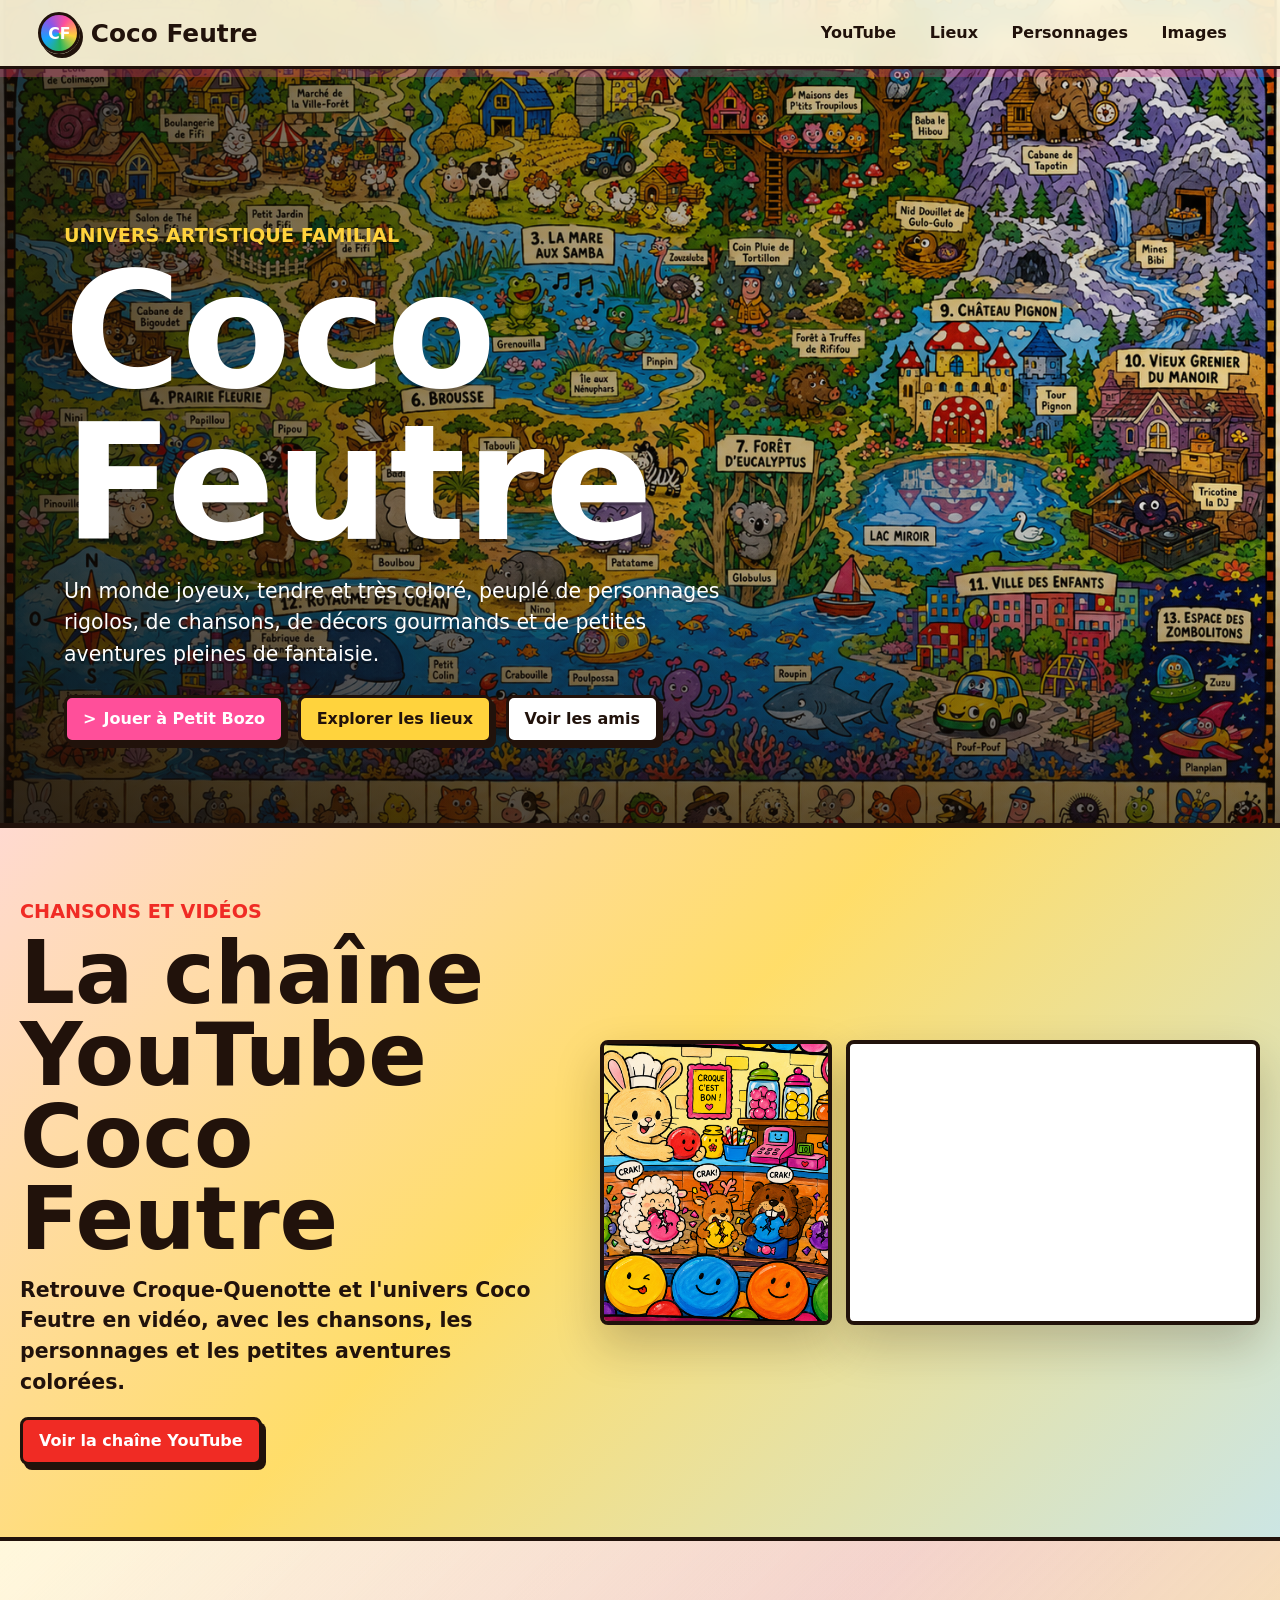
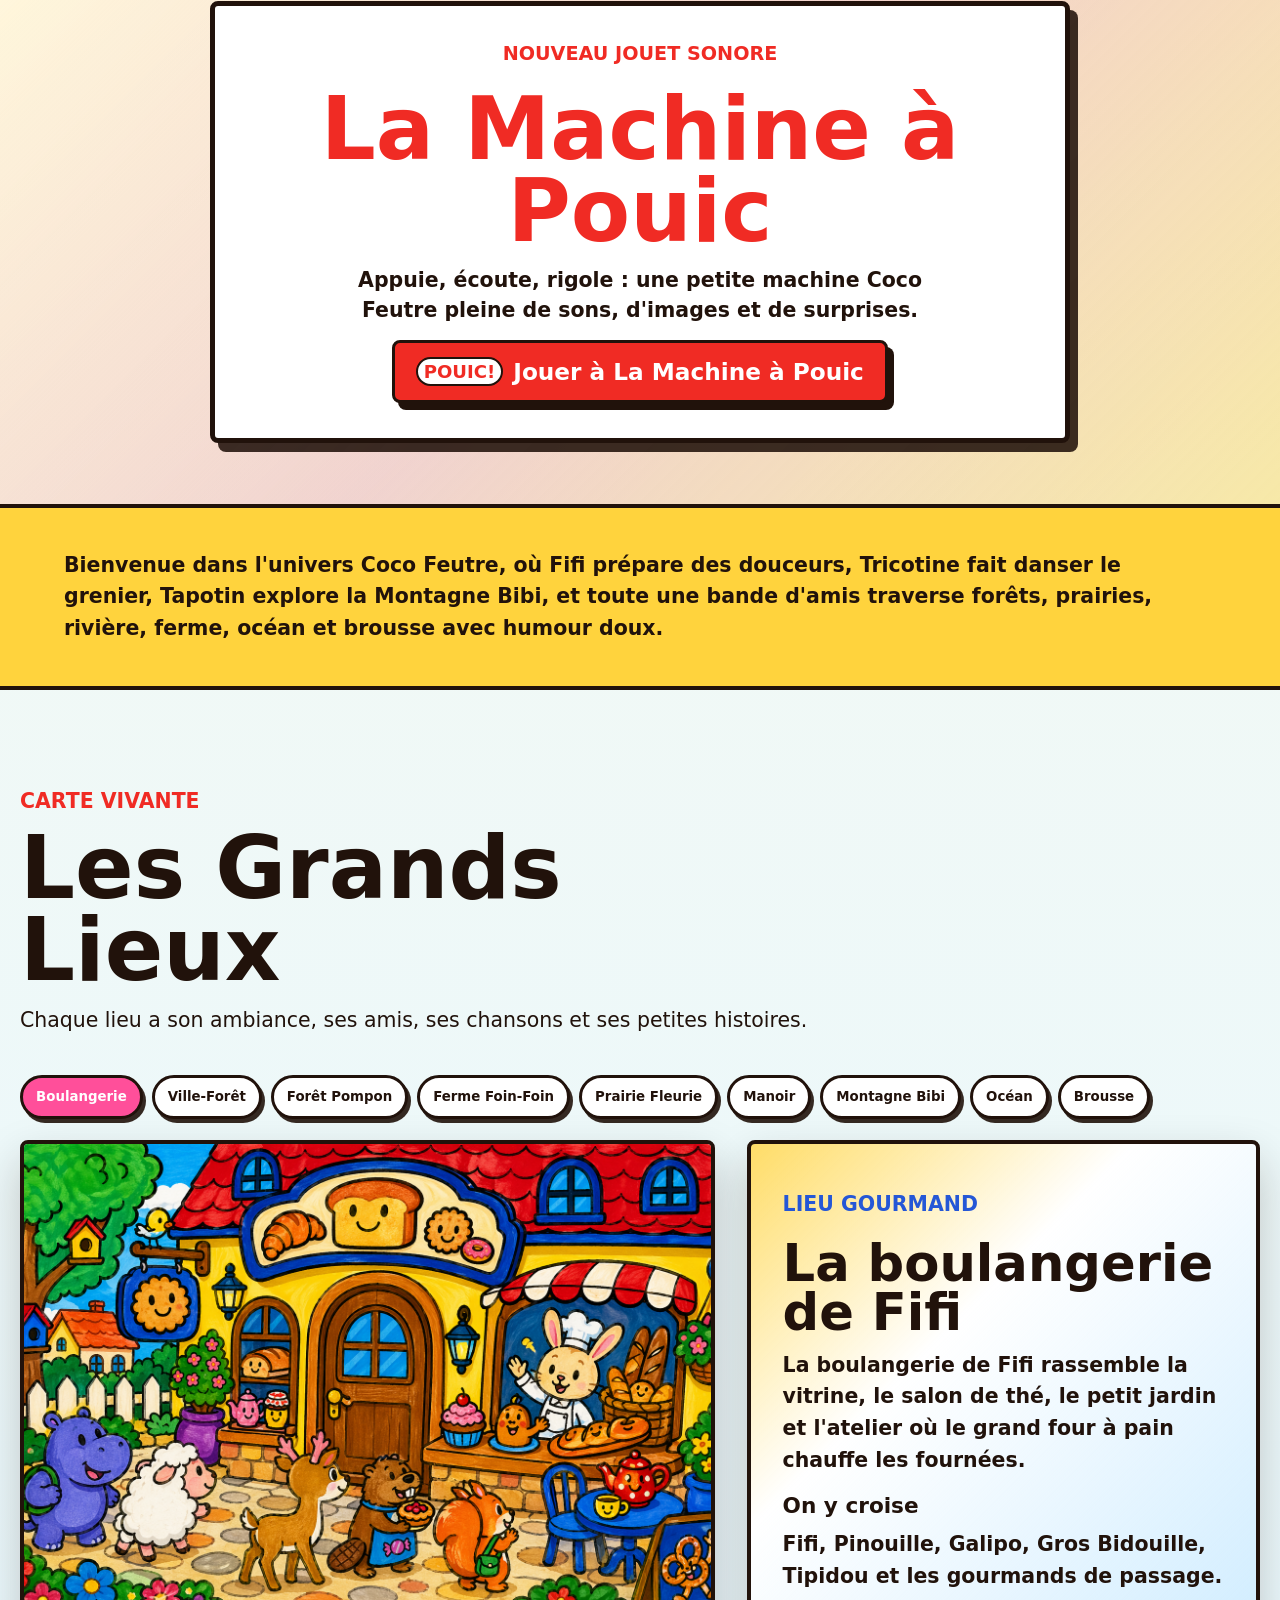
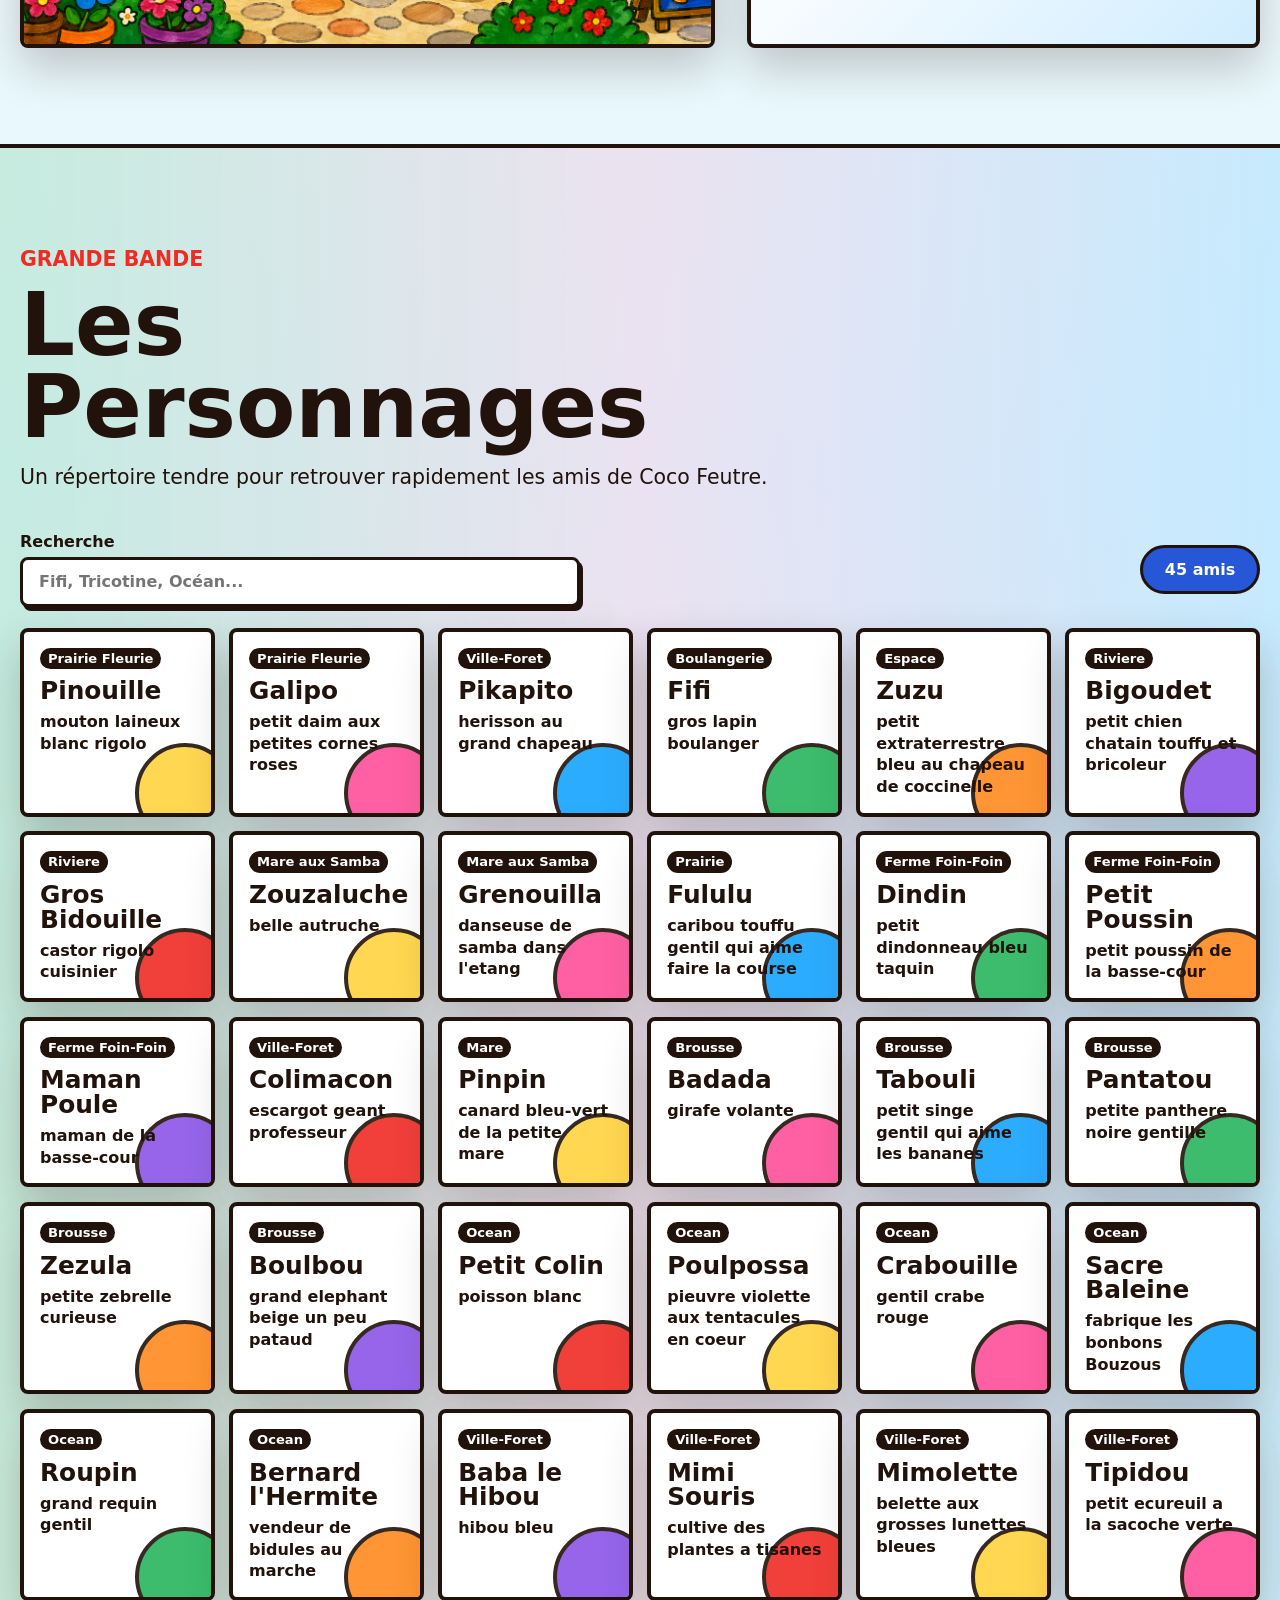
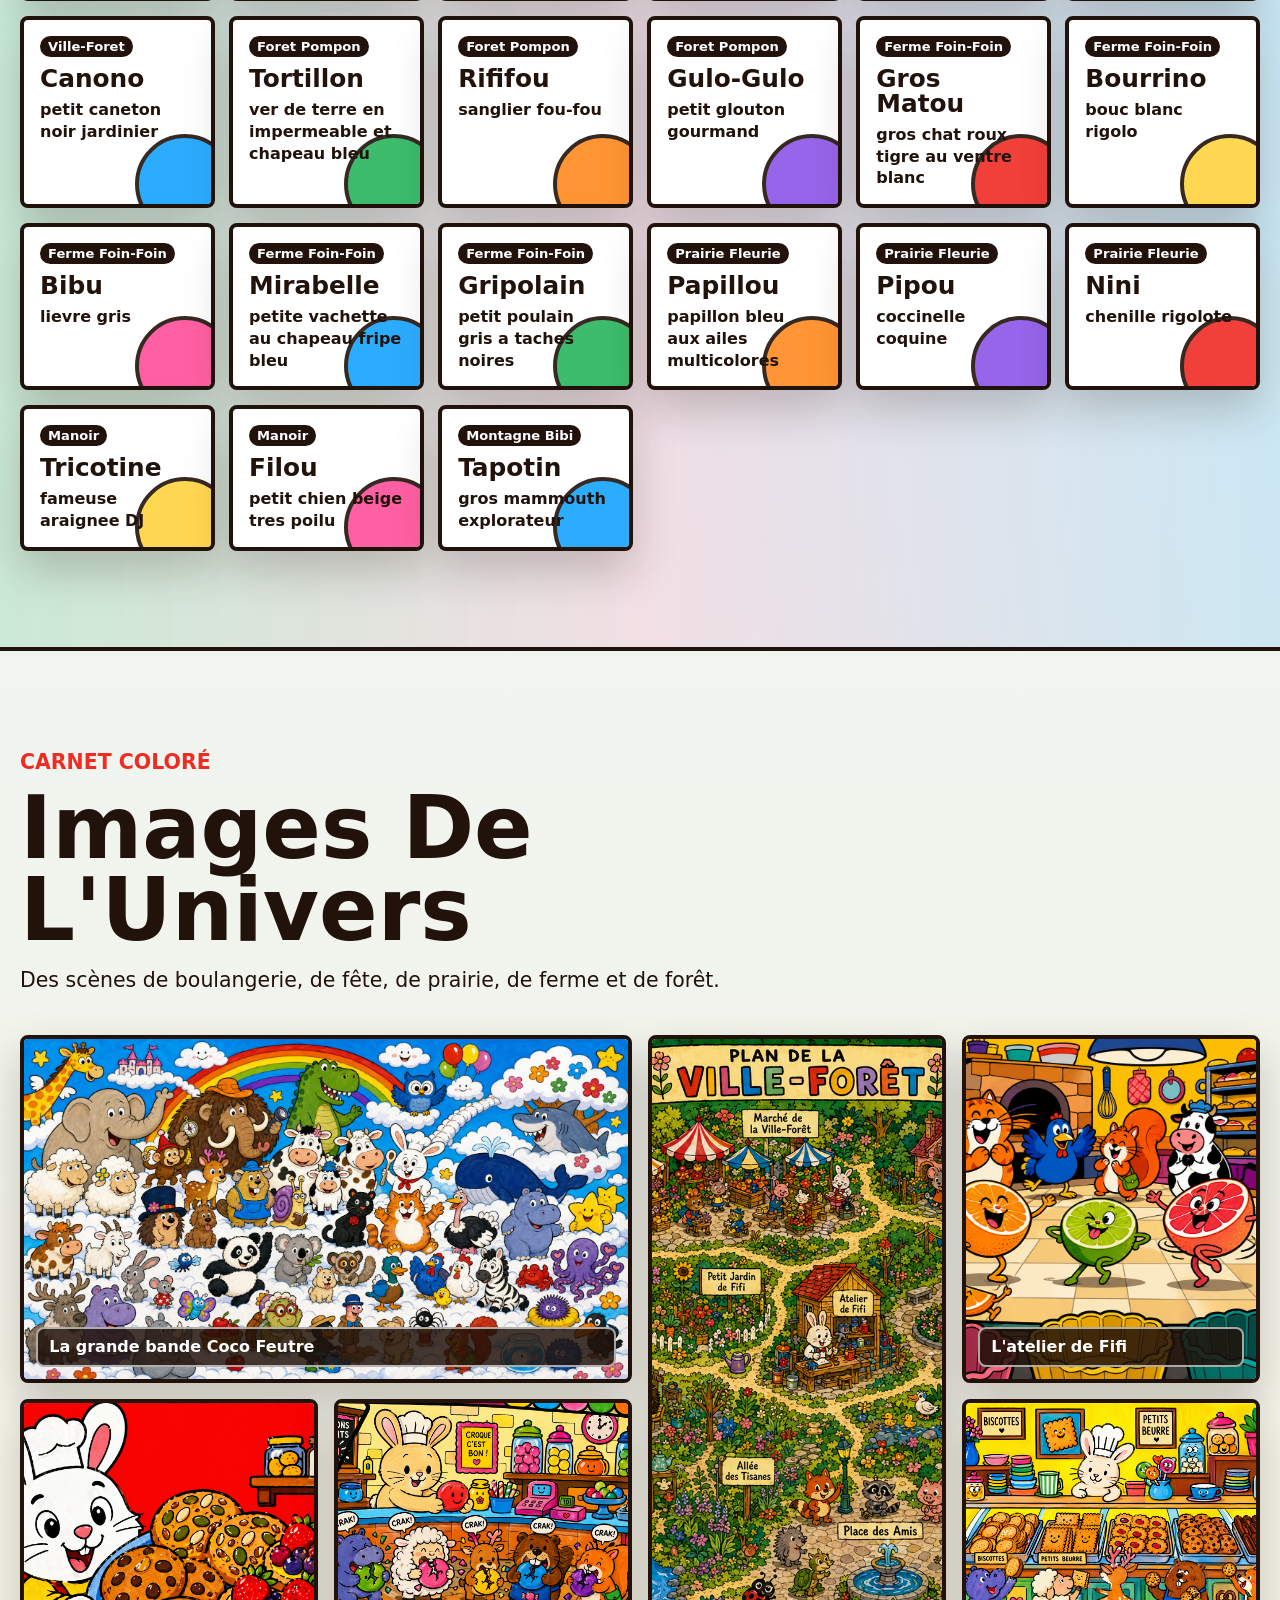
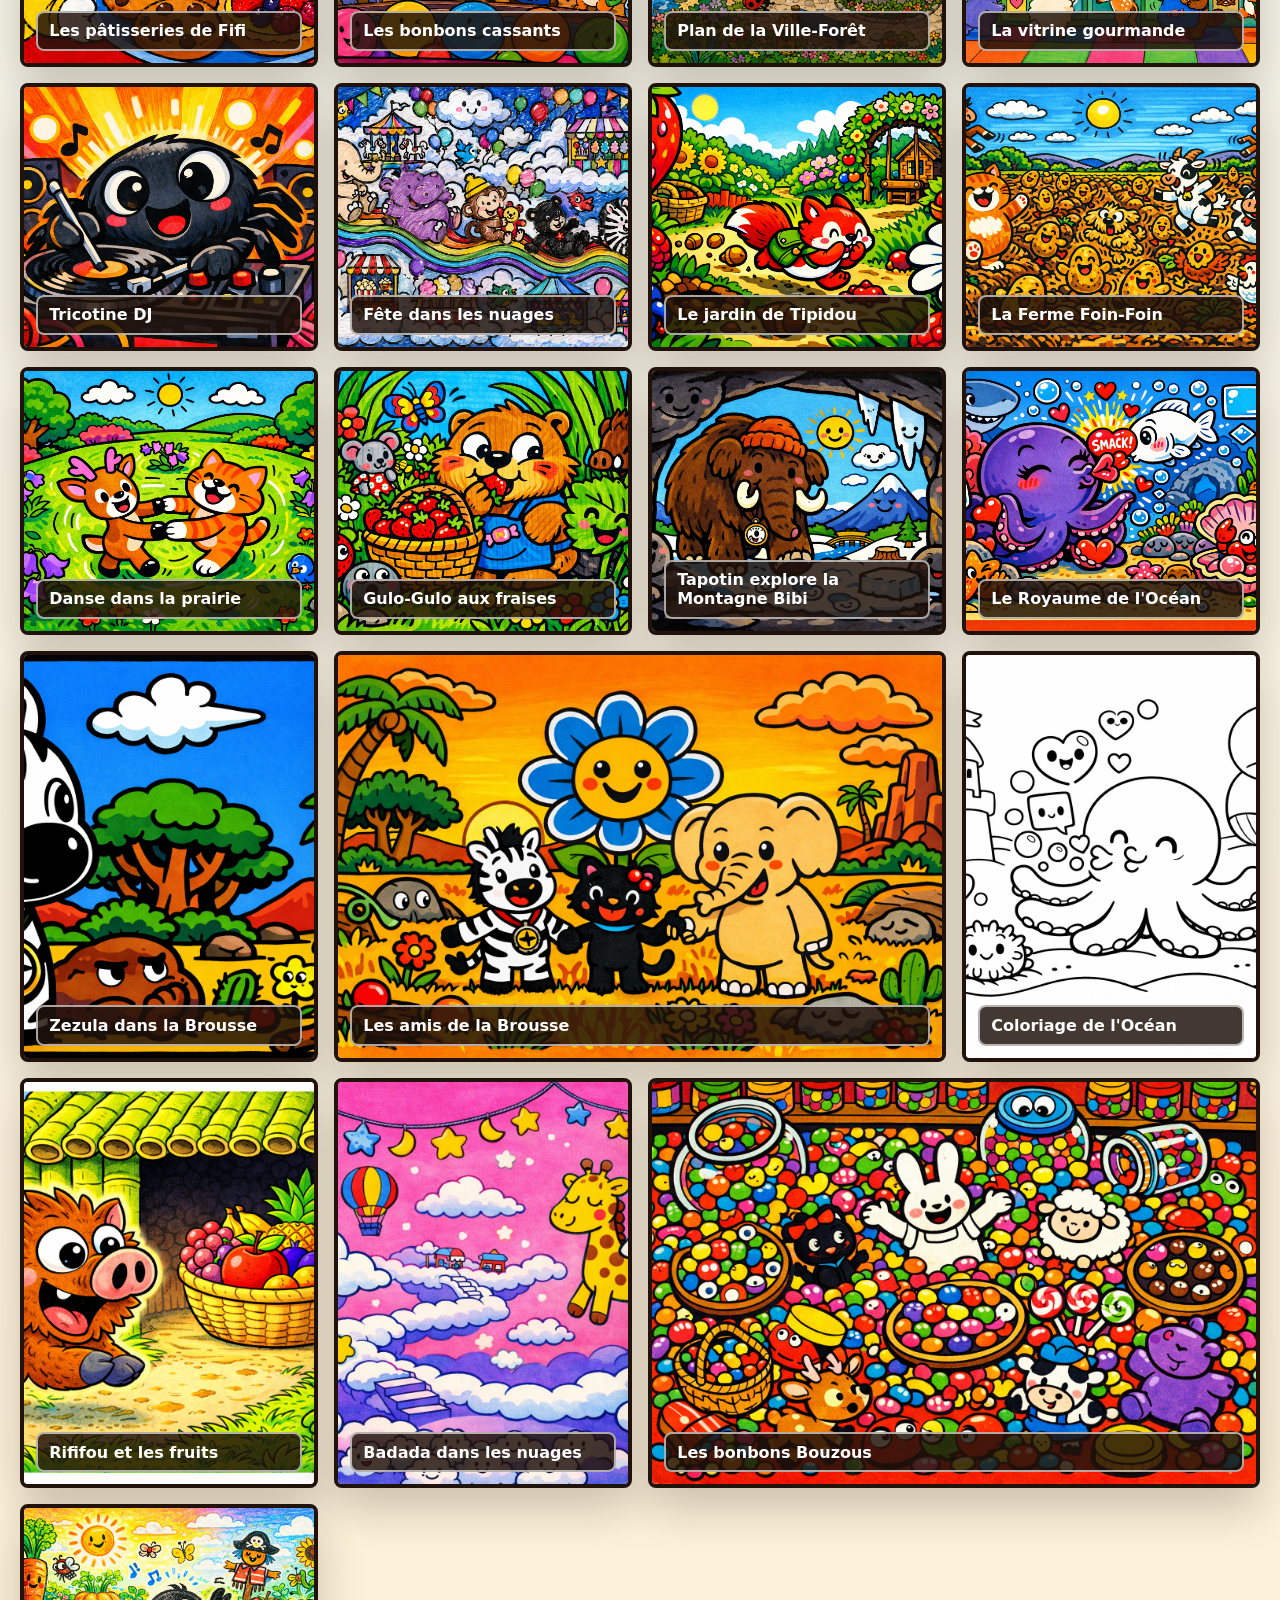
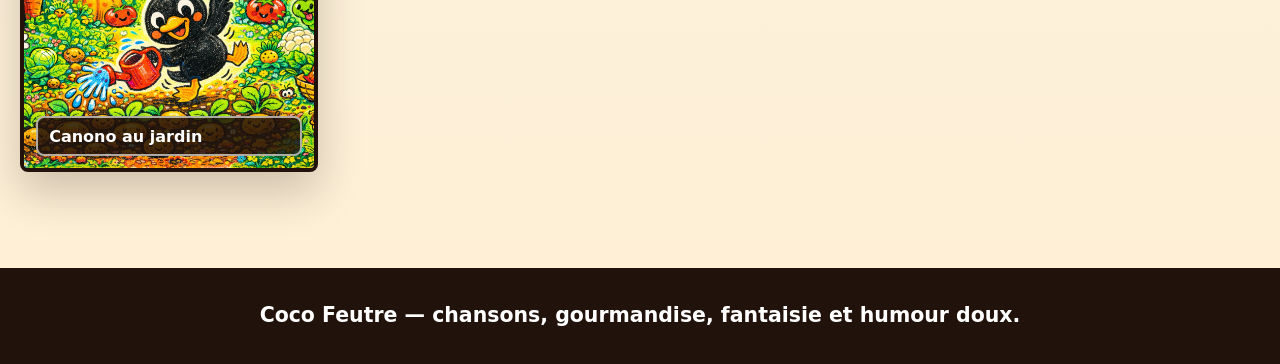
==== index.html @ 211cf42d "Initial Coco Feutre website" ====
﻿<!doctype html>
<html lang="fr">
  <head>
    <meta charset="utf-8">
    <meta name="viewport" content="width=device-width, initial-scale=1">
    <title>Coco Feutre</title>
    <meta
      name="description"
      content="Mini site de l'univers Coco Feutre : personnages, lieux merveilleux, gourmandises, chansons et petites aventures colorées."
    >
    <link rel="stylesheet" href="styles.css">
  </head>
  <body>
    <header class="topbar" aria-label="Navigation principale">
      <a class="brand" href="#accueil" aria-label="Accueil Coco Feutre">
        <span class="brand-mark">CF</span>
        <span>Coco Feutre</span>
      </a>
      <nav class="nav-links" aria-label="Sections">
        <a href="#youtube">YouTube</a>
        <a href="#lieux">Lieux</a>
        <a href="#personnages">Personnages</a>
        <a href="#galerie">Images</a>
      </nav>
    </header>

    <main>
      <section id="accueil" class="hero">
        <img src="assets/monde-coco-feutre.png" alt="Carte illustrée du monde de Coco Feutre" class="hero-image">
        <div class="hero-shade"></div>
        <div class="hero-copy">
          <p class="eyebrow">Univers artistique familial</p>
          <h1>Coco Feutre</h1>
          <p>
            Un monde joyeux, tendre et très coloré, peuplé de personnages rigolos,
            de chansons, de décors gourmands et de petites aventures pleines de fantaisie.
          </p>
          <div class="hero-actions">
            <a class="button play-button" href="jeux/bozo/index.html">Jouer à Petit Bozo</a>
            <a class="button primary" href="#lieux">Explorer les lieux</a>
            <a class="button secondary" href="#personnages">Voir les amis</a>
          </div>
        </div>
      </section>

      <section id="youtube" class="youtube-band" aria-label="Chaîne YouTube Coco Feutre">
        <div class="youtube-copy">
          <p class="eyebrow">Chansons et vidéos</p>
          <h2>La chaîne YouTube Coco Feutre</h2>
          <p>
            Retrouve Croque-Quenotte et l'univers Coco Feutre en vidéo, avec les chansons,
            les personnages et les petites aventures colorées.
          </p>
          <a class="button youtube-button" href="https://www.youtube.com/channel/UCuplLanOqAU5u5A9K5XQi5A" target="_blank" rel="noopener">
            Voir la chaîne YouTube
          </a>
        </div>
        <div class="youtube-frame-wrap">
          <img src="assets/bonbons-cassants.png" alt="Bonbons cassants dans la boutique de Coco Feutre" class="youtube-poster">
          <iframe
            class="youtube-frame"
            src="https://www.youtube-nocookie.com/embed/S4UEmDE1bTU"
            title="Croque-Quenotte sur la chaîne YouTube Coco Feutre"
            loading="lazy"
            allow="accelerometer; autoplay; clipboard-write; encrypted-media; gyroscope; picture-in-picture; web-share"
            allowfullscreen
          ></iframe>
        </div>
      </section>

      <section class="pouic-callout" aria-label="La Machine à Pouic">
        <div class="pouic-card">
          <p class="eyebrow">Nouveau jouet sonore</p>
          <h2>La Machine à Pouic</h2>
          <p>Appuie, écoute, rigole : une petite machine Coco Feutre pleine de sons, d'images et de surprises.</p>
          <a class="button pouic-button" href="jeux/machine-a-pouic/">Jouer à La Machine à Pouic</a>
        </div>
      </section>

      <section class="intro-band" aria-label="Bienvenue">
        <div class="intro-copy">
          <p>
            Bienvenue dans l'univers Coco Feutre, où Fifi prépare des douceurs,
            Tricotine fait danser le grenier, Tapotin explore la Montagne Bibi,
            et toute une bande d'amis traverse forêts, prairies, rivière, ferme,
            océan et brousse avec humour doux.
          </p>
        </div>
      </section>

      <section id="lieux" class="section places-section">
        <div class="section-heading">
          <p class="eyebrow">Carte vivante</p>
          <h2>Les Grands Lieux</h2>
          <p>Chaque lieu a son ambiance, ses amis, ses chansons et ses petites histoires.</p>
        </div>

        <div class="place-picker" aria-label="Choisir un lieu">
          <button class="place-tab is-active" type="button" data-place="boulangerie">Boulangerie</button>
          <button class="place-tab" type="button" data-place="ville-foret">Ville-Forêt</button>
          <button class="place-tab" type="button" data-place="foret-pompon">Forêt Pompon</button>
          <button class="place-tab" type="button" data-place="ferme">Ferme Foin-Foin</button>
          <button class="place-tab" type="button" data-place="prairie">Prairie Fleurie</button>
          <button class="place-tab" type="button" data-place="manoir">Manoir</button>
          <button class="place-tab" type="button" data-place="montagne">Montagne Bibi</button>
          <button class="place-tab" type="button" data-place="ocean">Océan</button>
          <button class="place-tab" type="button" data-place="brousse">Brousse</button>
        </div>

        <article class="place-focus" id="placeFocus" aria-live="polite">
          <div class="place-media">
            <img id="placeImage" src="assets/boulangerie-exterieur.png" alt="">
          </div>
          <div class="place-content">
            <p class="place-kicker" id="placeKicker">Lieu gourmand</p>
            <h3 id="placeTitle">La boulangerie de Fifi</h3>
            <p id="placeText">
              La boulangerie de Fifi rassemble la vitrine, le salon de thé, le petit
              jardin et l'atelier où le grand four à pain chauffe les fournées.
            </p>
            <div>
              <h4>On y croise</h4>
              <p id="placeFriends">Fifi, Pinouille, Galipo, Gros Bidouille, Tipidou et les gourmands de passage.</p>
            </div>
          </div>
        </article>
      </section>

      <section id="personnages" class="section characters-section">
        <div class="section-heading">
          <p class="eyebrow">Grande bande</p>
          <h2>Les Personnages</h2>
          <p>Un répertoire tendre pour retrouver rapidement les amis de Coco Feutre.</p>
        </div>

        <div class="character-tools">
          <label class="search-box" for="characterSearch">
            <span>Recherche</span>
            <input id="characterSearch" type="search" placeholder="Fifi, Tricotine, Océan..." autocomplete="off">
          </label>
          <div class="count-pill" id="characterCount">0 amis</div>
        </div>

        <div class="character-grid" id="characterGrid"></div>
      </section>

      <section id="galerie" class="section gallery-section">
        <div class="section-heading">
          <p class="eyebrow">Carnet coloré</p>
          <h2>Images De L'Univers</h2>
          <p>Des scènes de boulangerie, de fête, de prairie, de ferme et de forêt.</p>
        </div>

        <div class="gallery-grid">
          <figure class="gallery-item wide">
            <img src="assets/hero-univers.png" alt="Grande réunion des personnages Coco Feutre dans les nuages">
            <figcaption>La grande bande Coco Feutre</figcaption>
          </figure>
          <figure class="gallery-item tall">
            <img src="assets/ville-foret-plan.png" alt="Plan illustré de la Ville-Forêt">
            <figcaption>Plan de la Ville-Forêt</figcaption>
          </figure>
          <figure class="gallery-item">
            <img src="assets/atelier-fifi.png" alt="Atelier de Fifi avec personnages et agrumes dansants">
            <figcaption>L'atelier de Fifi</figcaption>
          </figure>
          <figure class="gallery-item">
            <img src="assets/fifi-patisseries.png" alt="Fifi avec un plateau de pâtisseries">
            <figcaption>Les pâtisseries de Fifi</figcaption>
          </figure>
          <figure class="gallery-item">
            <img src="assets/bonbons-cassants.png" alt="Bonbons cassants dans la boutique">
            <figcaption>Les bonbons cassants</figcaption>
          </figure>
          <figure class="gallery-item">
            <img src="assets/vitrine-biscottes.png" alt="Vitrine de biscottes et petits beurre">
            <figcaption>La vitrine gourmande</figcaption>
          </figure>
          <figure class="gallery-item">
            <img src="assets/tricotine-dj.png" alt="Tricotine aux platines">
            <figcaption>Tricotine DJ</figcaption>
          </figure>
          <figure class="gallery-item">
            <img src="assets/arc-en-ciel-fete.png" alt="Fête sur un arc-en-ciel">
            <figcaption>Fête dans les nuages</figcaption>
          </figure>
          <figure class="gallery-item">
            <img src="assets/tipidou-jardin.png" alt="Tipidou court dans un jardin fruité">
            <figcaption>Le jardin de Tipidou</figcaption>
          </figure>
          <figure class="gallery-item">
            <img src="assets/ferme-patates.png" alt="Fête dans un champ de pommes de terre">
            <figcaption>La Ferme Foin-Foin</figcaption>
          </figure>
          <figure class="gallery-item">
            <img src="assets/prairie-danse.png" alt="Galipo et Gros Matou dansent dans une prairie">
            <figcaption>Danse dans la prairie</figcaption>
          </figure>
          <figure class="gallery-item">
            <img src="assets/gulo-fraises.png" alt="Gulo-Gulo mange une fraise dans la forêt">
            <figcaption>Gulo-Gulo aux fraises</figcaption>
          </figure>
          <figure class="gallery-item">
            <img src="assets/tapotin-montagne.png" alt="Tapotin explore la Montagne Bibi dans une grotte">
            <figcaption>Tapotin explore la Montagne Bibi</figcaption>
          </figure>
          <figure class="gallery-item">
            <img src="assets/ocean-bisou.png" alt="Poulpossa et Petit Colin dans le Royaume de l'Océan">
            <figcaption>Le Royaume de l'Océan</figcaption>
          </figure>
          <figure class="gallery-item">
            <img src="assets/zezula-brousse.png" alt="Zezula observe la Brousse">
            <figcaption>Zezula dans la Brousse</figcaption>
          </figure>
          <figure class="gallery-item wide">
            <img src="assets/brousse-amis.png" alt="Zezula, Pantatou et Boulbou dans la Brousse">
            <figcaption>Les amis de la Brousse</figcaption>
          </figure>
          <figure class="gallery-item">
            <img src="assets/coloriage-ocean.png" alt="Coloriage océan avec pieuvre, baleine et château">
            <figcaption>Coloriage de l'Océan</figcaption>
          </figure>
          <figure class="gallery-item">
            <img src="assets/rififou-fruits.png" alt="Rififou court vers un panier de fruits">
            <figcaption>Rififou et les fruits</figcaption>
          </figure>
          <figure class="gallery-item">
            <img src="assets/badada-nuages.png" alt="Badada vole dans les nuages">
            <figcaption>Badada dans les nuages</figcaption>
          </figure>
          <figure class="gallery-item wide">
            <img src="assets/bonbons-bouzous.png" alt="Personnages dans les bonbons Bouzous">
            <figcaption>Les bonbons Bouzous</figcaption>
          </figure>
          <figure class="gallery-item">
            <img src="assets/canono-jardin.png" alt="Canono jardine dans un potager joyeux">
            <figcaption>Canono au jardin</figcaption>
          </figure>
        </div>
      </section>
    </main>

    <footer class="footer">
      <p>Coco Feutre — chansons, gourmandise, fantaisie et humour doux.</p>
    </footer>

    <div class="lightbox" id="imageLightbox" aria-hidden="true">
      <div class="lightbox-panel" role="dialog" aria-modal="true" aria-label="Image agrandie">
        <div class="lightbox-tools">
          <p id="lightboxCaption">Image Coco Feutre</p>
          <div class="lightbox-buttons">
            <button type="button" class="lightbox-button" data-zoom="out" aria-label="Réduire le zoom">-</button>
            <button type="button" class="lightbox-button" data-zoom="reset" aria-label="Réinitialiser le zoom">100%</button>
            <button type="button" class="lightbox-button" data-zoom="in" aria-label="Agrandir l'image">+</button>
            <button type="button" class="lightbox-button close-lightbox" aria-label="Fermer l'image">x</button>
          </div>
        </div>
        <div class="lightbox-stage">
          <img id="lightboxImage" src="" alt="">
        </div>
      </div>
    </div>

    <script src="script.js"></script>
  </body>
</html>
---- styles.css ----
﻿:root {
  --ink: #21120b;
  --paper: #fff8dc;
  --cream: #fff0b8;
  --sun: #ffd33d;
  --orange: #ff8a1f;
  --rose: #ff4f9a;
  --red: #f02b24;
  --sky: #16a4ff;
  --blue: #2557d6;
  --leaf: #27b55c;
  --mint: #a7ec79;
  --violet: #8b55e8;
  --shadow: 0 20px 45px rgba(33, 18, 11, 0.22);
  --radius: 8px;
}

* {
  box-sizing: border-box;
}

html {
  scroll-behavior: smooth;
}

body {
  margin: 0;
  color: var(--ink);
  font-family: "Trebuchet MS", "Arial Rounded MT Bold", system-ui, sans-serif;
  background:
    radial-gradient(circle at top left, rgba(255, 211, 61, 0.3), transparent 30rem),
    linear-gradient(180deg, #fff9e8 0%, #e7f8ff 44%, #fff0d6 100%);
}

body::before {
  position: fixed;
  inset: 0;
  z-index: -1;
  pointer-events: none;
  content: "";
  opacity: 0.18;
  background-image:
    linear-gradient(45deg, rgba(33, 18, 11, 0.08) 25%, transparent 25%),
    linear-gradient(-45deg, rgba(33, 18, 11, 0.08) 25%, transparent 25%);
  background-size: 32px 32px;
}

img {
  display: block;
  max-width: 100%;
}

a {
  color: inherit;
}

.topbar {
  position: fixed;
  top: 0;
  right: 0;
  left: 0;
  z-index: 20;
  display: flex;
  align-items: center;
  justify-content: space-between;
  gap: 1rem;
  min-height: 68px;
  padding: 0.75rem clamp(1rem, 3vw, 2.5rem);
  background: rgba(255, 248, 220, 0.92);
  border-bottom: 3px solid var(--ink);
  box-shadow: 0 8px 0 rgba(255, 79, 154, 0.25);
  backdrop-filter: blur(12px);
}

.brand,
.nav-links,
.hero-actions,
.place-picker,
.character-tools {
  display: flex;
  align-items: center;
}

.brand {
  gap: 0.65rem;
  font-family: "Arial Rounded MT Bold", "Trebuchet MS", system-ui, sans-serif;
  font-size: clamp(1.15rem, 2.2vw, 1.55rem);
  font-weight: 800;
  text-decoration: none;
  white-space: nowrap;
}

.brand-mark {
  display: grid;
  width: 42px;
  height: 42px;
  place-items: center;
  color: #fff;
  background: conic-gradient(from 30deg, var(--rose), var(--sun), var(--leaf), var(--sky), var(--violet), var(--rose));
  border: 3px solid var(--ink);
  border-radius: 50%;
  box-shadow: 3px 4px 0 var(--ink);
  font-size: 0.98rem;
}

.nav-links {
  gap: 0.25rem;
  flex-wrap: wrap;
  justify-content: flex-end;
}

.nav-links a {
  min-height: 38px;
  padding: 0.45rem 0.8rem;
  border: 2px solid transparent;
  border-radius: 999px;
  font-weight: 900;
  text-decoration: none;
}

.nav-links a:hover,
.nav-links a:focus-visible {
  background: var(--sun);
  border-color: var(--ink);
  outline: none;
}

.hero {
  position: relative;
  min-height: min(92vh, 860px);
  padding: 8rem clamp(1rem, 5vw, 5rem) 5rem;
  display: flex;
  align-items: flex-end;
  overflow: hidden;
  border-bottom: 5px solid var(--ink);
}

.hero-image,
.hero-shade {
  position: absolute;
  inset: 0;
}

.hero-image {
  width: 100%;
  height: 100%;
  object-fit: cover;
  object-position: center;
}

.hero-shade {
  background:
    linear-gradient(90deg, rgba(17, 10, 5, 0.75), rgba(17, 10, 5, 0.35) 46%, rgba(17, 10, 5, 0.08)),
    linear-gradient(0deg, rgba(17, 10, 5, 0.58), transparent 38%);
}

.hero-copy {
  position: relative;
  width: min(760px, 100%);
  color: #fff;
  text-shadow: 0 3px 0 rgba(0, 0, 0, 0.25);
}

.eyebrow {
  margin: 0 0 0.55rem;
  color: var(--red);
  font-family: "Arial Rounded MT Bold", "Trebuchet MS", system-ui, sans-serif;
  font-size: clamp(1rem, 1.5vw, 1.2rem);
  font-weight: 800;
  text-transform: uppercase;
}

.hero .eyebrow {
  color: var(--sun);
}

h1,
h2,
h3,
h4 {
  margin: 0;
  font-family: "Arial Rounded MT Bold", "Trebuchet MS", system-ui, sans-serif;
  line-height: 0.95;
}

h1 {
  max-width: 11ch;
  font-size: clamp(4.25rem, 13vw, 10rem);
  letter-spacing: 0;
}

h2 {
  font-size: clamp(2.7rem, 7vw, 5.4rem);
}

h3 {
  font-size: clamp(2rem, 4vw, 3.7rem);
}

h4 {
  margin-bottom: 0.45rem;
  font-size: 1.35rem;
}

.hero-copy p:not(.eyebrow),
.section-heading p,
.intro-copy p,
.place-content p,
.footer p {
  font-size: clamp(1.05rem, 2vw, 1.28rem);
  line-height: 1.55;
}

.hero-copy p:not(.eyebrow) {
  max-width: 660px;
  margin: 1rem 0 0;
}

.hero-actions {
  gap: 0.85rem;
  flex-wrap: wrap;
  margin-top: 1.5rem;
}

.button {
  display: inline-flex;
  align-items: center;
  justify-content: center;
  min-height: 48px;
  padding: 0.72rem 1rem;
  border: 3px solid var(--ink);
  border-radius: var(--radius);
  box-shadow: 4px 5px 0 var(--ink);
  font-weight: 900;
  text-decoration: none;
  text-shadow: none;
  transition: transform 150ms ease, box-shadow 150ms ease;
}

.button:hover,
.button:focus-visible,
.place-tab:hover,
.place-tab:focus-visible {
  transform: translateY(-2px);
  outline: none;
}

.button:active,
.place-tab:active {
  transform: translateY(2px);
  box-shadow: 2px 2px 0 var(--ink);
}

.primary {
  background: var(--sun);
  color: var(--ink);
}

.play-button {
  background: var(--rose);
  color: #fff;
}

.play-button::before {
  content: '>';
  margin-right: 0.45rem;
}

.secondary {
  background: #fff;
  color: var(--ink);
}

.intro-band {
  padding: clamp(1.5rem, 4vw, 2.6rem) clamp(1rem, 5vw, 5rem);
  background: var(--sun);
  border-bottom: 4px solid var(--ink);
}

.youtube-band {
  display: grid;
  grid-template-columns: minmax(0, 0.9fr) minmax(320px, 1.1fr);
  gap: clamp(1.2rem, 4vw, 2.5rem);
  align-items: center;
  padding: clamp(2.2rem, 6vw, 4.5rem) max(1rem, calc((100% - 1240px) / 2));
  background:
    linear-gradient(135deg, rgba(255, 79, 154, 0.18), rgba(255, 211, 61, 0.72) 46%, rgba(22, 164, 255, 0.22)),
    #fff8dc;
  border-bottom: 4px solid var(--ink);
}

.youtube-copy p:not(.eyebrow) {
  margin: 0.9rem 0 1.2rem;
  font-size: clamp(1.05rem, 2vw, 1.28rem);
  font-weight: 800;
  line-height: 1.5;
}

.youtube-copy h2 {
  max-width: 10ch;
}

.youtube-button {
  width: fit-content;
  background: var(--red);
  color: #fff;
}

.youtube-frame-wrap {
  position: relative;
  display: grid;
  grid-template-columns: 0.56fr 1fr;
  gap: 0.85rem;
  align-items: stretch;
}

.youtube-poster,
.youtube-frame {
  width: 100%;
  min-height: 285px;
  border: 4px solid var(--ink);
  border-radius: var(--radius);
  box-shadow: var(--shadow);
  background: #fff;
}

.youtube-poster {
  height: 100%;
  object-fit: cover;
}

.youtube-frame {
  aspect-ratio: 16 / 9;
}

.pouic-callout {
  padding: clamp(1.8rem, 5vw, 3.8rem) max(1rem, calc((100% - 1240px) / 2));
  background: linear-gradient(135deg, #fff8dc, rgba(240, 43, 36, 0.18), rgba(255, 211, 61, 0.42));
  border-bottom: 4px solid var(--ink);
}

.pouic-card {
  display: grid;
  gap: 0.9rem;
  justify-items: center;
  max-width: 860px;
  margin: 0 auto;
  padding: clamp(1.25rem, 4vw, 2.2rem);
  text-align: center;
  background: #fff;
  border: 5px solid var(--ink);
  border-radius: var(--radius);
  box-shadow: 8px 9px 0 rgba(33, 18, 11, 0.88);
}

.pouic-card h2 {
  color: var(--red);
}

.pouic-card p:not(.eyebrow) {
  max-width: 620px;
  margin: 0;
  font-size: clamp(1.05rem, 2vw, 1.28rem);
  font-weight: 900;
  line-height: 1.45;
}

.pouic-button {
  min-height: 62px;
  padding: 0.9rem 1.35rem;
  background: var(--red);
  color: #fff;
  font-size: clamp(1.05rem, 2.3vw, 1.45rem);
  box-shadow: 6px 7px 0 var(--ink);
}

.pouic-button::before {
  content: 'POUIC!';
  margin-right: 0.65rem;
  padding: 0.1rem 0.35rem;
  color: var(--red);
  background: #fff;
  border: 2px solid var(--ink);
  border-radius: 999px;
  font-size: 0.78em;
}
.intro-copy {
  width: min(1180px, 100%);
  margin: 0 auto;
}

.intro-copy p {
  margin: 0;
  font-weight: 800;
}

.section {
  width: min(1240px, calc(100% - 2rem));
  margin: 0 auto;
  padding: clamp(3.5rem, 8vw, 6rem) 0;
}

.section-heading {
  max-width: 820px;
  margin-bottom: clamp(1.5rem, 4vw, 2.4rem);
}

.section-heading p:last-child {
  margin: 0.85rem 0 0;
}

.place-picker {
  gap: 0.55rem;
  flex-wrap: wrap;
  margin-bottom: 1.3rem;
}

.place-tab {
  min-height: 44px;
  padding: 0.58rem 0.82rem;
  color: var(--ink);
  background: #fff;
  border: 3px solid var(--ink);
  border-radius: 999px;
  box-shadow: 3px 4px 0 rgba(33, 18, 11, 0.9);
  cursor: pointer;
  font-family: inherit;
  font-weight: 900;
}

.place-tab.is-active {
  background: var(--rose);
  color: #fff;
}

.place-focus {
  display: grid;
  grid-template-columns: minmax(0, 1.15fr) minmax(320px, 0.85fr);
  gap: clamp(1.2rem, 3vw, 2rem);
  align-items: stretch;
}

.place-media,
.place-content,
.character-card,
.gallery-item {
  border: 4px solid var(--ink);
  border-radius: var(--radius);
  box-shadow: var(--shadow);
  background: #fff;
}

.place-media {
  overflow: hidden;
  min-height: 390px;
}

.place-media img {
  width: 100%;
  height: 100%;
  min-height: 390px;
  object-fit: cover;
}

.place-content {
  display: flex;
  flex-direction: column;
  justify-content: center;
  padding: clamp(1.1rem, 3vw, 2rem);
  background:
    linear-gradient(135deg, rgba(255, 211, 61, 0.78), rgba(255, 255, 255, 0.95) 38%, rgba(22, 164, 255, 0.2)),
    #fff;
}

.place-kicker {
  margin: 0 0 0.6rem;
  color: var(--blue);
  font-weight: 900;
  text-transform: uppercase;
}

.place-content p {
  margin: 0.8rem 0 1.2rem;
  font-weight: 700;
}

.characters-section {
  width: 100%;
  max-width: none;
  padding-right: max(1rem, calc((100% - 1240px) / 2));
  padding-left: max(1rem, calc((100% - 1240px) / 2));
  background:
    linear-gradient(90deg, rgba(39, 181, 92, 0.18), rgba(255, 79, 154, 0.13), rgba(22, 164, 255, 0.16));
  border-block: 4px solid var(--ink);
}

.character-tools {
  justify-content: space-between;
  gap: 1rem;
  margin-bottom: 1.3rem;
}

.search-box {
  display: grid;
  gap: 0.35rem;
  width: min(560px, 100%);
  font-weight: 900;
}

.search-box input {
  width: 100%;
  min-height: 50px;
  padding: 0.75rem 1rem;
  color: var(--ink);
  background: #fff;
  border: 3px solid var(--ink);
  border-radius: var(--radius);
  box-shadow: 3px 4px 0 var(--ink);
  font: inherit;
  font-weight: 800;
}

.count-pill {
  min-width: 120px;
  padding: 0.75rem 1rem;
  background: var(--blue);
  border: 3px solid var(--ink);
  border-radius: 999px;
  color: #fff;
  font-weight: 900;
  text-align: center;
}

.character-grid {
  display: grid;
  grid-template-columns: repeat(auto-fit, minmax(190px, 1fr));
  gap: 0.9rem;
}

.character-card {
  position: relative;
  min-height: 142px;
  padding: 1rem 1rem 0.95rem;
  overflow: hidden;
}

.character-card::after {
  position: absolute;
  right: -24px;
  bottom: -30px;
  width: 92px;
  height: 92px;
  content: "";
  background: var(--card-color, var(--sun));
  border: 4px solid var(--ink);
  border-radius: 50%;
  opacity: 0.9;
}

.character-card h3 {
  position: relative;
  z-index: 1;
  margin-bottom: 0.45rem;
  font-size: 1.55rem;
  line-height: 1;
}

.character-card p {
  position: relative;
  z-index: 1;
  margin: 0;
  font-weight: 800;
  line-height: 1.35;
}

.tag {
  position: relative;
  z-index: 1;
  display: inline-flex;
  margin-bottom: 0.65rem;
  padding: 0.2rem 0.5rem;
  color: #fff;
  background: var(--ink);
  border-radius: 999px;
  font-size: 0.82rem;
  font-weight: 900;
}

.gallery-grid {
  display: grid;
  grid-template-columns: repeat(4, 1fr);
  grid-auto-flow: dense;
  gap: 1rem;
}

.gallery-item {
  position: relative;
  min-height: 260px;
  margin: 0;
  overflow: hidden;
  cursor: zoom-in;
}

.gallery-item:focus-visible {
  outline: 5px solid var(--rose);
  outline-offset: 4px;
}

.gallery-item.wide {
  grid-column: span 2;
}

.gallery-item.tall {
  grid-row: span 2;
}

.gallery-item img {
  width: 100%;
  height: 100%;
  min-height: 260px;
  object-fit: cover;
  transition: transform 250ms ease;
}

.gallery-item:hover img {
  transform: scale(1.03);
}

.gallery-item figcaption {
  position: absolute;
  right: 0.75rem;
  bottom: 0.75rem;
  left: 0.75rem;
  padding: 0.55rem 0.7rem;
  color: #fff;
  background: rgba(33, 18, 11, 0.84);
  border: 2px solid rgba(255, 255, 255, 0.62);
  border-radius: var(--radius);
  font-weight: 900;
}

.lightbox {
  position: fixed;
  inset: 0;
  z-index: 80;
  display: none;
  padding: clamp(0.65rem, 2vw, 1.25rem);
  background: rgba(15, 9, 5, 0.86);
}

.lightbox.is-open {
  display: grid;
  place-items: center;
}

.lightbox-panel {
  display: grid;
  grid-template-rows: auto minmax(0, 1fr);
  width: min(1240px, 100%);
  height: min(860px, 100%);
  overflow: hidden;
  background: var(--paper);
  border: 4px solid #fff;
  border-radius: var(--radius);
  box-shadow: 0 28px 70px rgba(0, 0, 0, 0.42);
}

.lightbox-tools {
  display: flex;
  align-items: center;
  justify-content: space-between;
  gap: 1rem;
  padding: 0.7rem;
  background: var(--ink);
  color: #fff;
}

.lightbox-tools p {
  margin: 0;
  font-weight: 900;
}

.lightbox-buttons {
  display: flex;
  gap: 0.45rem;
  flex-wrap: wrap;
  justify-content: flex-end;
}

.lightbox-button {
  min-width: 42px;
  min-height: 38px;
  padding: 0.35rem 0.65rem;
  color: var(--ink);
  background: var(--sun);
  border: 3px solid #fff;
  border-radius: var(--radius);
  cursor: pointer;
  font: inherit;
  font-weight: 900;
}

.close-lightbox {
  background: var(--rose);
  color: #fff;
}

.lightbox-stage {
  display: grid;
  align-items: start;
  justify-items: center;
  overflow: auto;
  padding: 1rem;
  background:
    linear-gradient(45deg, rgba(33, 18, 11, 0.05) 25%, transparent 25%),
    linear-gradient(-45deg, rgba(33, 18, 11, 0.05) 25%, transparent 25%),
    #fff;
  background-size: 28px 28px;
}

.lightbox-stage img {
  width: auto;
  max-width: 100%;
  max-height: calc(100vh - 170px);
  transform: scale(var(--zoom, 1));
  transform-origin: top center;
  transition: transform 120ms ease;
}

body.lightbox-open {
  overflow: hidden;
}

.footer {
  padding: 2rem 1rem;
  background: var(--ink);
  color: #fff;
  text-align: center;
}

.footer p {
  margin: 0;
  font-weight: 900;
}

@media (max-width: 900px) {
  .topbar {
    position: sticky;
  }

  .hero {
    min-height: 740px;
    padding-top: 5.25rem;
  }

  .hero-image {
    object-position: center top;
  }

  .place-focus,
  .youtube-band,
  .gallery-grid {
    grid-template-columns: 1fr;
  }

  .youtube-frame-wrap {
    grid-template-columns: 1fr;
  }

  .gallery-item.wide,
  .gallery-item.tall {
    grid-column: auto;
    grid-row: auto;
  }

  .place-media,
  .place-media img {
    min-height: 300px;
  }
}

@media (max-width: 640px) {
  .topbar {
    align-items: flex-start;
    flex-direction: column;
    min-height: auto;
  }

  .hero {
    min-height: 700px;
    padding: 4rem 1rem 2.8rem;
  }

  h1 {
    font-size: clamp(3.6rem, 19vw, 5rem);
  }

  .hero-actions,
  .lightbox-tools,
  .character-tools {
    align-items: stretch;
    flex-direction: column;
  }

  .button,
  .youtube-button,
  .count-pill {
    width: 100%;
  }

  .place-tab {
    flex: 1 1 auto;
  }

  .character-grid {
    grid-template-columns: 1fr;
  }
}
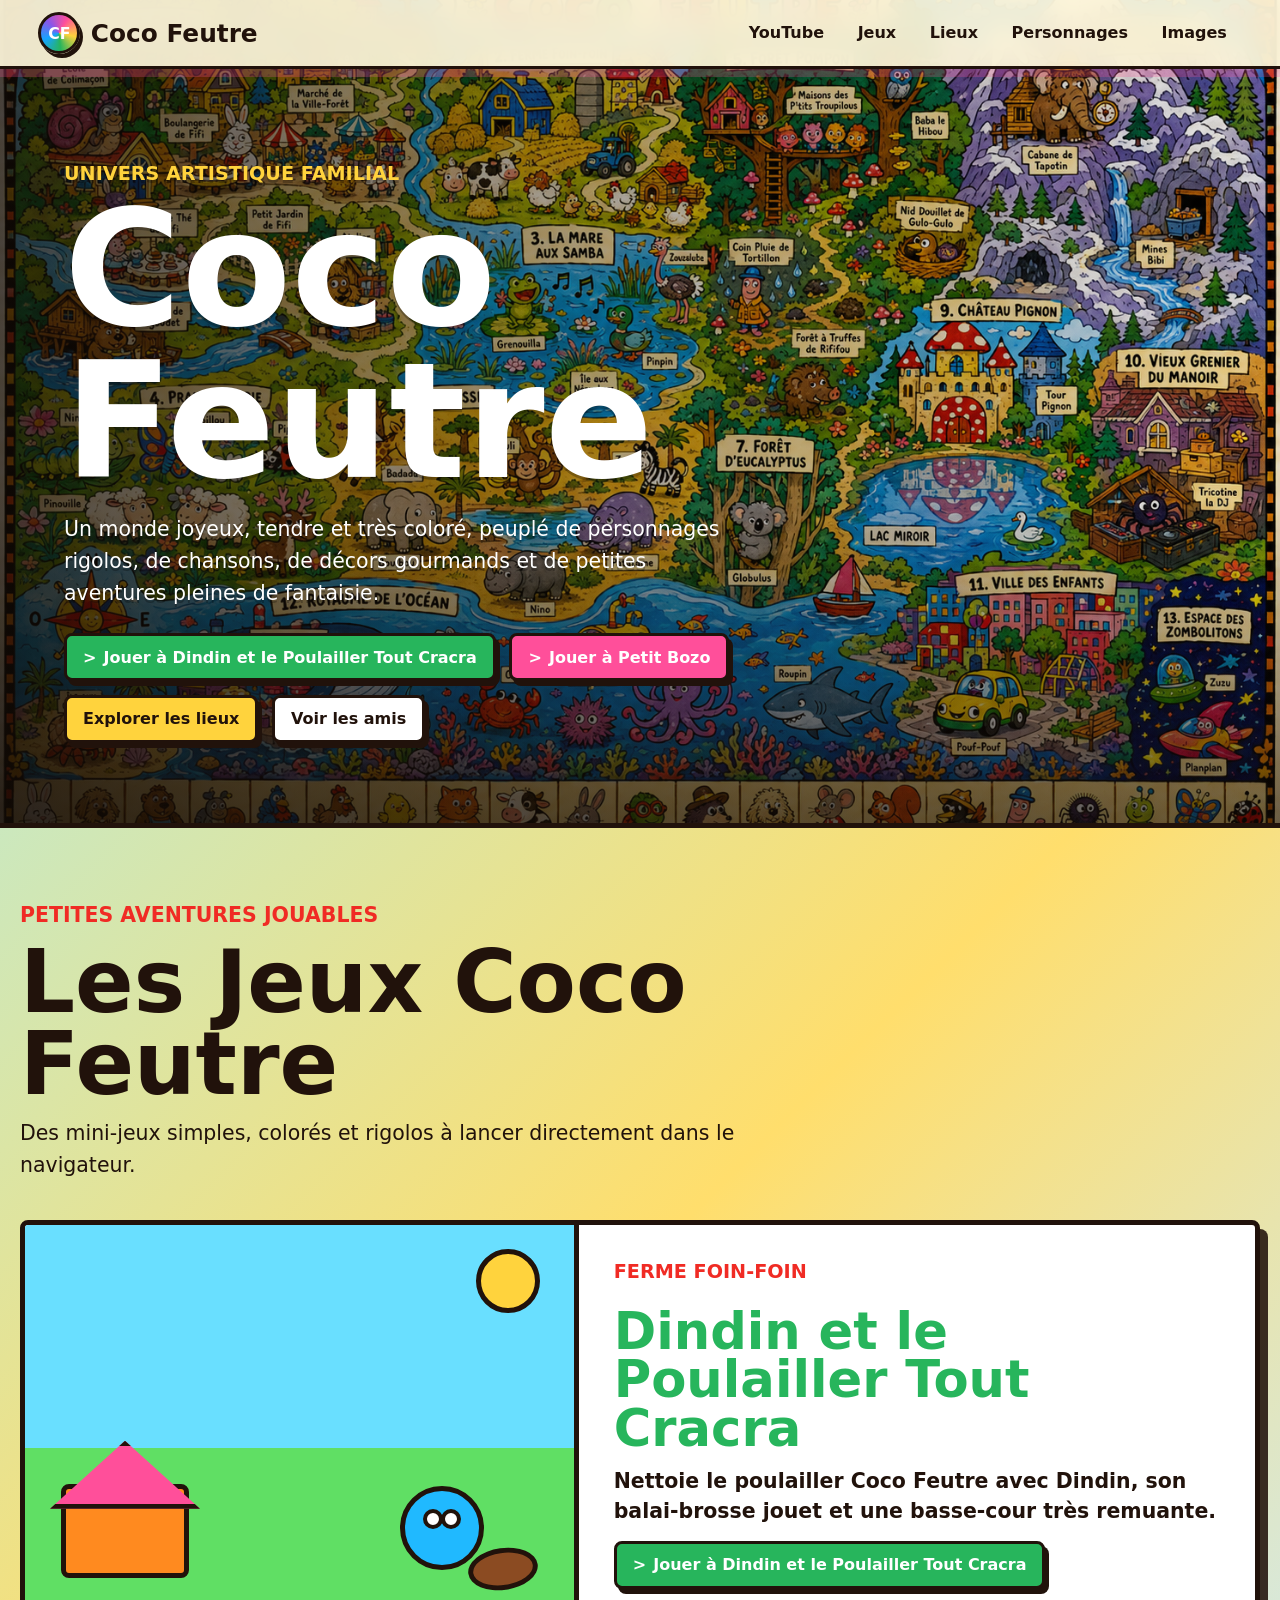
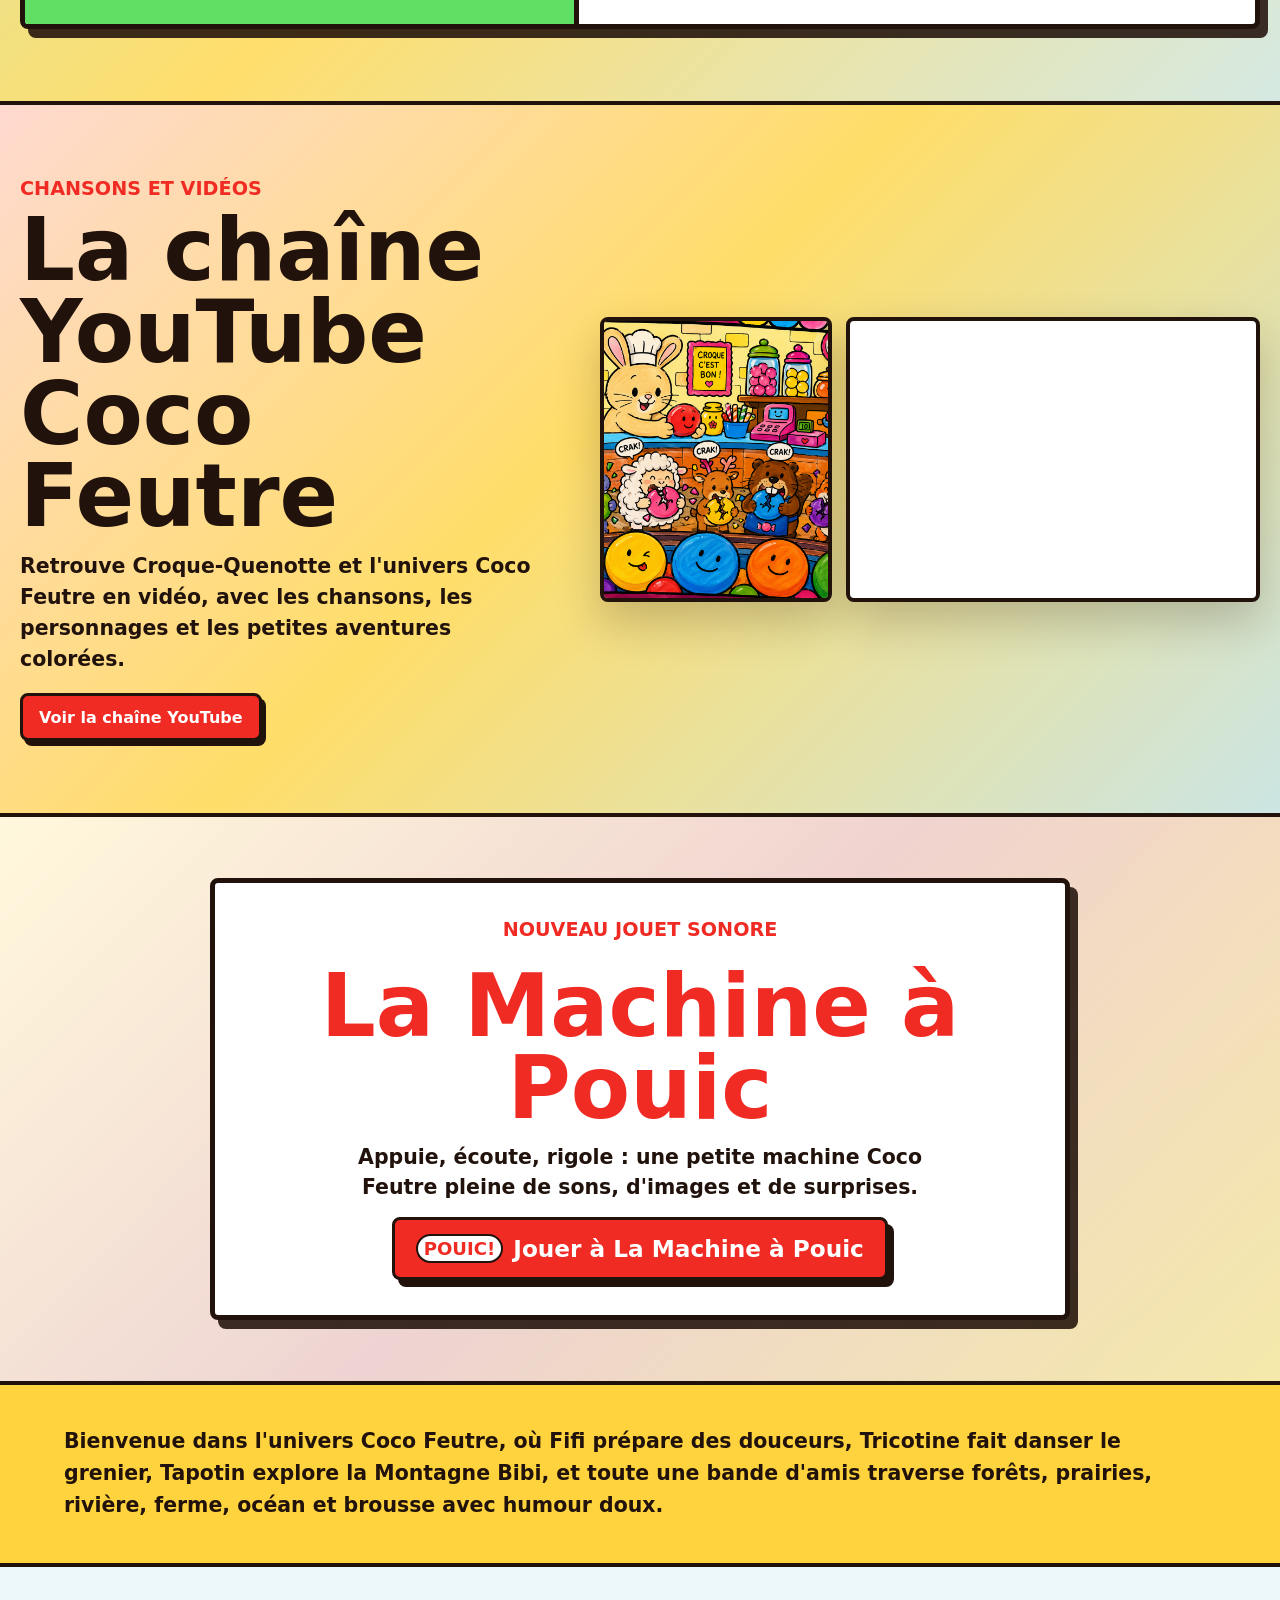
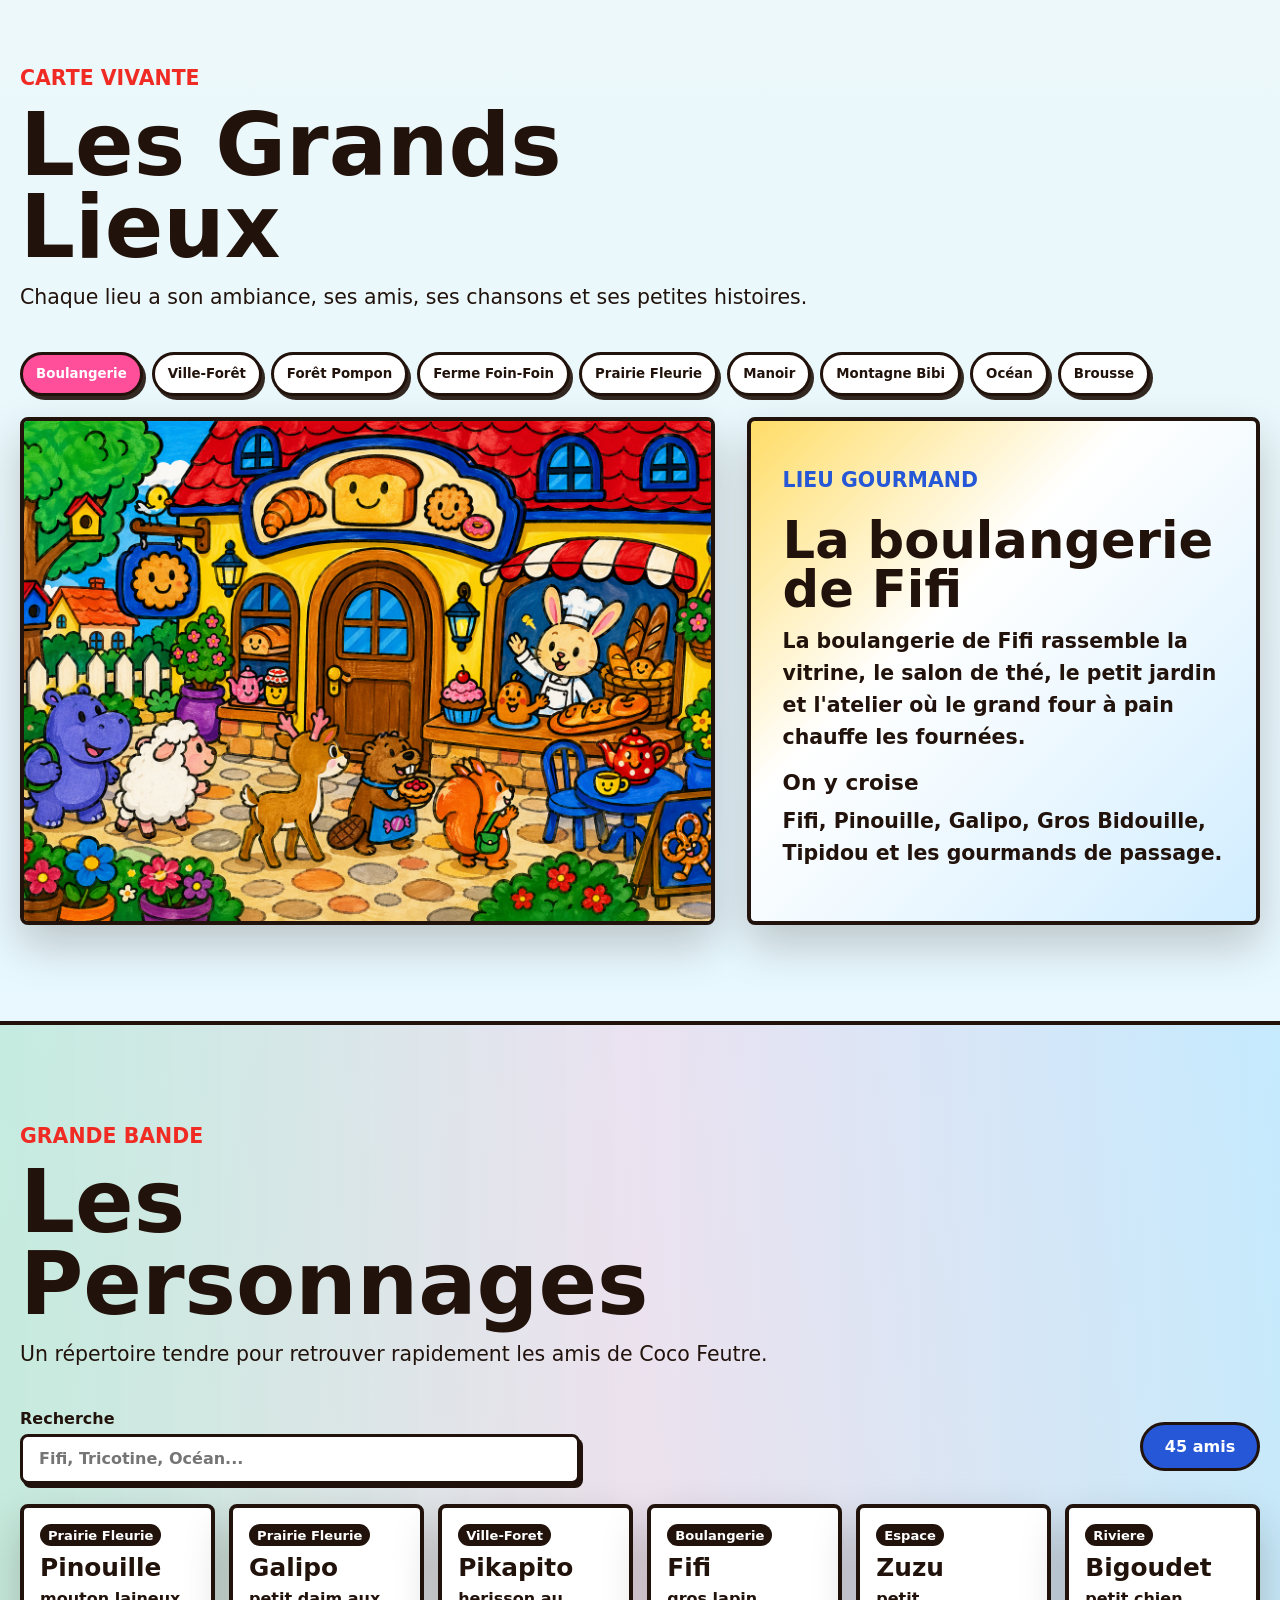
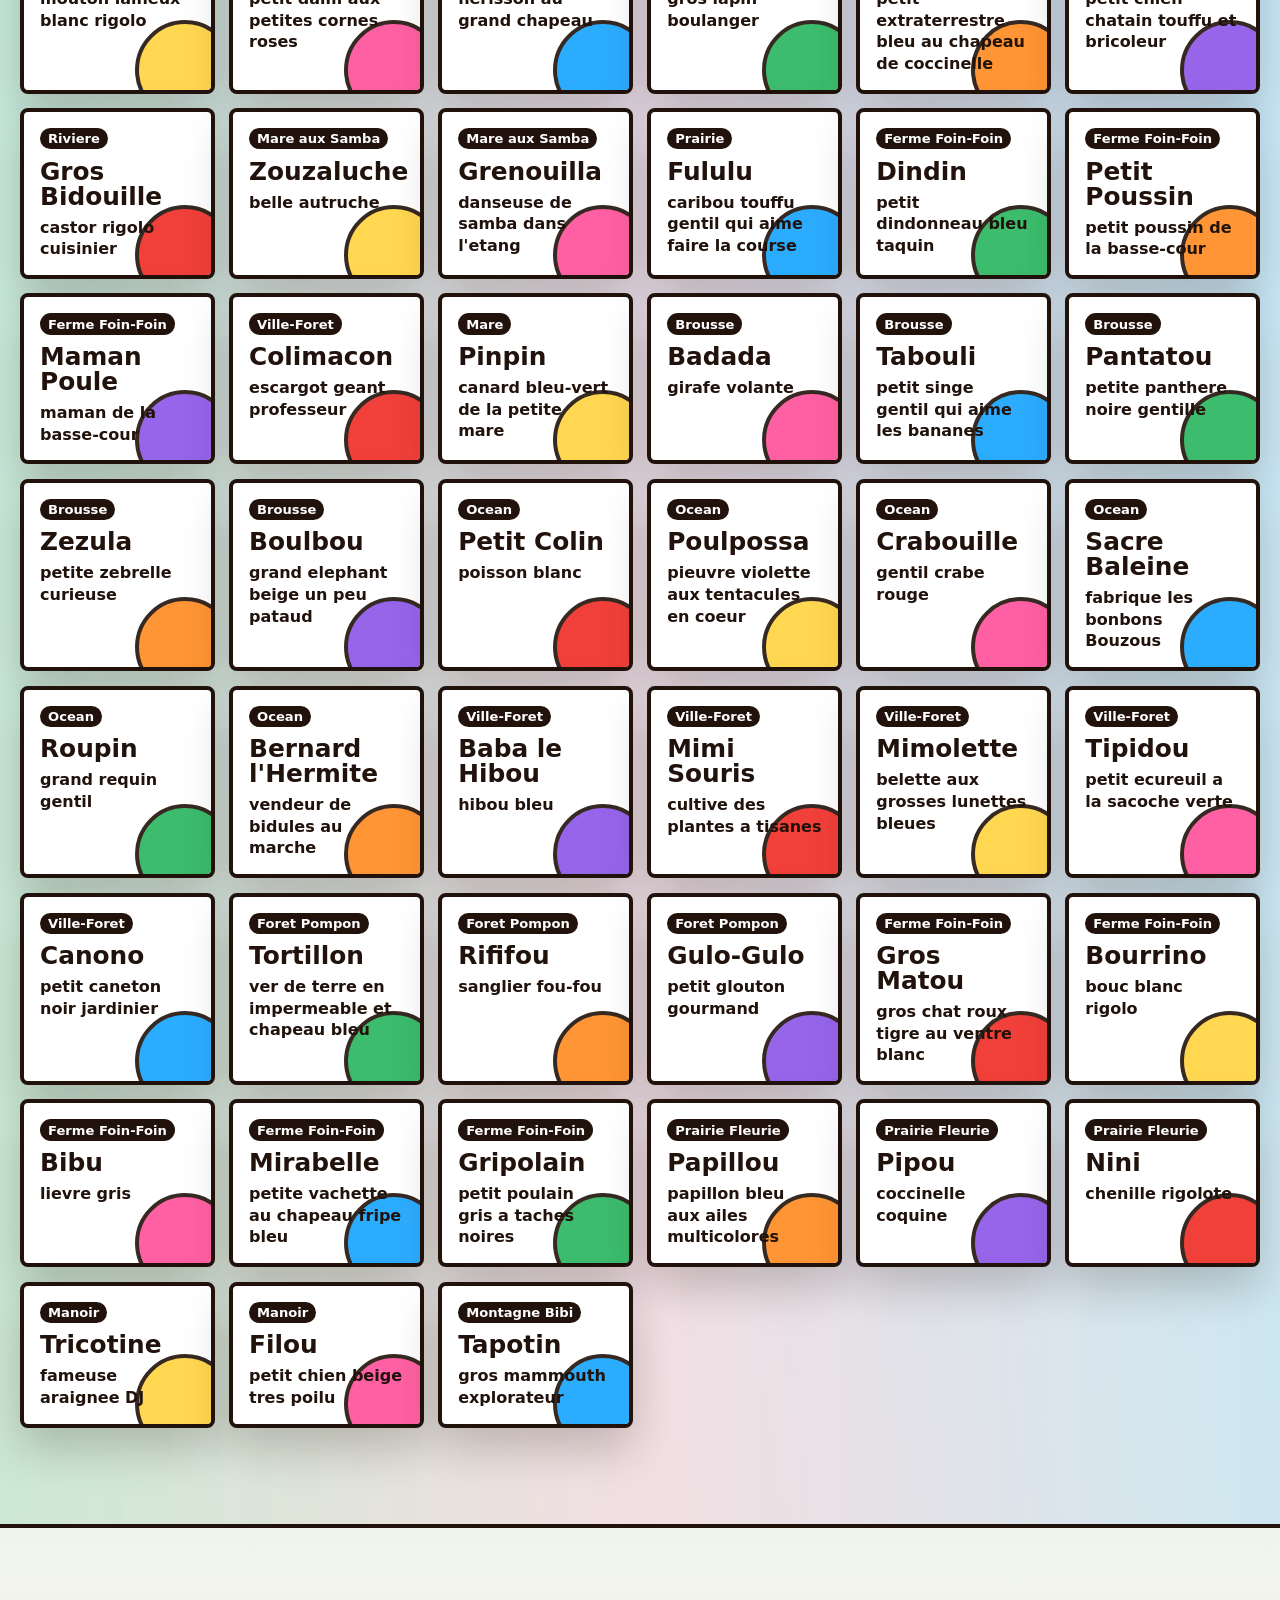
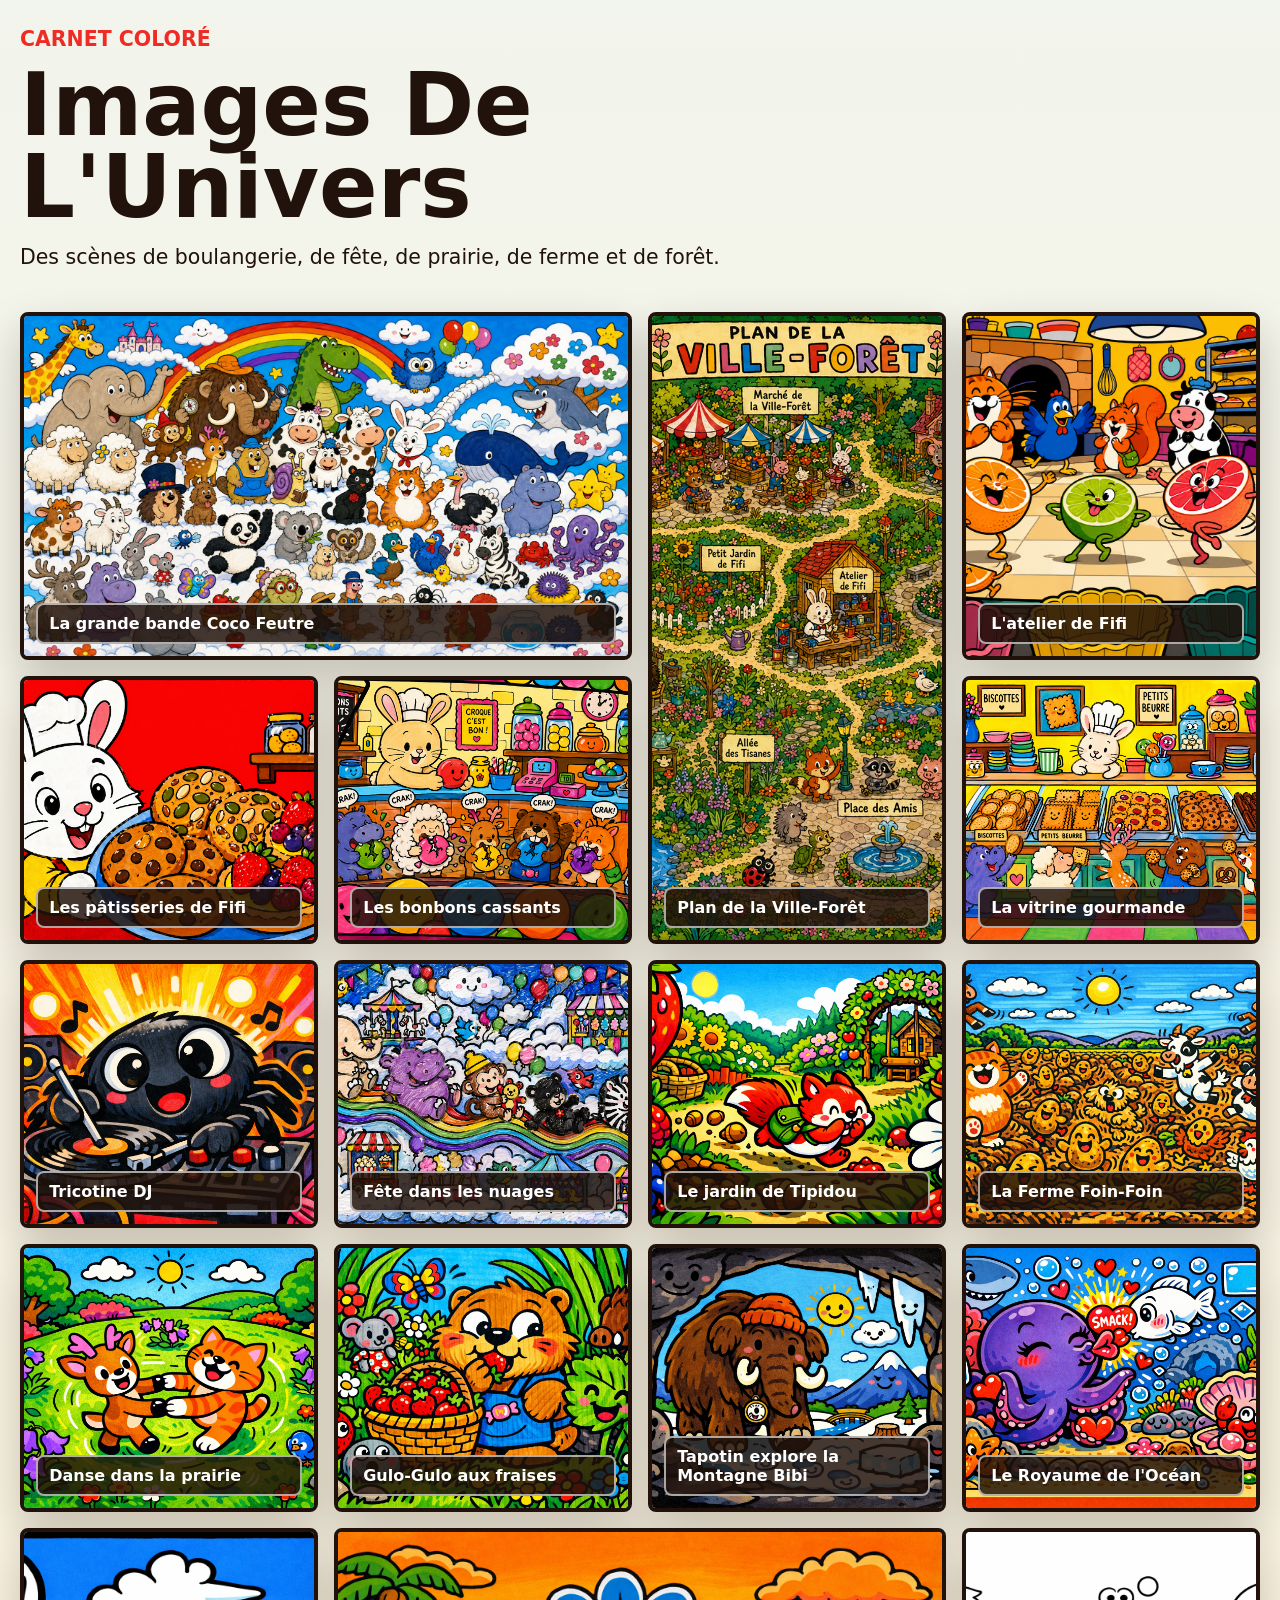
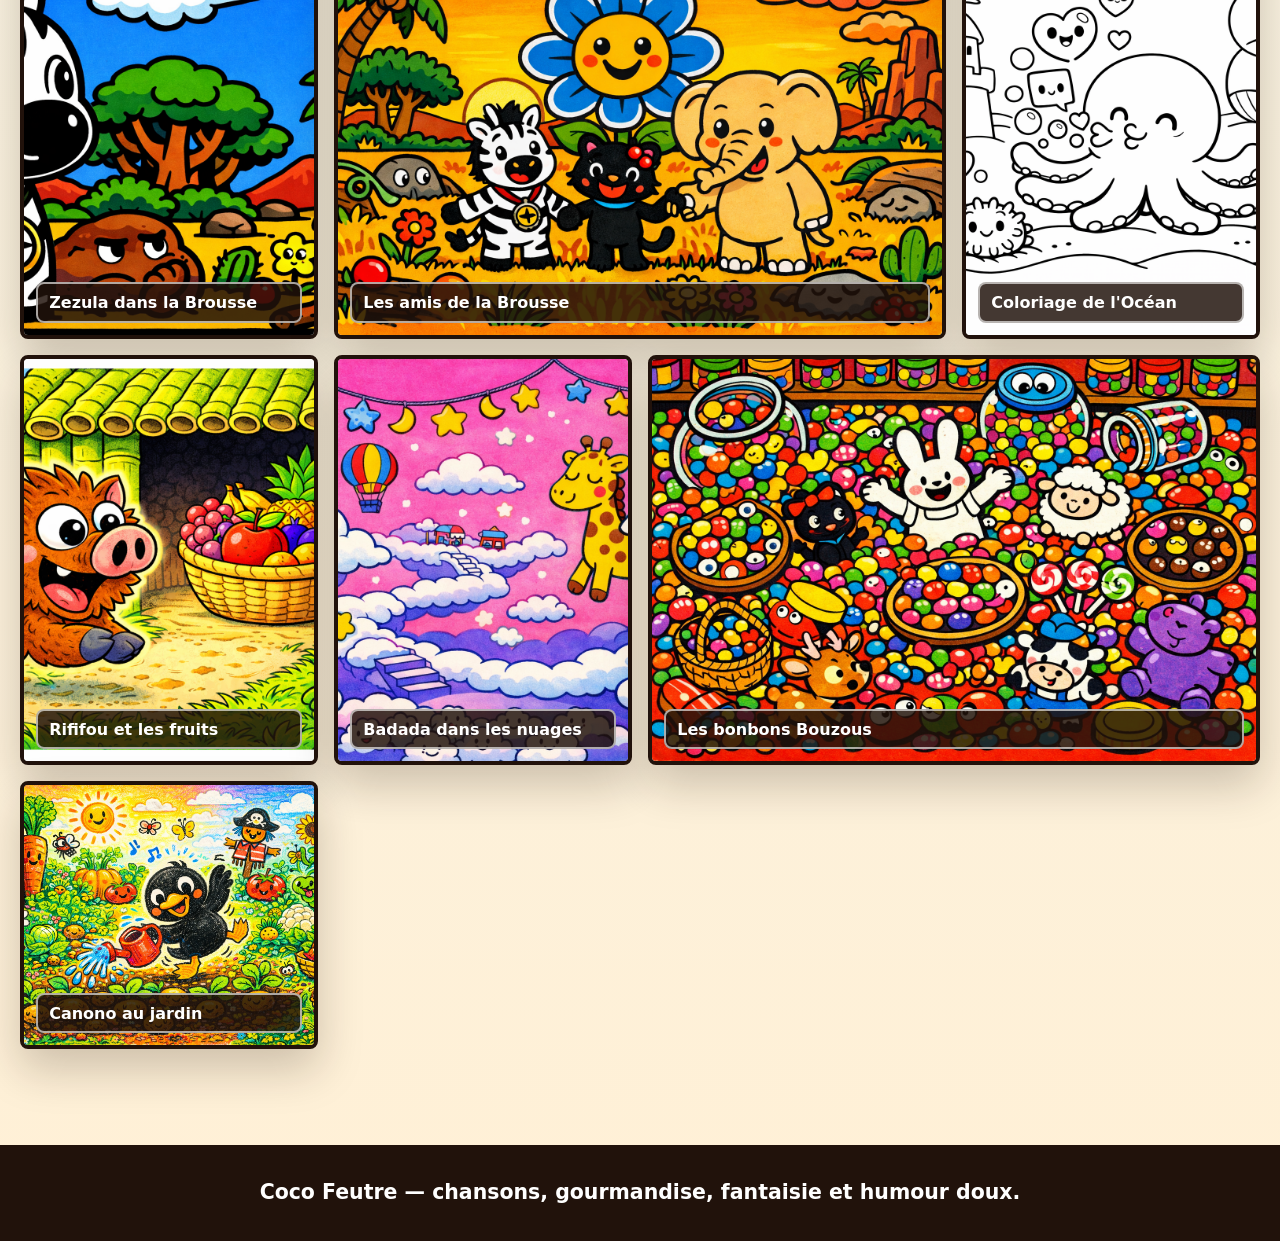
==== commit 746b3222: "Add files via upload Ajout du jeu Dindin et le Poulailler Tout Cracra" ====
--- a/index.html
+++ b/index.html
@@ -18,6 +18,7 @@
       </a>
       <nav class="nav-links" aria-label="Sections">
         <a href="#youtube">YouTube</a>
+        <a href="#jeux">Jeux</a>
         <a href="#lieux">Lieux</a>
         <a href="#personnages">Personnages</a>
         <a href="#galerie">Images</a>
@@ -36,10 +37,35 @@
             de chansons, de décors gourmands et de petites aventures pleines de fantaisie.
           </p>
           <div class="hero-actions">
+            <a class="button dindin-button" href="./jeux/dindin-poulailler/">Jouer à Dindin et le Poulailler Tout Cracra</a>
             <a class="button play-button" href="jeux/bozo/index.html">Jouer à Petit Bozo</a>
             <a class="button primary" href="#lieux">Explorer les lieux</a>
             <a class="button secondary" href="#personnages">Voir les amis</a>
           </div>
+        </div>
+      </section>
+
+      <section id="jeux" class="games-band" aria-label="Jeux Coco Feutre">
+        <div class="section-heading">
+          <p class="eyebrow">Petites aventures jouables</p>
+          <h2>Les Jeux Coco Feutre</h2>
+          <p>Des mini-jeux simples, colorés et rigolos à lancer directement dans le navigateur.</p>
+        </div>
+        <div class="games-grid">
+          <article class="game-card dindin-game-card">
+            <div class="game-card-art" aria-hidden="true">
+              <span class="game-sun"></span>
+              <span class="game-coop"></span>
+              <span class="game-dindin"></span>
+              <span class="game-dirt"></span>
+            </div>
+            <div class="game-card-copy">
+              <p class="eyebrow">Ferme Foin-Foin</p>
+              <h3>Dindin et le Poulailler Tout Cracra</h3>
+              <p>Nettoie le poulailler Coco Feutre avec Dindin, son balai-brosse jouet et une basse-cour très remuante.</p>
+              <a class="button dindin-button" href="./jeux/dindin-poulailler/">Jouer à Dindin et le Poulailler Tout Cracra</a>
+            </div>
+          </article>
         </div>
       </section>
 
--- a/styles.css
+++ b/styles.css
@@ -261,7 +261,17 @@
   color: #fff;
 }
 
+.dindin-button {
+  background: var(--leaf);
+  color: #fff;
+}
+
 .play-button::before {
+  content: '>';
+  margin-right: 0.45rem;
+}
+
+.dindin-button::before {
   content: '>';
   margin-right: 0.45rem;
 }
@@ -287,6 +297,132 @@
     linear-gradient(135deg, rgba(255, 79, 154, 0.18), rgba(255, 211, 61, 0.72) 46%, rgba(22, 164, 255, 0.22)),
     #fff8dc;
   border-bottom: 4px solid var(--ink);
+}
+
+.games-band {
+  padding: clamp(2.2rem, 6vw, 4.5rem) max(1rem, calc((100% - 1240px) / 2));
+  background:
+    linear-gradient(135deg, rgba(39, 181, 92, 0.24), rgba(255, 211, 61, 0.7), rgba(22, 164, 255, 0.18)),
+    #fff8dc;
+  border-bottom: 4px solid var(--ink);
+}
+
+.games-grid {
+  display: grid;
+  grid-template-columns: minmax(0, 1fr);
+  gap: 1rem;
+}
+
+.game-card {
+  display: grid;
+  grid-template-columns: minmax(260px, 0.9fr) minmax(320px, 1.1fr);
+  overflow: hidden;
+  background: #fff;
+  border: 5px solid var(--ink);
+  border-radius: var(--radius);
+  box-shadow: 8px 9px 0 rgba(33, 18, 11, 0.88);
+}
+
+.game-card-art {
+  position: relative;
+  min-height: 300px;
+  overflow: hidden;
+  background: linear-gradient(#69dfff 0 56%, #60df64 56% 100%);
+  border-right: 5px solid var(--ink);
+}
+
+.game-card-art span {
+  position: absolute;
+  display: block;
+  border: 5px solid var(--ink);
+}
+
+.game-sun {
+  top: 24px;
+  right: 34px;
+  width: 64px;
+  height: 64px;
+  background: var(--sun);
+  border-radius: 50%;
+}
+
+.game-coop {
+  left: 36px;
+  bottom: 46px;
+  width: 128px;
+  height: 94px;
+  background: var(--orange);
+  border-radius: var(--radius);
+}
+
+.game-coop::before {
+  position: absolute;
+  inset: -48px -16px auto;
+  height: 58px;
+  content: "";
+  background: var(--rose);
+  border: 5px solid var(--ink);
+  clip-path: polygon(50% 0, 100% 100%, 0 100%);
+}
+
+.game-dindin {
+  right: 90px;
+  bottom: 54px;
+  width: 84px;
+  height: 84px;
+  background: #20b9ff;
+  border-radius: 50%;
+}
+
+.game-dindin::before,
+.game-dindin::after {
+  position: absolute;
+  top: 18px;
+  width: 12px;
+  height: 12px;
+  content: "";
+  background: #fff;
+  border: 4px solid var(--ink);
+  border-radius: 50%;
+}
+
+.game-dindin::before {
+  left: 18px;
+}
+
+.game-dindin::after {
+  right: 18px;
+}
+
+.game-dirt {
+  right: 36px;
+  bottom: 34px;
+  width: 70px;
+  height: 42px;
+  background: #8b4b22;
+  border-radius: 50%;
+  transform: rotate(-8deg);
+}
+
+.game-card-copy {
+  display: grid;
+  align-content: center;
+  justify-items: start;
+  gap: 0.9rem;
+  padding: clamp(1.25rem, 4vw, 2.2rem);
+}
+
+.game-card-copy h3 {
+  max-width: 12ch;
+  color: var(--leaf);
+}
+
+.game-card-copy p:not(.eyebrow) {
+  max-width: 620px;
+  margin: 0;
+  font-size: clamp(1.05rem, 2vw, 1.28rem);
+  font-weight: 900;
+  line-height: 1.45;
 }
 
 .youtube-copy p:not(.eyebrow) {
@@ -759,8 +895,14 @@
 
   .place-focus,
   .youtube-band,
+  .game-card,
   .gallery-grid {
     grid-template-columns: 1fr;
+  }
+
+  .game-card-art {
+    border-right: 0;
+    border-bottom: 5px solid var(--ink);
   }
 
   .youtube-frame-wrap {
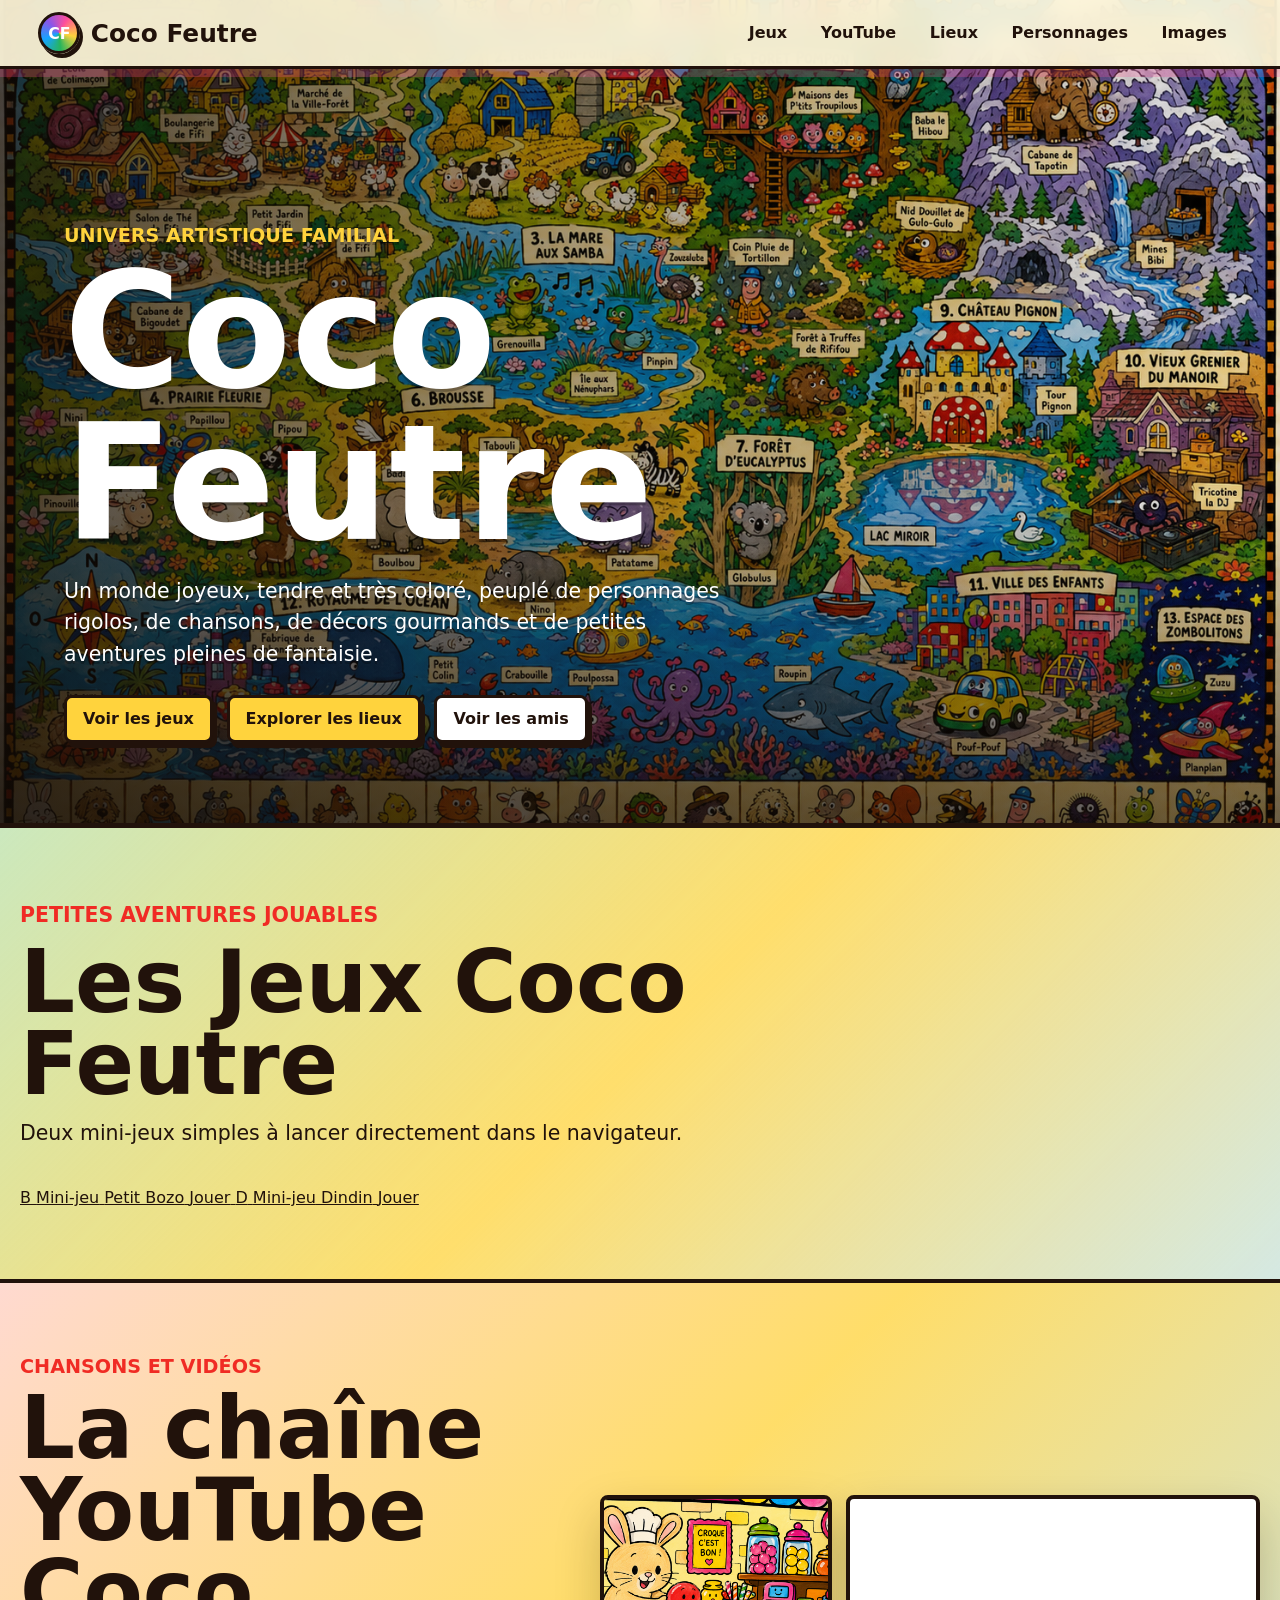
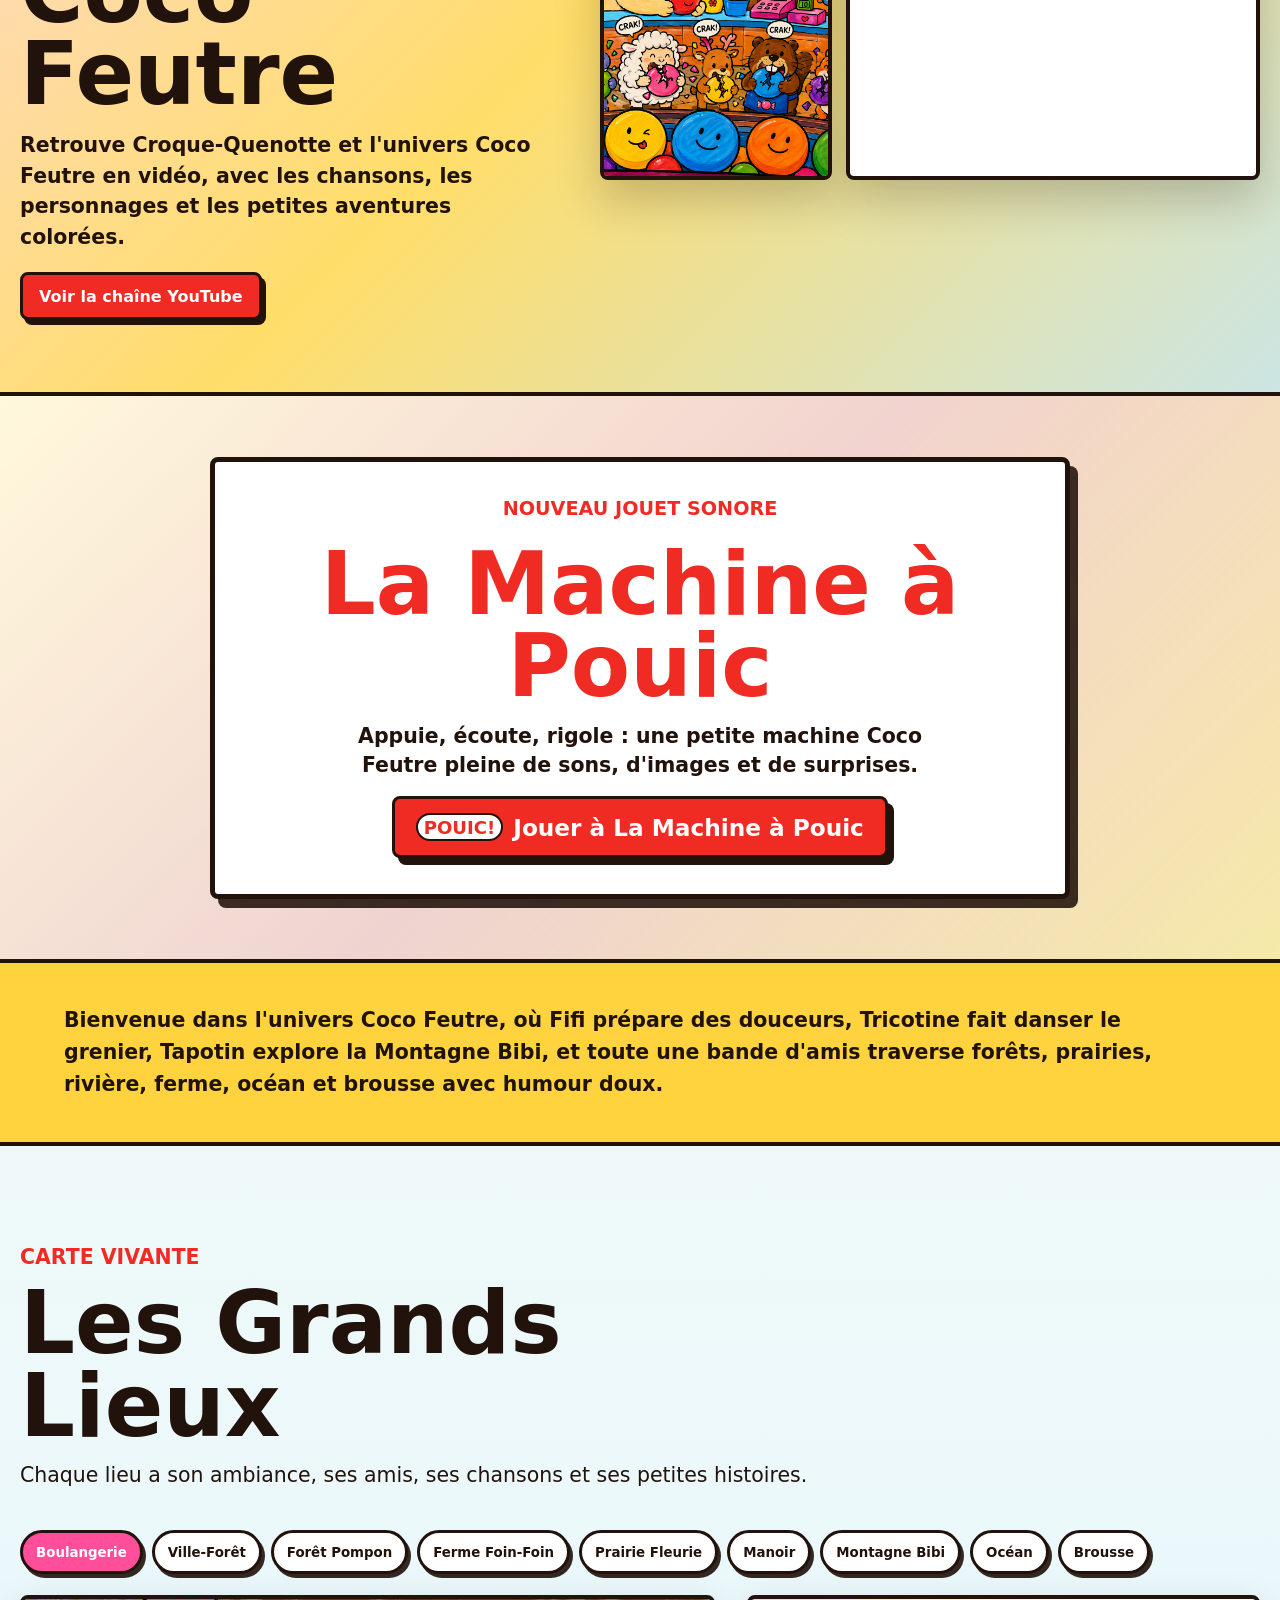
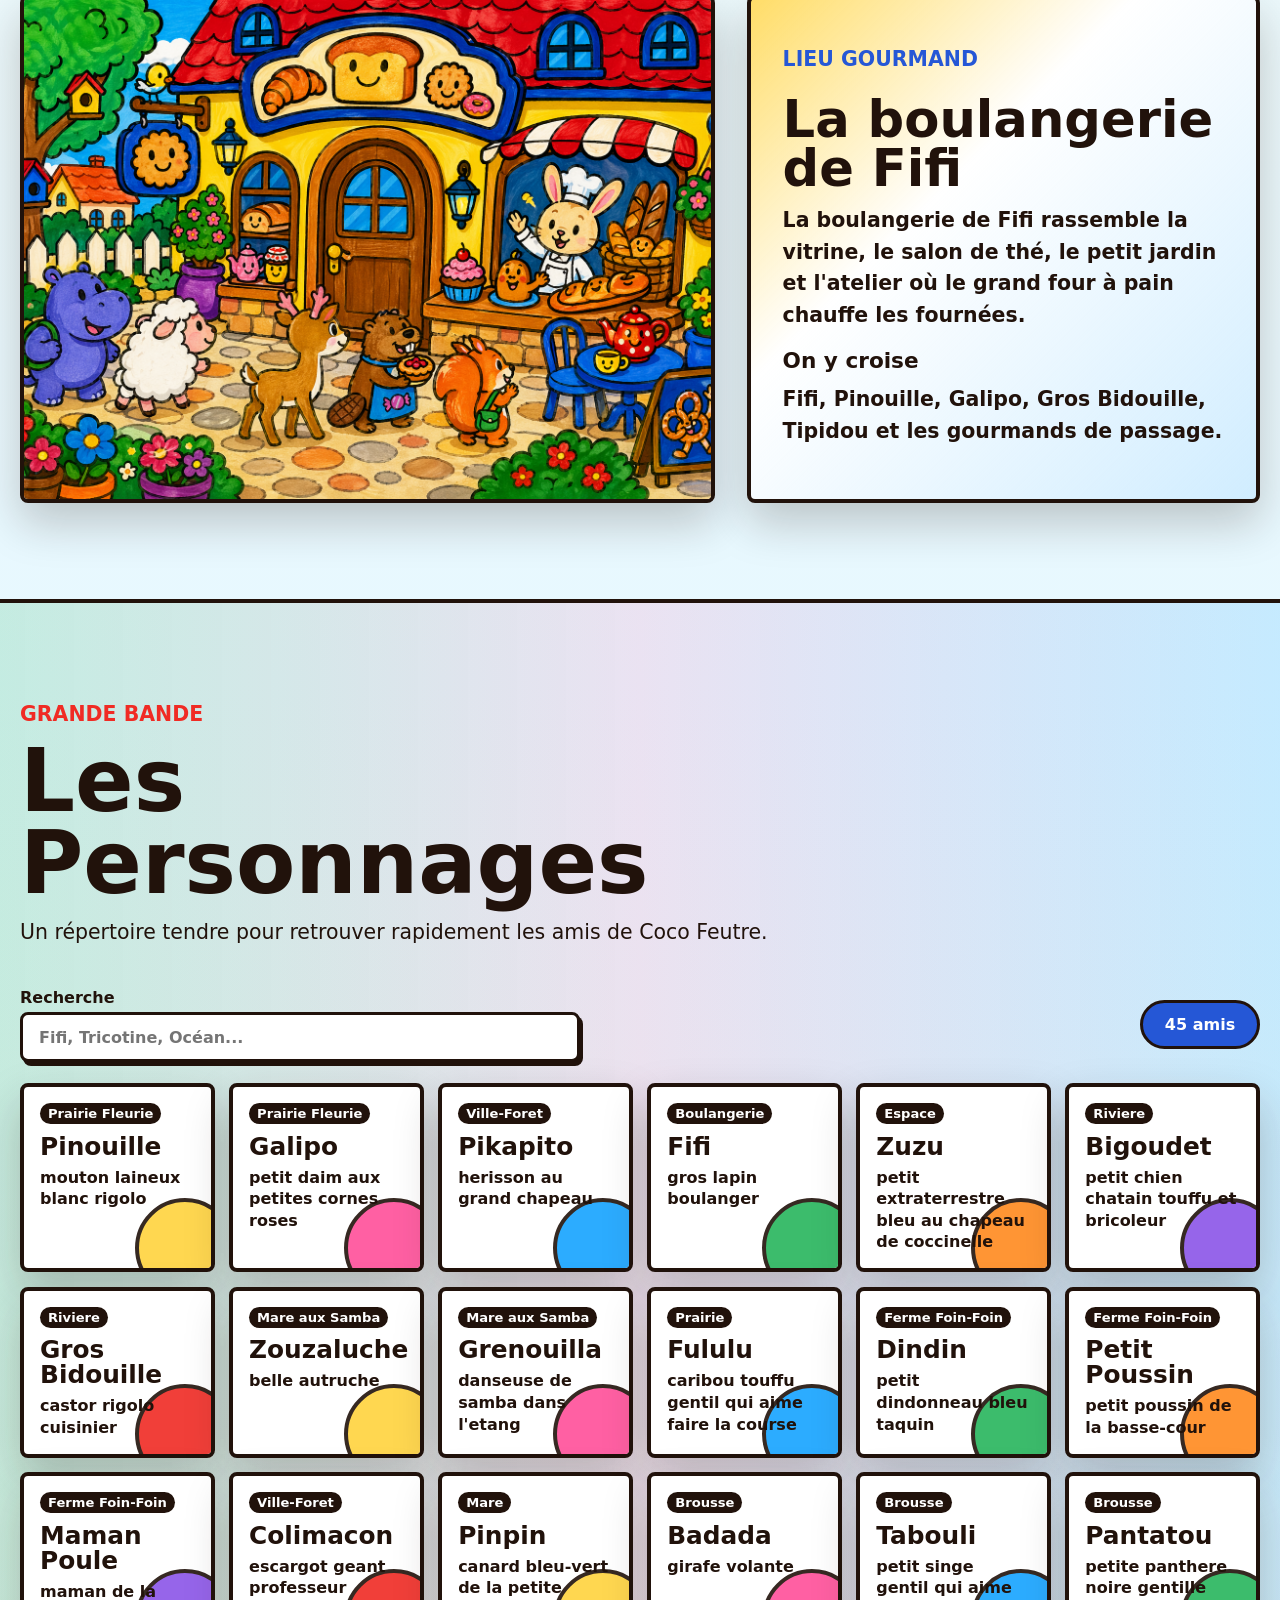
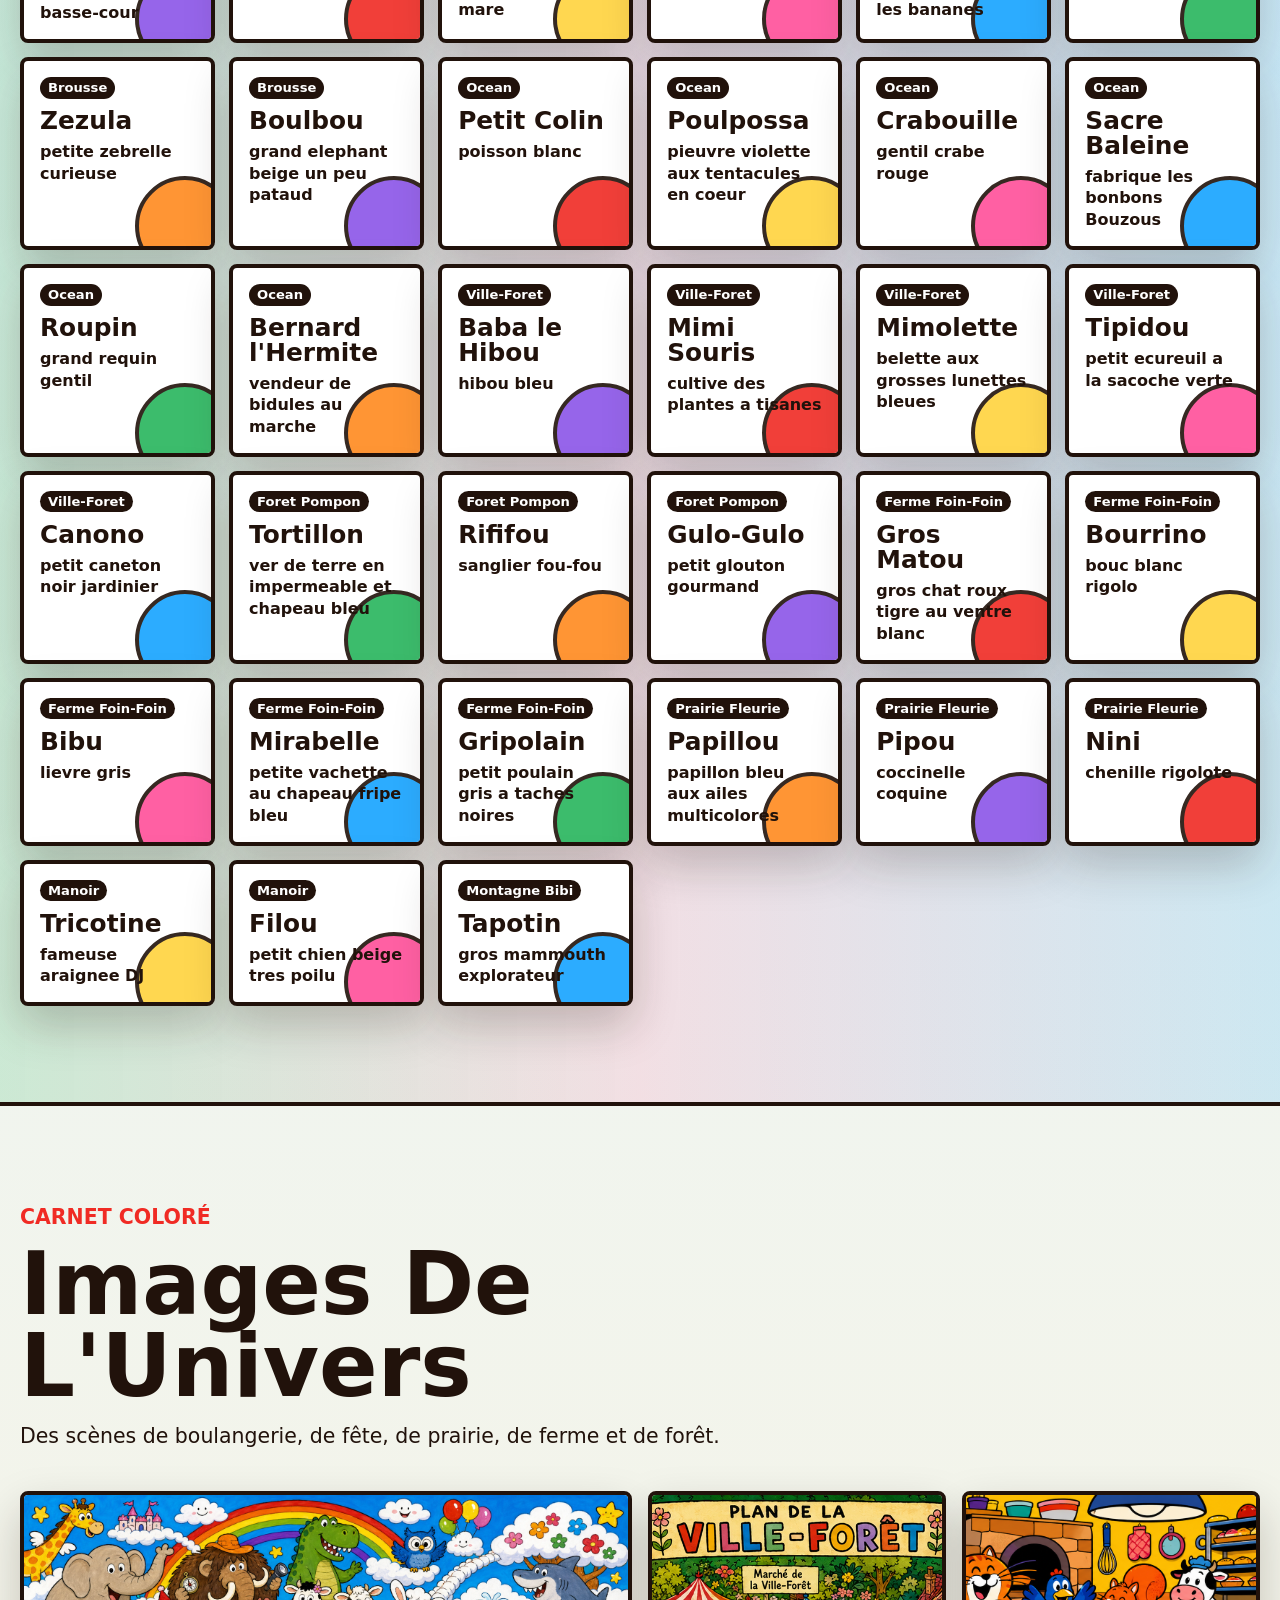
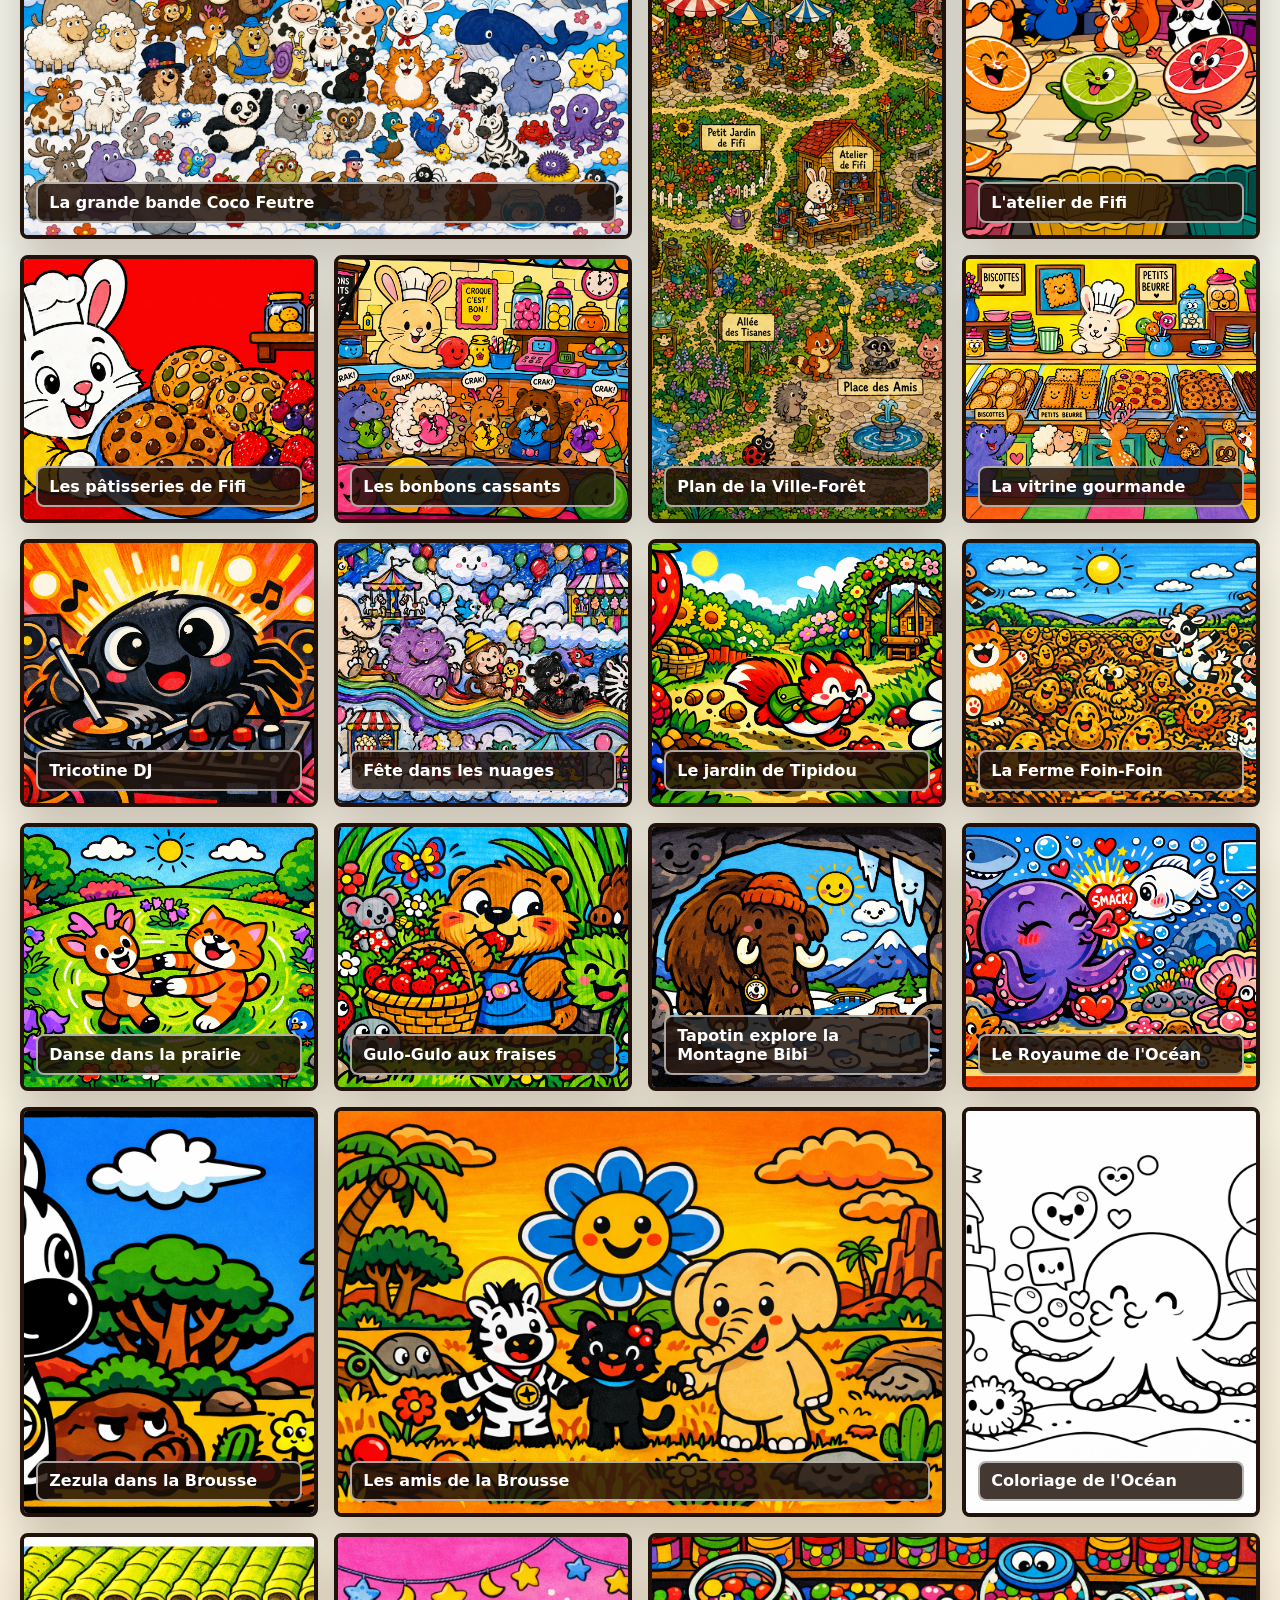
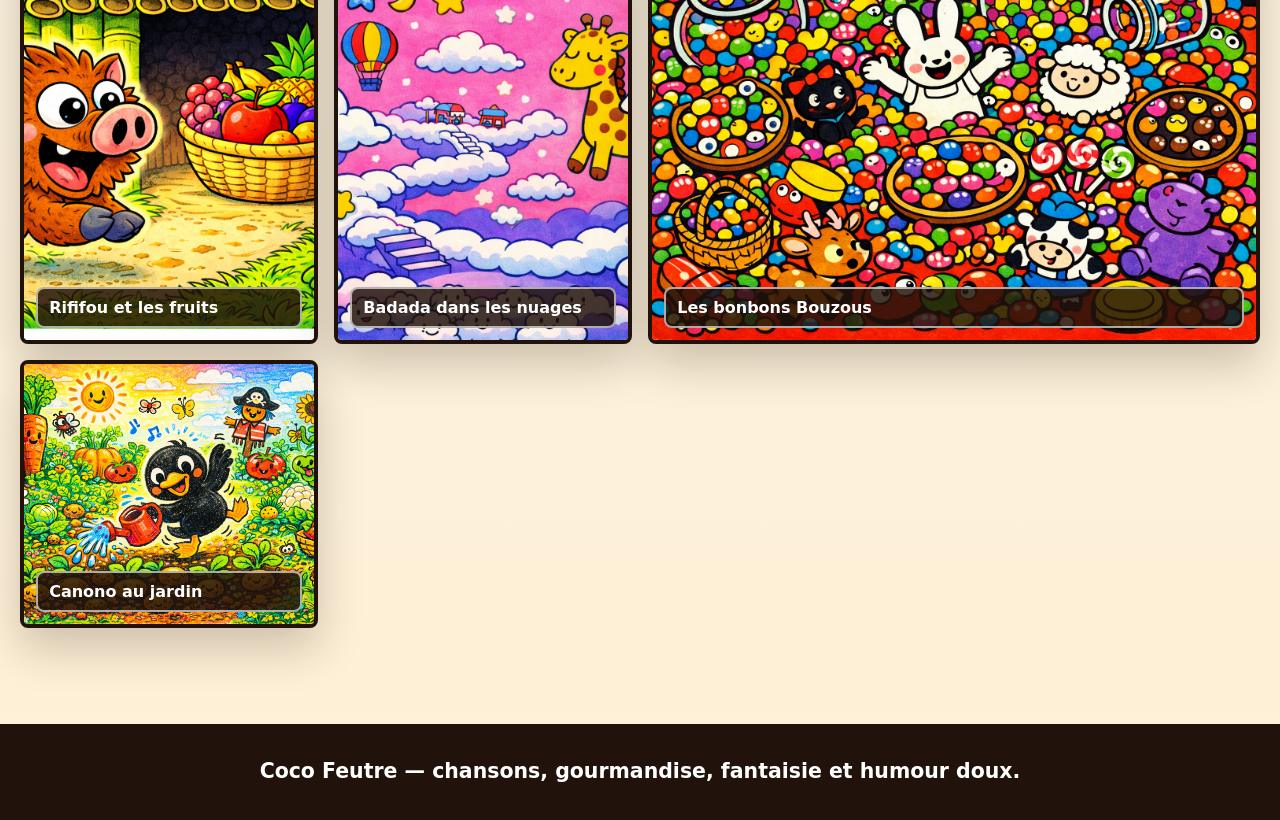
==== commit b79c4b70: "Add files via upload" ====
--- a/index.html
+++ b/index.html
@@ -1,96 +1,93 @@
-﻿<!doctype html>
-<html lang="fr">
-  <head>
-    <meta charset="utf-8">
-    <meta name="viewport" content="width=device-width, initial-scale=1">
-    <title>Coco Feutre</title>
-    <meta
-      name="description"
-      content="Mini site de l'univers Coco Feutre : personnages, lieux merveilleux, gourmandises, chansons et petites aventures colorées."
-    >
-    <link rel="stylesheet" href="styles.css">
-  </head>
-  <body>
-    <header class="topbar" aria-label="Navigation principale">
-      <a class="brand" href="#accueil" aria-label="Accueil Coco Feutre">
-        <span class="brand-mark">CF</span>
-        <span>Coco Feutre</span>
+﻿<!doctype html>
+<html lang="fr">
+  <head>
+    <meta charset="utf-8">
+    <meta name="viewport" content="width=device-width, initial-scale=1">
+    <title>Coco Feutre</title>
+    <meta
+      name="description"
+      content="Mini site de l'univers Coco Feutre : personnages, lieux merveilleux, gourmandises, chansons et petites aventures colorées."
+    >
+    <link rel="stylesheet" href="styles.css">
+  </head>
+  <body>
+    <header class="topbar" aria-label="Navigation principale">
+      <a class="brand" href="#accueil" aria-label="Accueil Coco Feutre">
+        <span class="brand-mark">CF</span>
+        <span>Coco Feutre</span>
       </a>
       <nav class="nav-links" aria-label="Sections">
+        <a href="#jeux">Jeux</a>
         <a href="#youtube">YouTube</a>
-        <a href="#jeux">Jeux</a>
         <a href="#lieux">Lieux</a>
         <a href="#personnages">Personnages</a>
         <a href="#galerie">Images</a>
-      </nav>
-    </header>
-
-    <main>
-      <section id="accueil" class="hero">
-        <img src="assets/monde-coco-feutre.png" alt="Carte illustrée du monde de Coco Feutre" class="hero-image">
-        <div class="hero-shade"></div>
-        <div class="hero-copy">
-          <p class="eyebrow">Univers artistique familial</p>
-          <h1>Coco Feutre</h1>
-          <p>
-            Un monde joyeux, tendre et très coloré, peuplé de personnages rigolos,
-            de chansons, de décors gourmands et de petites aventures pleines de fantaisie.
+      </nav>
+    </header>
+
+    <main>
+      <section id="accueil" class="hero">
+        <img src="assets/monde-coco-feutre.png" alt="Carte illustrée du monde de Coco Feutre" class="hero-image">
+        <div class="hero-shade"></div>
+        <div class="hero-copy">
+          <p class="eyebrow">Univers artistique familial</p>
+          <h1>Coco Feutre</h1>
+          <p>
+            Un monde joyeux, tendre et très coloré, peuplé de personnages rigolos,
+            de chansons, de décors gourmands et de petites aventures pleines de fantaisie.
           </p>
           <div class="hero-actions">
-            <a class="button dindin-button" href="./jeux/dindin-poulailler/">Jouer à Dindin et le Poulailler Tout Cracra</a>
-            <a class="button play-button" href="jeux/bozo/index.html">Jouer à Petit Bozo</a>
+            <a class="button primary" href="#jeux">Voir les jeux</a>
             <a class="button primary" href="#lieux">Explorer les lieux</a>
             <a class="button secondary" href="#personnages">Voir les amis</a>
           </div>
+        </div>
+      </section>
+
+      <section id="jeux" class="games-band" aria-label="Jeux Coco Feutre">
+        <div class="section-heading">
+          <p class="eyebrow">Petites aventures jouables</p>
+          <h2>Les Jeux Coco Feutre</h2>
+          <p>Deux mini-jeux simples à lancer directement dans le navigateur.</p>
+        </div>
+        <div class="game-links" aria-label="Choisir un jeu">
+          <a class="game-link bozo-link" href="jeux/bozo/index.html">
+            <span class="game-link-icon" aria-hidden="true">B</span>
+            <span class="game-link-kicker">Mini-jeu</span>
+            <span class="game-link-title">Petit Bozo</span>
+            <span class="game-link-action">Jouer</span>
+          </a>
+          <a class="game-link dindin-link" href="./jeux/dindin-poulailler/">
+            <span class="game-link-icon" aria-hidden="true">D</span>
+            <span class="game-link-kicker">Mini-jeu</span>
+            <span class="game-link-title">Dindin</span>
+            <span class="game-link-action">Jouer</span>
+          </a>
         </div>
       </section>
-
-      <section id="jeux" class="games-band" aria-label="Jeux Coco Feutre">
-        <div class="section-heading">
-          <p class="eyebrow">Petites aventures jouables</p>
-          <h2>Les Jeux Coco Feutre</h2>
-          <p>Des mini-jeux simples, colorés et rigolos à lancer directement dans le navigateur.</p>
-        </div>
-        <div class="games-grid">
-          <article class="game-card dindin-game-card">
-            <div class="game-card-art" aria-hidden="true">
-              <span class="game-sun"></span>
-              <span class="game-coop"></span>
-              <span class="game-dindin"></span>
-              <span class="game-dirt"></span>
-            </div>
-            <div class="game-card-copy">
-              <p class="eyebrow">Ferme Foin-Foin</p>
-              <h3>Dindin et le Poulailler Tout Cracra</h3>
-              <p>Nettoie le poulailler Coco Feutre avec Dindin, son balai-brosse jouet et une basse-cour très remuante.</p>
-              <a class="button dindin-button" href="./jeux/dindin-poulailler/">Jouer à Dindin et le Poulailler Tout Cracra</a>
-            </div>
-          </article>
-        </div>
-      </section>
-
+
       <section id="youtube" class="youtube-band" aria-label="Chaîne YouTube Coco Feutre">
         <div class="youtube-copy">
           <p class="eyebrow">Chansons et vidéos</p>
-          <h2>La chaîne YouTube Coco Feutre</h2>
-          <p>
-            Retrouve Croque-Quenotte et l'univers Coco Feutre en vidéo, avec les chansons,
-            les personnages et les petites aventures colorées.
-          </p>
-          <a class="button youtube-button" href="https://www.youtube.com/channel/UCuplLanOqAU5u5A9K5XQi5A" target="_blank" rel="noopener">
-            Voir la chaîne YouTube
-          </a>
-        </div>
-        <div class="youtube-frame-wrap">
-          <img src="assets/bonbons-cassants.png" alt="Bonbons cassants dans la boutique de Coco Feutre" class="youtube-poster">
-          <iframe
-            class="youtube-frame"
-            src="https://www.youtube-nocookie.com/embed/S4UEmDE1bTU"
-            title="Croque-Quenotte sur la chaîne YouTube Coco Feutre"
-            loading="lazy"
-            allow="accelerometer; autoplay; clipboard-write; encrypted-media; gyroscope; picture-in-picture; web-share"
-            allowfullscreen
-          ></iframe>
+          <h2>La chaîne YouTube Coco Feutre</h2>
+          <p>
+            Retrouve Croque-Quenotte et l'univers Coco Feutre en vidéo, avec les chansons,
+            les personnages et les petites aventures colorées.
+          </p>
+          <a class="button youtube-button" href="https://www.youtube.com/channel/UCuplLanOqAU5u5A9K5XQi5A" target="_blank" rel="noopener">
+            Voir la chaîne YouTube
+          </a>
+        </div>
+        <div class="youtube-frame-wrap">
+          <img src="assets/bonbons-cassants.png" alt="Bonbons cassants dans la boutique de Coco Feutre" class="youtube-poster">
+          <iframe
+            class="youtube-frame"
+            src="https://www.youtube-nocookie.com/embed/S4UEmDE1bTU"
+            title="Croque-Quenotte sur la chaîne YouTube Coco Feutre"
+            loading="lazy"
+            allow="accelerometer; autoplay; clipboard-write; encrypted-media; gyroscope; picture-in-picture; web-share"
+            allowfullscreen
+          ></iframe>
         </div>
       </section>
 
@@ -104,189 +101,189 @@
       </section>
 
       <section class="intro-band" aria-label="Bienvenue">
-        <div class="intro-copy">
-          <p>
-            Bienvenue dans l'univers Coco Feutre, où Fifi prépare des douceurs,
-            Tricotine fait danser le grenier, Tapotin explore la Montagne Bibi,
-            et toute une bande d'amis traverse forêts, prairies, rivière, ferme,
-            océan et brousse avec humour doux.
-          </p>
-        </div>
-      </section>
-
-      <section id="lieux" class="section places-section">
-        <div class="section-heading">
-          <p class="eyebrow">Carte vivante</p>
-          <h2>Les Grands Lieux</h2>
-          <p>Chaque lieu a son ambiance, ses amis, ses chansons et ses petites histoires.</p>
-        </div>
-
-        <div class="place-picker" aria-label="Choisir un lieu">
-          <button class="place-tab is-active" type="button" data-place="boulangerie">Boulangerie</button>
-          <button class="place-tab" type="button" data-place="ville-foret">Ville-Forêt</button>
-          <button class="place-tab" type="button" data-place="foret-pompon">Forêt Pompon</button>
-          <button class="place-tab" type="button" data-place="ferme">Ferme Foin-Foin</button>
-          <button class="place-tab" type="button" data-place="prairie">Prairie Fleurie</button>
-          <button class="place-tab" type="button" data-place="manoir">Manoir</button>
-          <button class="place-tab" type="button" data-place="montagne">Montagne Bibi</button>
-          <button class="place-tab" type="button" data-place="ocean">Océan</button>
-          <button class="place-tab" type="button" data-place="brousse">Brousse</button>
-        </div>
-
-        <article class="place-focus" id="placeFocus" aria-live="polite">
-          <div class="place-media">
-            <img id="placeImage" src="assets/boulangerie-exterieur.png" alt="">
-          </div>
-          <div class="place-content">
-            <p class="place-kicker" id="placeKicker">Lieu gourmand</p>
-            <h3 id="placeTitle">La boulangerie de Fifi</h3>
-            <p id="placeText">
-              La boulangerie de Fifi rassemble la vitrine, le salon de thé, le petit
-              jardin et l'atelier où le grand four à pain chauffe les fournées.
-            </p>
-            <div>
-              <h4>On y croise</h4>
-              <p id="placeFriends">Fifi, Pinouille, Galipo, Gros Bidouille, Tipidou et les gourmands de passage.</p>
-            </div>
-          </div>
-        </article>
-      </section>
-
-      <section id="personnages" class="section characters-section">
-        <div class="section-heading">
-          <p class="eyebrow">Grande bande</p>
-          <h2>Les Personnages</h2>
-          <p>Un répertoire tendre pour retrouver rapidement les amis de Coco Feutre.</p>
-        </div>
-
-        <div class="character-tools">
-          <label class="search-box" for="characterSearch">
-            <span>Recherche</span>
-            <input id="characterSearch" type="search" placeholder="Fifi, Tricotine, Océan..." autocomplete="off">
-          </label>
-          <div class="count-pill" id="characterCount">0 amis</div>
-        </div>
-
-        <div class="character-grid" id="characterGrid"></div>
-      </section>
-
-      <section id="galerie" class="section gallery-section">
-        <div class="section-heading">
-          <p class="eyebrow">Carnet coloré</p>
-          <h2>Images De L'Univers</h2>
-          <p>Des scènes de boulangerie, de fête, de prairie, de ferme et de forêt.</p>
-        </div>
-
-        <div class="gallery-grid">
-          <figure class="gallery-item wide">
-            <img src="assets/hero-univers.png" alt="Grande réunion des personnages Coco Feutre dans les nuages">
-            <figcaption>La grande bande Coco Feutre</figcaption>
-          </figure>
-          <figure class="gallery-item tall">
-            <img src="assets/ville-foret-plan.png" alt="Plan illustré de la Ville-Forêt">
-            <figcaption>Plan de la Ville-Forêt</figcaption>
-          </figure>
-          <figure class="gallery-item">
-            <img src="assets/atelier-fifi.png" alt="Atelier de Fifi avec personnages et agrumes dansants">
-            <figcaption>L'atelier de Fifi</figcaption>
-          </figure>
-          <figure class="gallery-item">
-            <img src="assets/fifi-patisseries.png" alt="Fifi avec un plateau de pâtisseries">
-            <figcaption>Les pâtisseries de Fifi</figcaption>
-          </figure>
-          <figure class="gallery-item">
-            <img src="assets/bonbons-cassants.png" alt="Bonbons cassants dans la boutique">
-            <figcaption>Les bonbons cassants</figcaption>
-          </figure>
-          <figure class="gallery-item">
-            <img src="assets/vitrine-biscottes.png" alt="Vitrine de biscottes et petits beurre">
-            <figcaption>La vitrine gourmande</figcaption>
-          </figure>
-          <figure class="gallery-item">
-            <img src="assets/tricotine-dj.png" alt="Tricotine aux platines">
-            <figcaption>Tricotine DJ</figcaption>
-          </figure>
-          <figure class="gallery-item">
-            <img src="assets/arc-en-ciel-fete.png" alt="Fête sur un arc-en-ciel">
-            <figcaption>Fête dans les nuages</figcaption>
-          </figure>
-          <figure class="gallery-item">
-            <img src="assets/tipidou-jardin.png" alt="Tipidou court dans un jardin fruité">
-            <figcaption>Le jardin de Tipidou</figcaption>
-          </figure>
-          <figure class="gallery-item">
-            <img src="assets/ferme-patates.png" alt="Fête dans un champ de pommes de terre">
-            <figcaption>La Ferme Foin-Foin</figcaption>
-          </figure>
-          <figure class="gallery-item">
-            <img src="assets/prairie-danse.png" alt="Galipo et Gros Matou dansent dans une prairie">
-            <figcaption>Danse dans la prairie</figcaption>
-          </figure>
-          <figure class="gallery-item">
-            <img src="assets/gulo-fraises.png" alt="Gulo-Gulo mange une fraise dans la forêt">
-            <figcaption>Gulo-Gulo aux fraises</figcaption>
-          </figure>
-          <figure class="gallery-item">
-            <img src="assets/tapotin-montagne.png" alt="Tapotin explore la Montagne Bibi dans une grotte">
-            <figcaption>Tapotin explore la Montagne Bibi</figcaption>
-          </figure>
-          <figure class="gallery-item">
-            <img src="assets/ocean-bisou.png" alt="Poulpossa et Petit Colin dans le Royaume de l'Océan">
-            <figcaption>Le Royaume de l'Océan</figcaption>
-          </figure>
-          <figure class="gallery-item">
-            <img src="assets/zezula-brousse.png" alt="Zezula observe la Brousse">
-            <figcaption>Zezula dans la Brousse</figcaption>
-          </figure>
-          <figure class="gallery-item wide">
-            <img src="assets/brousse-amis.png" alt="Zezula, Pantatou et Boulbou dans la Brousse">
-            <figcaption>Les amis de la Brousse</figcaption>
-          </figure>
-          <figure class="gallery-item">
-            <img src="assets/coloriage-ocean.png" alt="Coloriage océan avec pieuvre, baleine et château">
-            <figcaption>Coloriage de l'Océan</figcaption>
-          </figure>
-          <figure class="gallery-item">
-            <img src="assets/rififou-fruits.png" alt="Rififou court vers un panier de fruits">
-            <figcaption>Rififou et les fruits</figcaption>
-          </figure>
-          <figure class="gallery-item">
-            <img src="assets/badada-nuages.png" alt="Badada vole dans les nuages">
-            <figcaption>Badada dans les nuages</figcaption>
-          </figure>
-          <figure class="gallery-item wide">
-            <img src="assets/bonbons-bouzous.png" alt="Personnages dans les bonbons Bouzous">
-            <figcaption>Les bonbons Bouzous</figcaption>
-          </figure>
-          <figure class="gallery-item">
-            <img src="assets/canono-jardin.png" alt="Canono jardine dans un potager joyeux">
-            <figcaption>Canono au jardin</figcaption>
-          </figure>
-        </div>
-      </section>
-    </main>
-
-    <footer class="footer">
-      <p>Coco Feutre — chansons, gourmandise, fantaisie et humour doux.</p>
-    </footer>
-
-    <div class="lightbox" id="imageLightbox" aria-hidden="true">
-      <div class="lightbox-panel" role="dialog" aria-modal="true" aria-label="Image agrandie">
-        <div class="lightbox-tools">
-          <p id="lightboxCaption">Image Coco Feutre</p>
-          <div class="lightbox-buttons">
-            <button type="button" class="lightbox-button" data-zoom="out" aria-label="Réduire le zoom">-</button>
-            <button type="button" class="lightbox-button" data-zoom="reset" aria-label="Réinitialiser le zoom">100%</button>
-            <button type="button" class="lightbox-button" data-zoom="in" aria-label="Agrandir l'image">+</button>
-            <button type="button" class="lightbox-button close-lightbox" aria-label="Fermer l'image">x</button>
-          </div>
-        </div>
-        <div class="lightbox-stage">
-          <img id="lightboxImage" src="" alt="">
-        </div>
-      </div>
-    </div>
-
-    <script src="script.js"></script>
-  </body>
-</html>
+        <div class="intro-copy">
+          <p>
+            Bienvenue dans l'univers Coco Feutre, où Fifi prépare des douceurs,
+            Tricotine fait danser le grenier, Tapotin explore la Montagne Bibi,
+            et toute une bande d'amis traverse forêts, prairies, rivière, ferme,
+            océan et brousse avec humour doux.
+          </p>
+        </div>
+      </section>
+
+      <section id="lieux" class="section places-section">
+        <div class="section-heading">
+          <p class="eyebrow">Carte vivante</p>
+          <h2>Les Grands Lieux</h2>
+          <p>Chaque lieu a son ambiance, ses amis, ses chansons et ses petites histoires.</p>
+        </div>
+
+        <div class="place-picker" aria-label="Choisir un lieu">
+          <button class="place-tab is-active" type="button" data-place="boulangerie">Boulangerie</button>
+          <button class="place-tab" type="button" data-place="ville-foret">Ville-Forêt</button>
+          <button class="place-tab" type="button" data-place="foret-pompon">Forêt Pompon</button>
+          <button class="place-tab" type="button" data-place="ferme">Ferme Foin-Foin</button>
+          <button class="place-tab" type="button" data-place="prairie">Prairie Fleurie</button>
+          <button class="place-tab" type="button" data-place="manoir">Manoir</button>
+          <button class="place-tab" type="button" data-place="montagne">Montagne Bibi</button>
+          <button class="place-tab" type="button" data-place="ocean">Océan</button>
+          <button class="place-tab" type="button" data-place="brousse">Brousse</button>
+        </div>
+
+        <article class="place-focus" id="placeFocus" aria-live="polite">
+          <div class="place-media">
+            <img id="placeImage" src="assets/boulangerie-exterieur.png" alt="">
+          </div>
+          <div class="place-content">
+            <p class="place-kicker" id="placeKicker">Lieu gourmand</p>
+            <h3 id="placeTitle">La boulangerie de Fifi</h3>
+            <p id="placeText">
+              La boulangerie de Fifi rassemble la vitrine, le salon de thé, le petit
+              jardin et l'atelier où le grand four à pain chauffe les fournées.
+            </p>
+            <div>
+              <h4>On y croise</h4>
+              <p id="placeFriends">Fifi, Pinouille, Galipo, Gros Bidouille, Tipidou et les gourmands de passage.</p>
+            </div>
+          </div>
+        </article>
+      </section>
+
+      <section id="personnages" class="section characters-section">
+        <div class="section-heading">
+          <p class="eyebrow">Grande bande</p>
+          <h2>Les Personnages</h2>
+          <p>Un répertoire tendre pour retrouver rapidement les amis de Coco Feutre.</p>
+        </div>
+
+        <div class="character-tools">
+          <label class="search-box" for="characterSearch">
+            <span>Recherche</span>
+            <input id="characterSearch" type="search" placeholder="Fifi, Tricotine, Océan..." autocomplete="off">
+          </label>
+          <div class="count-pill" id="characterCount">0 amis</div>
+        </div>
+
+        <div class="character-grid" id="characterGrid"></div>
+      </section>
+
+      <section id="galerie" class="section gallery-section">
+        <div class="section-heading">
+          <p class="eyebrow">Carnet coloré</p>
+          <h2>Images De L'Univers</h2>
+          <p>Des scènes de boulangerie, de fête, de prairie, de ferme et de forêt.</p>
+        </div>
+
+        <div class="gallery-grid">
+          <figure class="gallery-item wide">
+            <img src="assets/hero-univers.png" alt="Grande réunion des personnages Coco Feutre dans les nuages">
+            <figcaption>La grande bande Coco Feutre</figcaption>
+          </figure>
+          <figure class="gallery-item tall">
+            <img src="assets/ville-foret-plan.png" alt="Plan illustré de la Ville-Forêt">
+            <figcaption>Plan de la Ville-Forêt</figcaption>
+          </figure>
+          <figure class="gallery-item">
+            <img src="assets/atelier-fifi.png" alt="Atelier de Fifi avec personnages et agrumes dansants">
+            <figcaption>L'atelier de Fifi</figcaption>
+          </figure>
+          <figure class="gallery-item">
+            <img src="assets/fifi-patisseries.png" alt="Fifi avec un plateau de pâtisseries">
+            <figcaption>Les pâtisseries de Fifi</figcaption>
+          </figure>
+          <figure class="gallery-item">
+            <img src="assets/bonbons-cassants.png" alt="Bonbons cassants dans la boutique">
+            <figcaption>Les bonbons cassants</figcaption>
+          </figure>
+          <figure class="gallery-item">
+            <img src="assets/vitrine-biscottes.png" alt="Vitrine de biscottes et petits beurre">
+            <figcaption>La vitrine gourmande</figcaption>
+          </figure>
+          <figure class="gallery-item">
+            <img src="assets/tricotine-dj.png" alt="Tricotine aux platines">
+            <figcaption>Tricotine DJ</figcaption>
+          </figure>
+          <figure class="gallery-item">
+            <img src="assets/arc-en-ciel-fete.png" alt="Fête sur un arc-en-ciel">
+            <figcaption>Fête dans les nuages</figcaption>
+          </figure>
+          <figure class="gallery-item">
+            <img src="assets/tipidou-jardin.png" alt="Tipidou court dans un jardin fruité">
+            <figcaption>Le jardin de Tipidou</figcaption>
+          </figure>
+          <figure class="gallery-item">
+            <img src="assets/ferme-patates.png" alt="Fête dans un champ de pommes de terre">
+            <figcaption>La Ferme Foin-Foin</figcaption>
+          </figure>
+          <figure class="gallery-item">
+            <img src="assets/prairie-danse.png" alt="Galipo et Gros Matou dansent dans une prairie">
+            <figcaption>Danse dans la prairie</figcaption>
+          </figure>
+          <figure class="gallery-item">
+            <img src="assets/gulo-fraises.png" alt="Gulo-Gulo mange une fraise dans la forêt">
+            <figcaption>Gulo-Gulo aux fraises</figcaption>
+          </figure>
+          <figure class="gallery-item">
+            <img src="assets/tapotin-montagne.png" alt="Tapotin explore la Montagne Bibi dans une grotte">
+            <figcaption>Tapotin explore la Montagne Bibi</figcaption>
+          </figure>
+          <figure class="gallery-item">
+            <img src="assets/ocean-bisou.png" alt="Poulpossa et Petit Colin dans le Royaume de l'Océan">
+            <figcaption>Le Royaume de l'Océan</figcaption>
+          </figure>
+          <figure class="gallery-item">
+            <img src="assets/zezula-brousse.png" alt="Zezula observe la Brousse">
+            <figcaption>Zezula dans la Brousse</figcaption>
+          </figure>
+          <figure class="gallery-item wide">
+            <img src="assets/brousse-amis.png" alt="Zezula, Pantatou et Boulbou dans la Brousse">
+            <figcaption>Les amis de la Brousse</figcaption>
+          </figure>
+          <figure class="gallery-item">
+            <img src="assets/coloriage-ocean.png" alt="Coloriage océan avec pieuvre, baleine et château">
+            <figcaption>Coloriage de l'Océan</figcaption>
+          </figure>
+          <figure class="gallery-item">
+            <img src="assets/rififou-fruits.png" alt="Rififou court vers un panier de fruits">
+            <figcaption>Rififou et les fruits</figcaption>
+          </figure>
+          <figure class="gallery-item">
+            <img src="assets/badada-nuages.png" alt="Badada vole dans les nuages">
+            <figcaption>Badada dans les nuages</figcaption>
+          </figure>
+          <figure class="gallery-item wide">
+            <img src="assets/bonbons-bouzous.png" alt="Personnages dans les bonbons Bouzous">
+            <figcaption>Les bonbons Bouzous</figcaption>
+          </figure>
+          <figure class="gallery-item">
+            <img src="assets/canono-jardin.png" alt="Canono jardine dans un potager joyeux">
+            <figcaption>Canono au jardin</figcaption>
+          </figure>
+        </div>
+      </section>
+    </main>
+
+    <footer class="footer">
+      <p>Coco Feutre — chansons, gourmandise, fantaisie et humour doux.</p>
+    </footer>
+
+    <div class="lightbox" id="imageLightbox" aria-hidden="true">
+      <div class="lightbox-panel" role="dialog" aria-modal="true" aria-label="Image agrandie">
+        <div class="lightbox-tools">
+          <p id="lightboxCaption">Image Coco Feutre</p>
+          <div class="lightbox-buttons">
+            <button type="button" class="lightbox-button" data-zoom="out" aria-label="Réduire le zoom">-</button>
+            <button type="button" class="lightbox-button" data-zoom="reset" aria-label="Réinitialiser le zoom">100%</button>
+            <button type="button" class="lightbox-button" data-zoom="in" aria-label="Agrandir l'image">+</button>
+            <button type="button" class="lightbox-button close-lightbox" aria-label="Fermer l'image">x</button>
+          </div>
+        </div>
+        <div class="lightbox-stage">
+          <img id="lightboxImage" src="" alt="">
+        </div>
+      </div>
+    </div>
+
+    <script src="script.js"></script>
+  </body>
+</html>
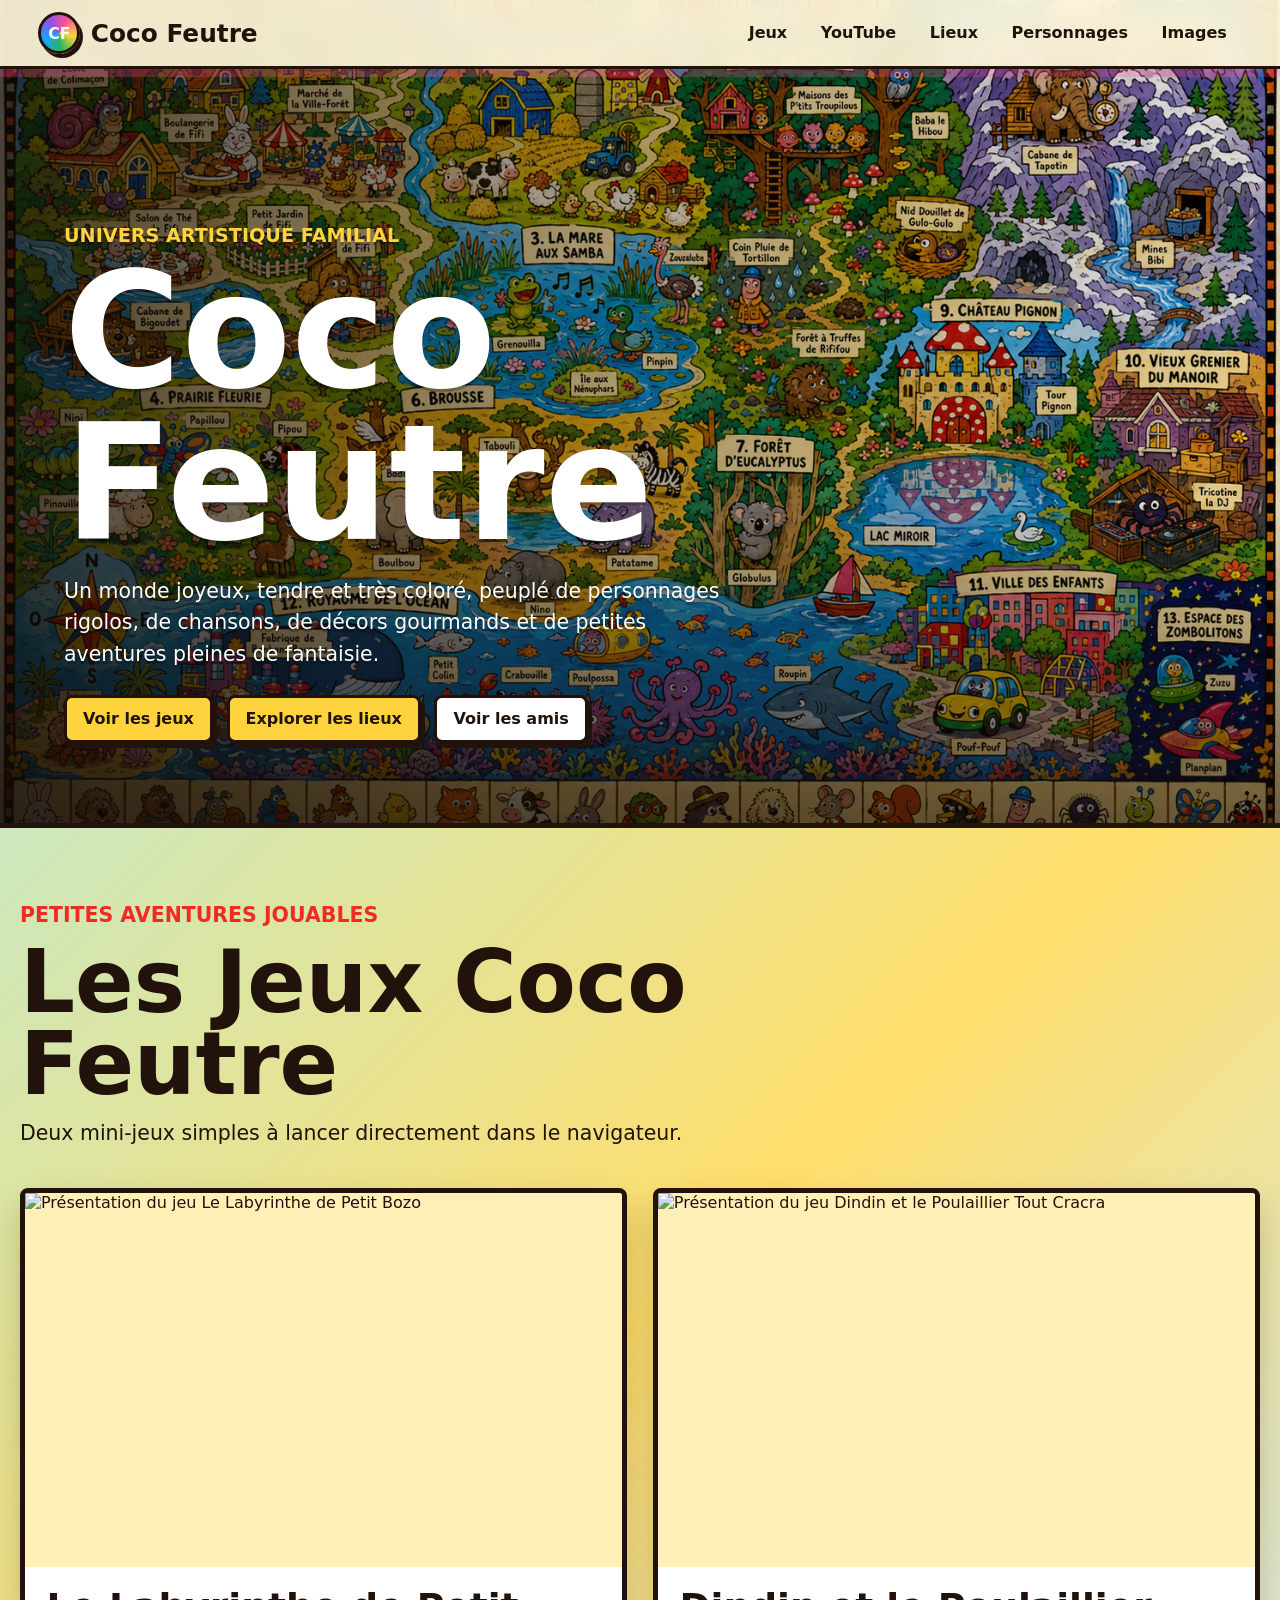
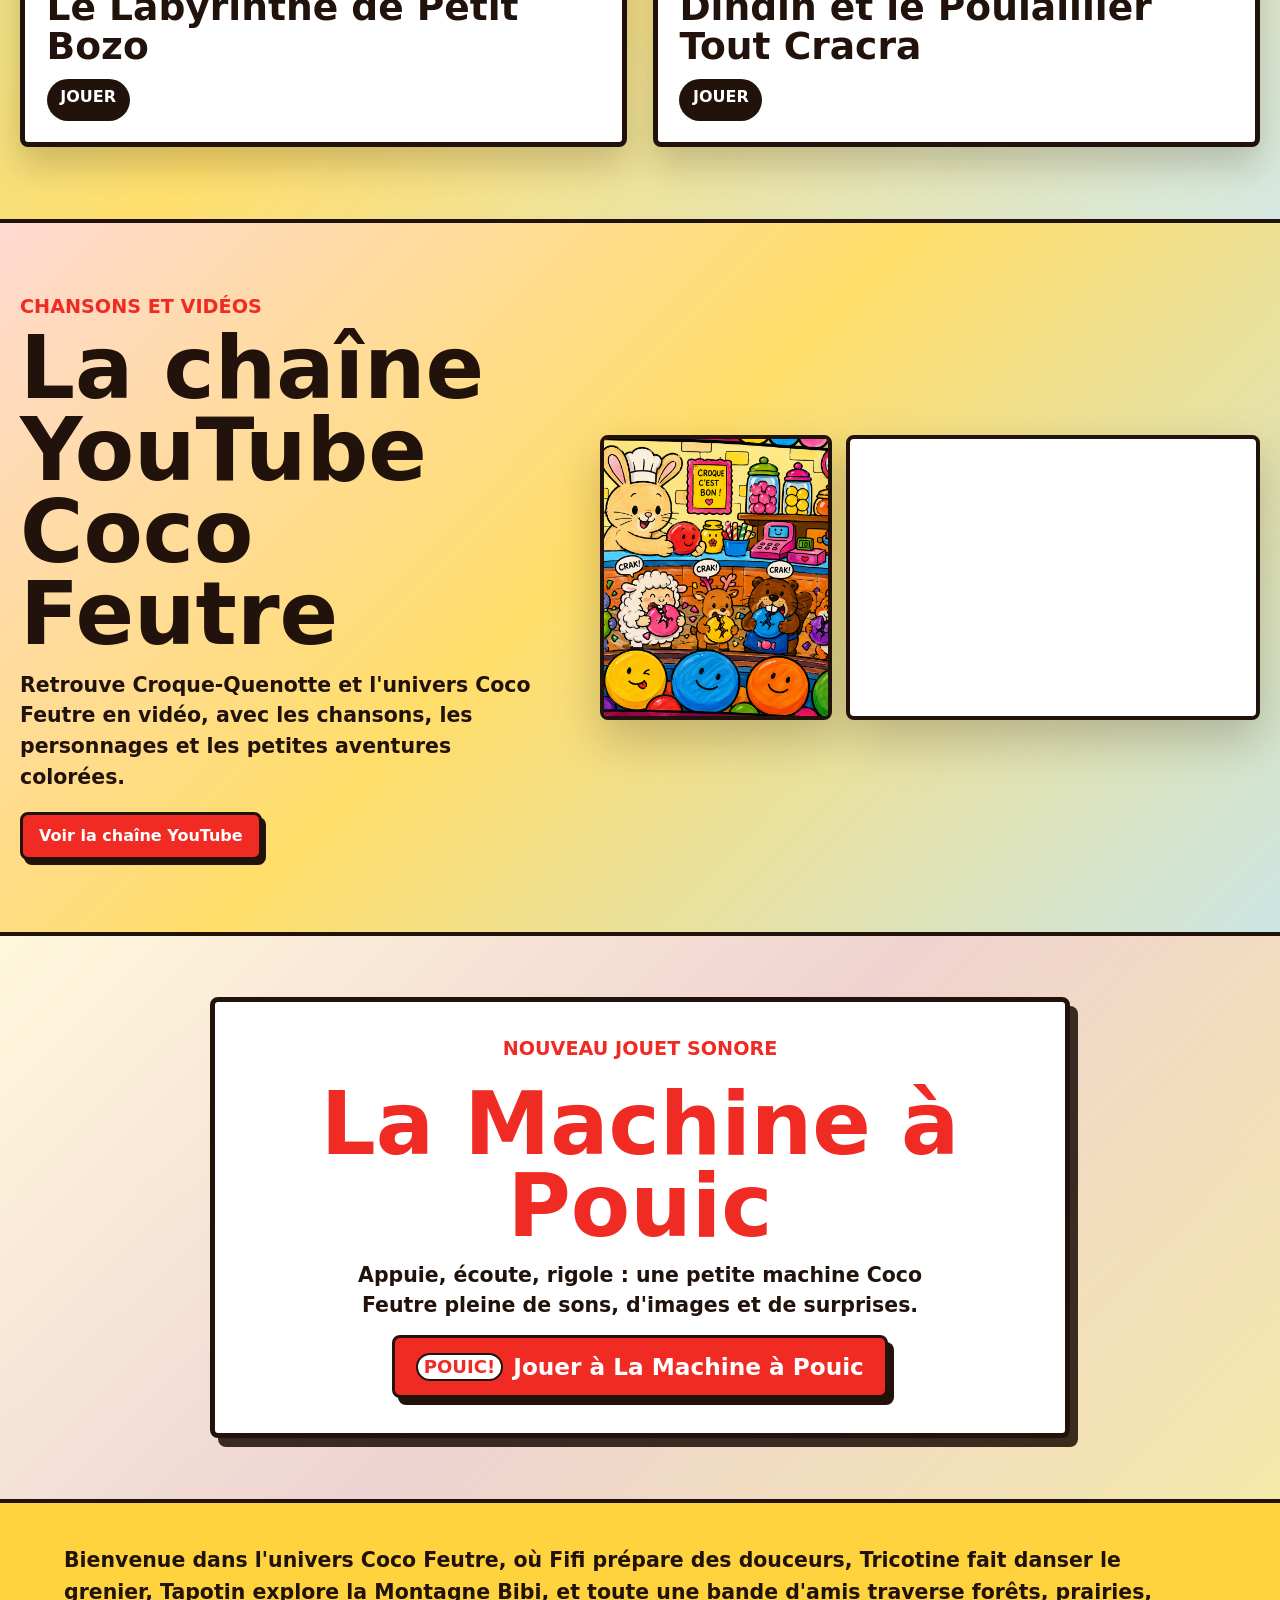
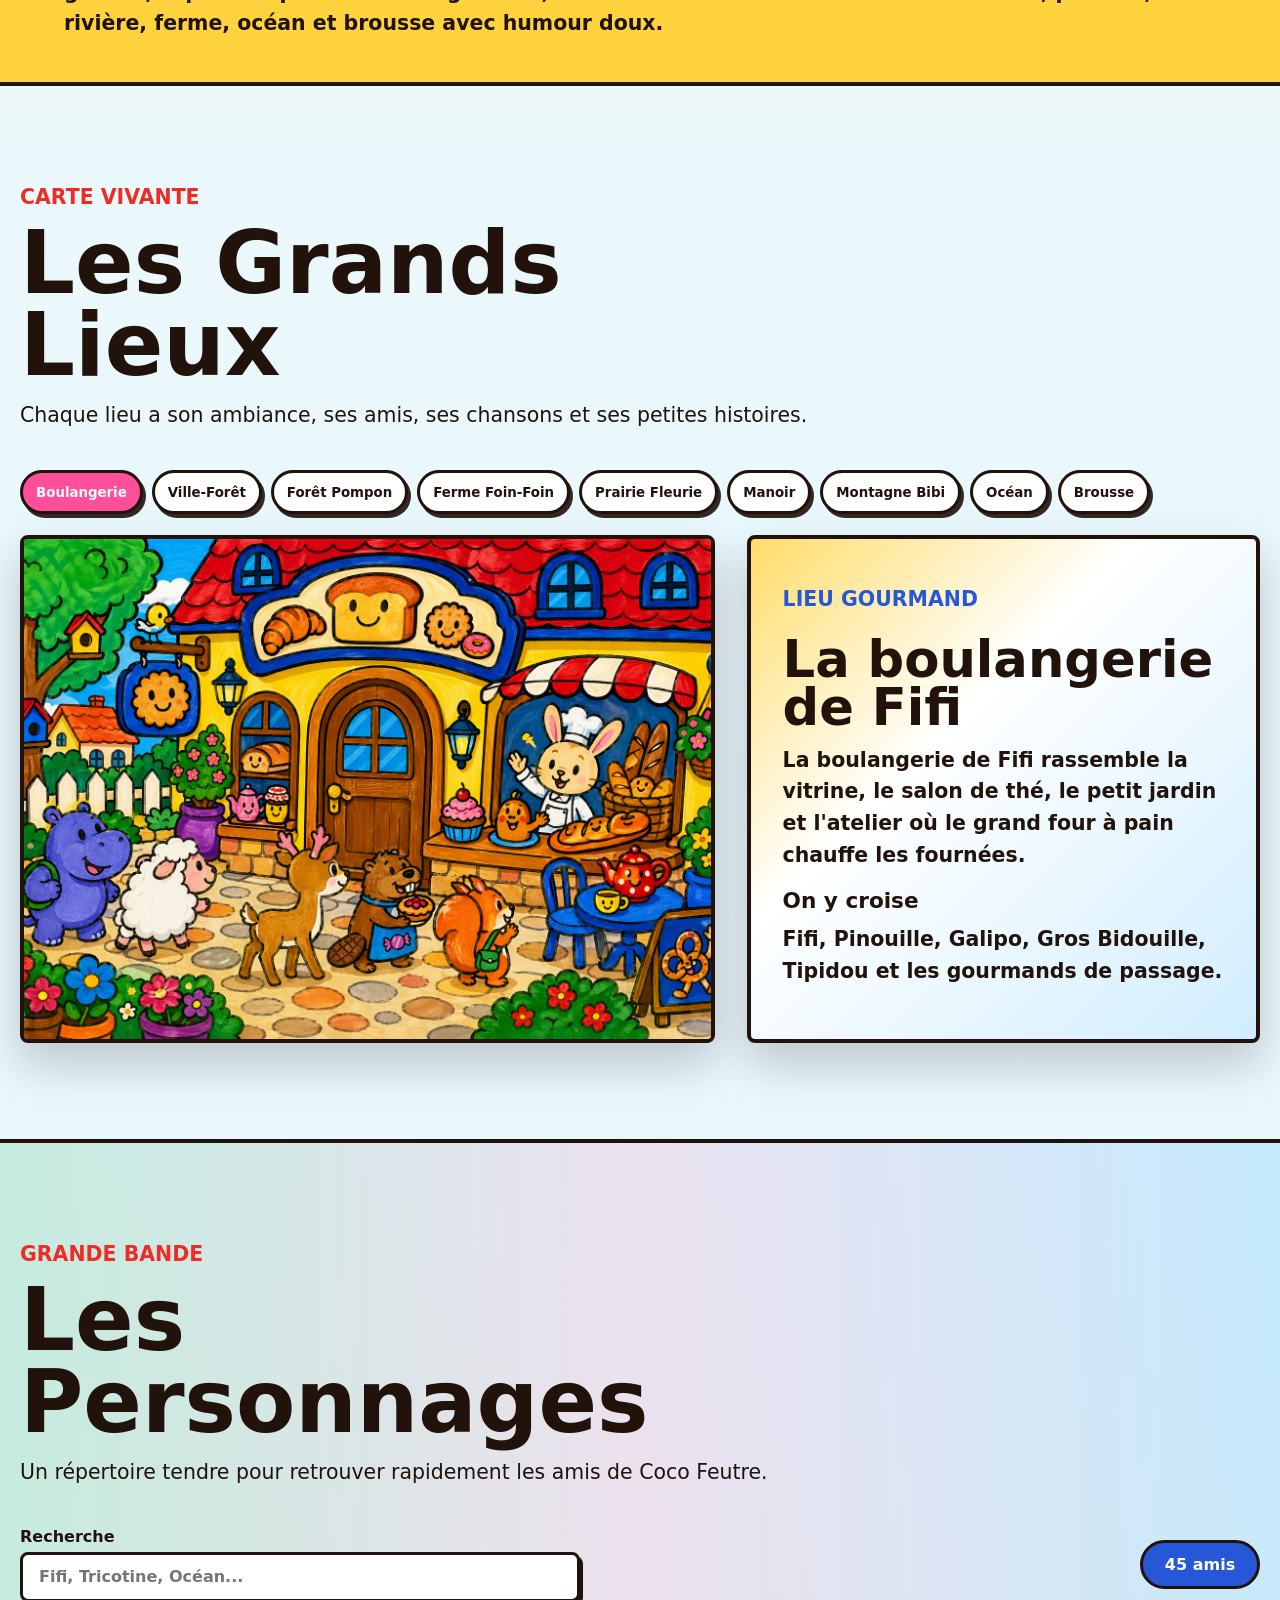
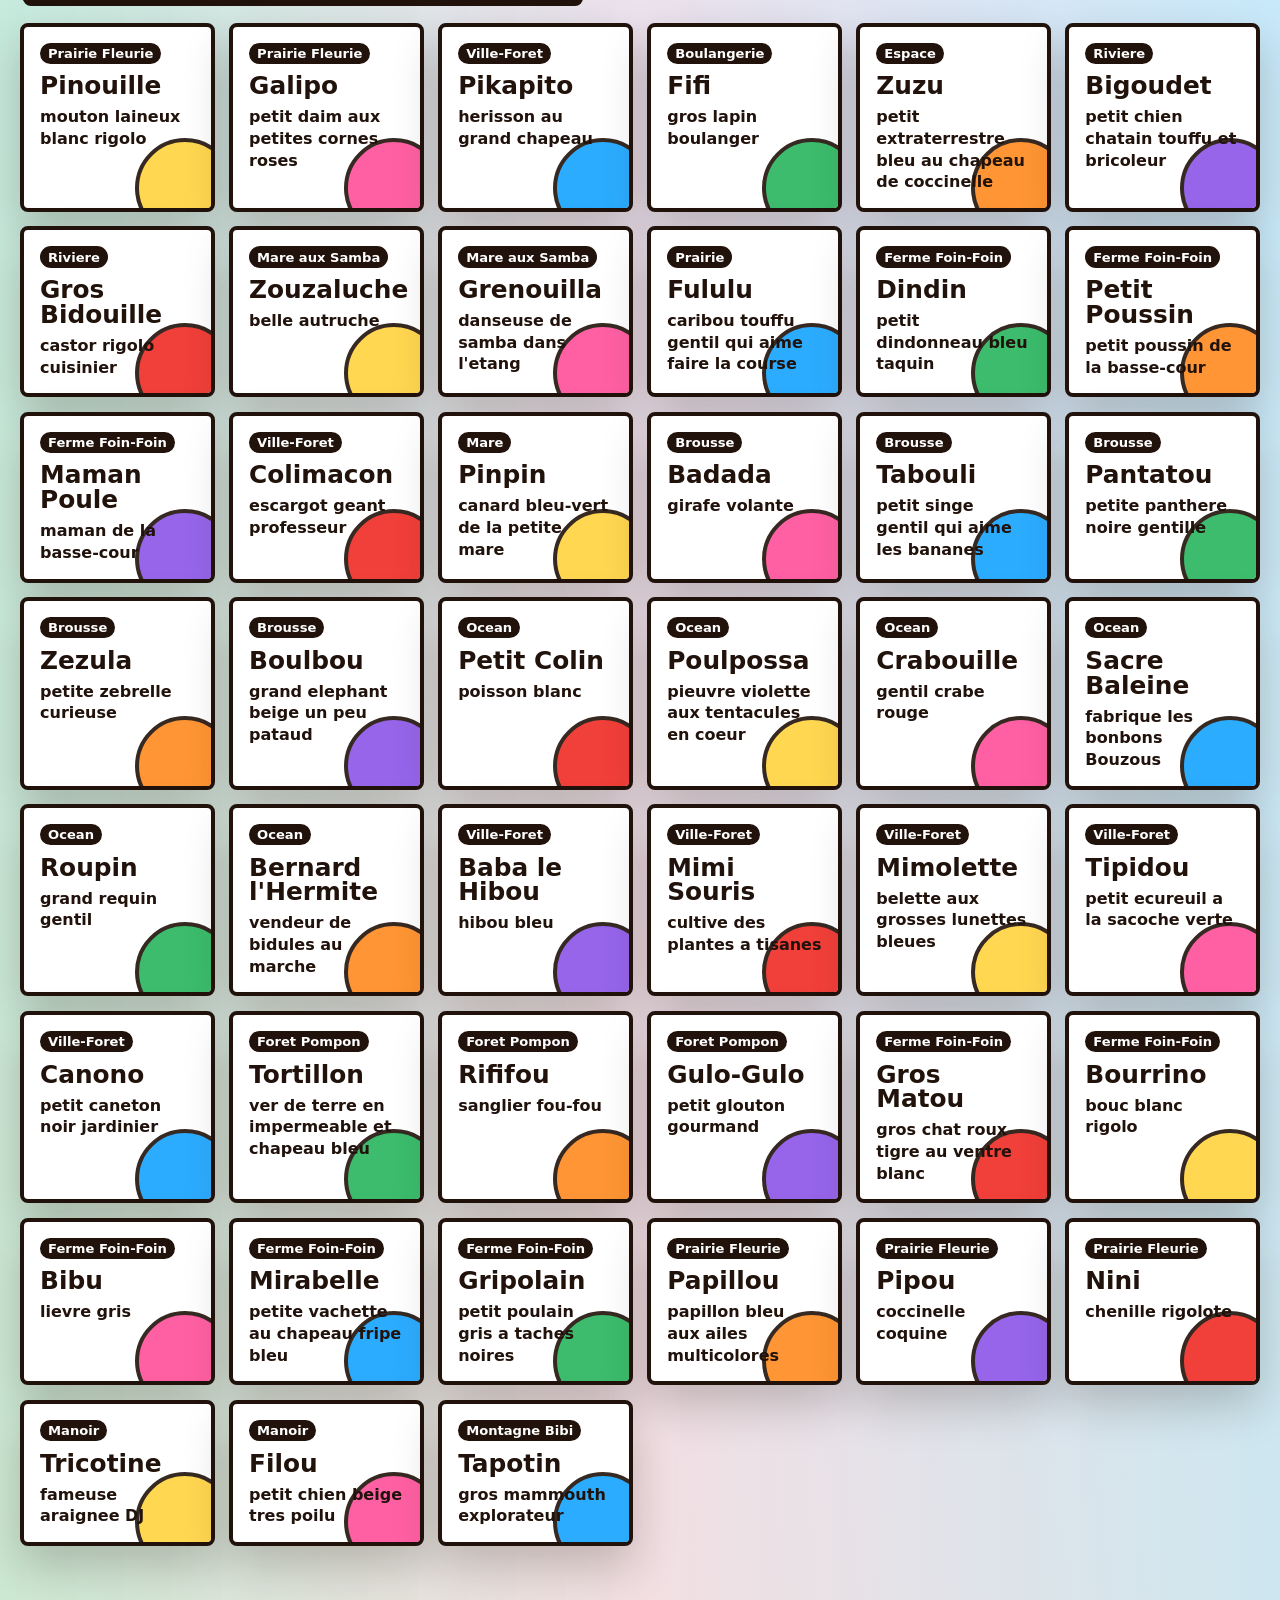
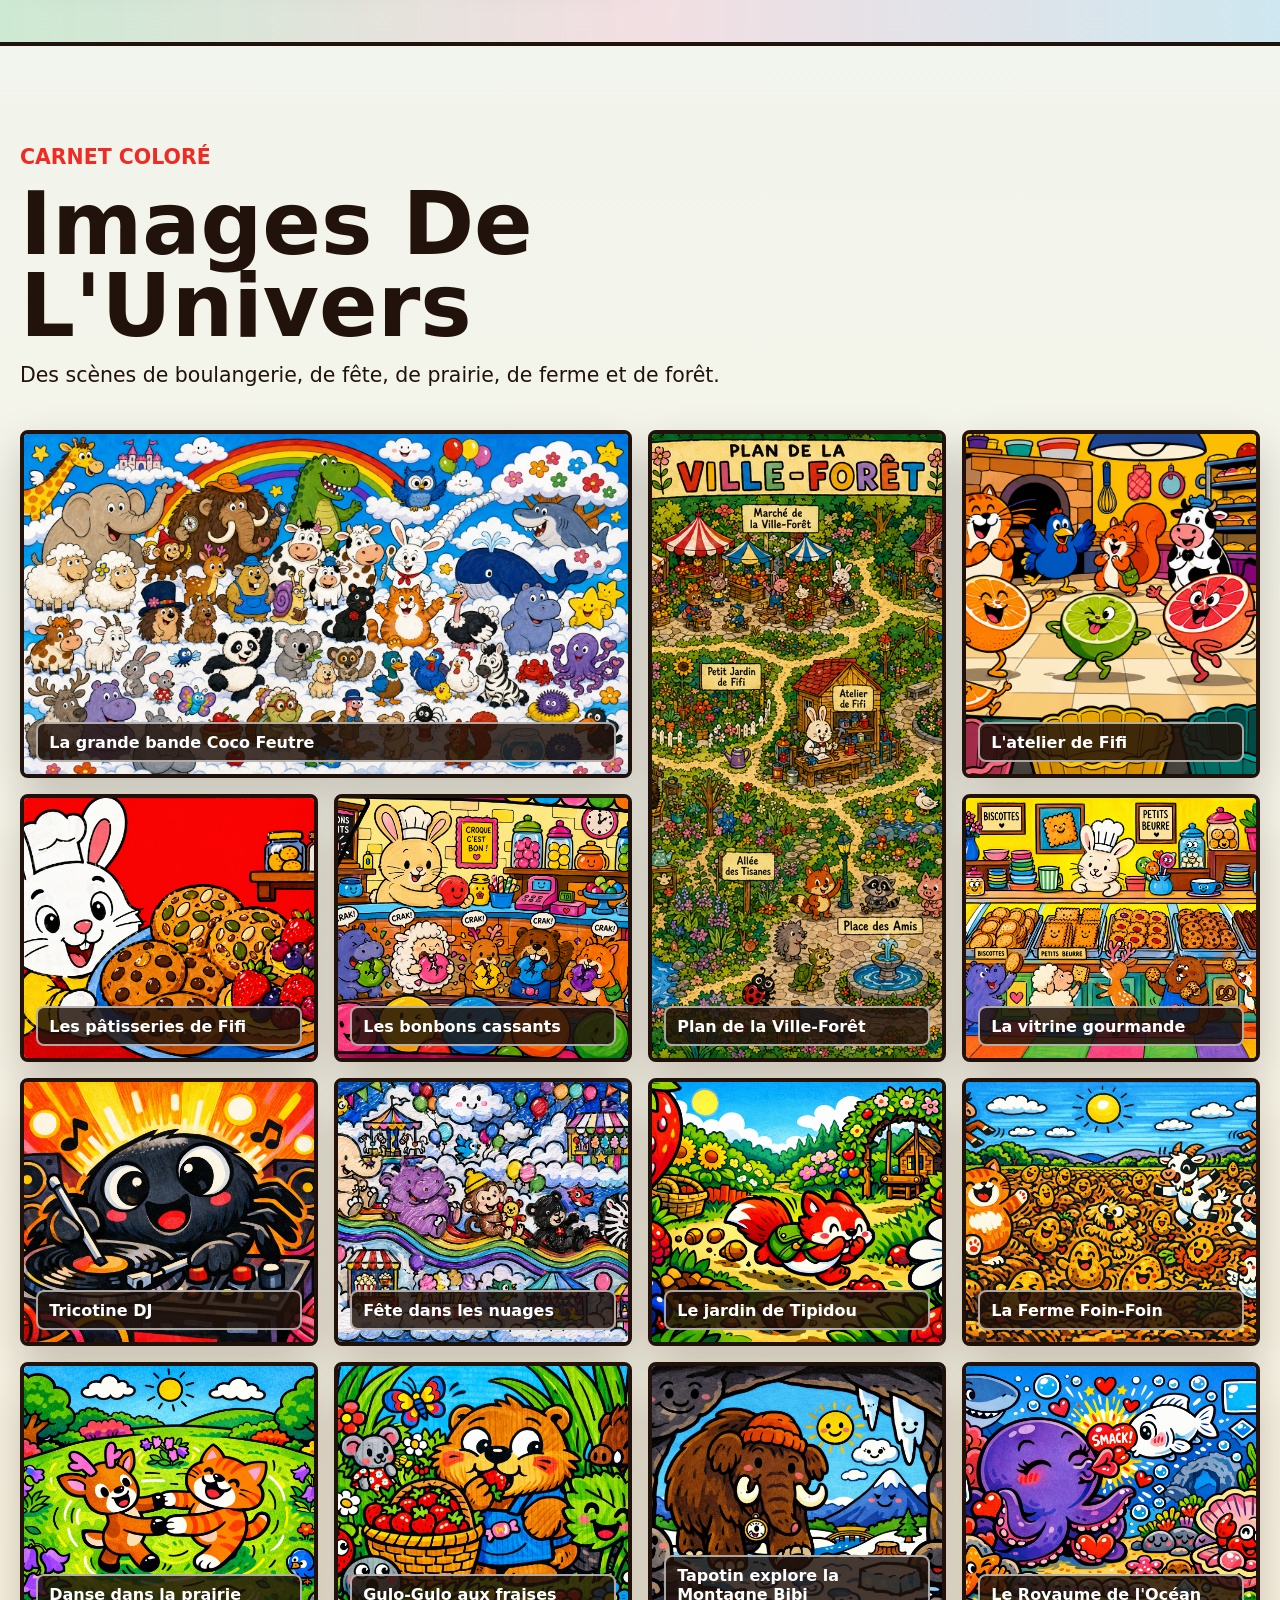
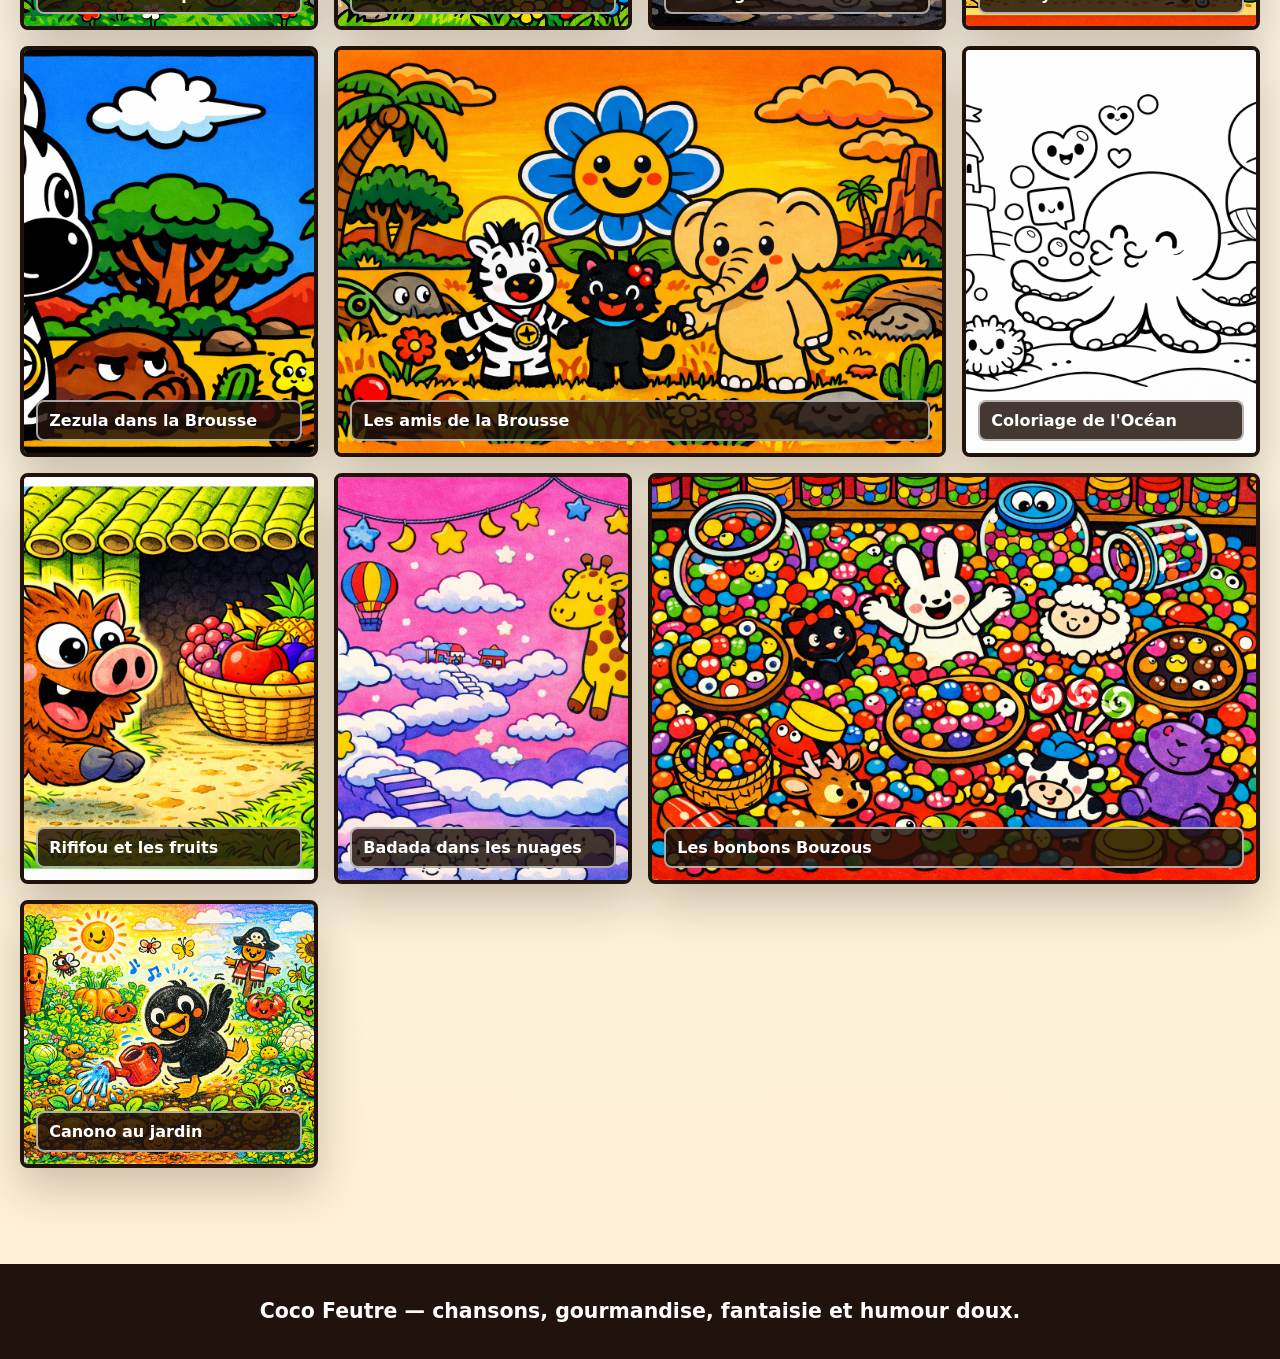
==== commit 4c839cb7: "Add files via upload" ====
--- a/index.html
+++ b/index.html
@@ -7,9 +7,9 @@
     <meta
       name="description"
       content="Mini site de l'univers Coco Feutre : personnages, lieux merveilleux, gourmandises, chansons et petites aventures colorées."
-    >
-    <link rel="stylesheet" href="styles.css">
-  </head>
+    >
+    <link rel="stylesheet" href="styles.css">
+  </head>
   <body>
     <header class="topbar" aria-label="Navigation principale">
       <a class="brand" href="#accueil" aria-label="Accueil Coco Feutre">
@@ -52,16 +52,18 @@
         </div>
         <div class="game-links" aria-label="Choisir un jeu">
           <a class="game-link bozo-link" href="jeux/bozo/index.html">
-            <span class="game-link-icon" aria-hidden="true">B</span>
-            <span class="game-link-kicker">Mini-jeu</span>
-            <span class="game-link-title">Petit Bozo</span>
-            <span class="game-link-action">Jouer</span>
+            <img src="assets/presentation-bozo.png" alt="Présentation du jeu Le Labyrinthe de Petit Bozo">
+            <span class="game-link-content">
+              <span class="game-link-title">Le Labyrinthe de Petit Bozo</span>
+              <span class="game-link-action">Jouer</span>
+            </span>
           </a>
           <a class="game-link dindin-link" href="./jeux/dindin-poulailler/">
-            <span class="game-link-icon" aria-hidden="true">D</span>
-            <span class="game-link-kicker">Mini-jeu</span>
-            <span class="game-link-title">Dindin</span>
-            <span class="game-link-action">Jouer</span>
+            <img src="assets/presentation-dindin.png" alt="Présentation du jeu Dindin et le Poulaillier Tout Cracra">
+            <span class="game-link-content">
+              <span class="game-link-title">Dindin et le Poulaillier Tout Cracra</span>
+              <span class="game-link-action">Jouer</span>
+            </span>
           </a>
         </div>
       </section>
--- a/styles.css
+++ b/styles.css
@@ -1,470 +1,420 @@
-﻿:root {
-  --ink: #21120b;
-  --paper: #fff8dc;
-  --cream: #fff0b8;
-  --sun: #ffd33d;
-  --orange: #ff8a1f;
-  --rose: #ff4f9a;
-  --red: #f02b24;
-  --sky: #16a4ff;
-  --blue: #2557d6;
-  --leaf: #27b55c;
-  --mint: #a7ec79;
-  --violet: #8b55e8;
-  --shadow: 0 20px 45px rgba(33, 18, 11, 0.22);
-  --radius: 8px;
-}
-
-* {
-  box-sizing: border-box;
-}
-
-html {
-  scroll-behavior: smooth;
-}
-
-body {
-  margin: 0;
+﻿:root {
+  --ink: #21120b;
+  --paper: #fff8dc;
+  --cream: #fff0b8;
+  --sun: #ffd33d;
+  --orange: #ff8a1f;
+  --rose: #ff4f9a;
+  --red: #f02b24;
+  --sky: #16a4ff;
+  --blue: #2557d6;
+  --leaf: #27b55c;
+  --mint: #a7ec79;
+  --violet: #8b55e8;
+  --shadow: 0 20px 45px rgba(33, 18, 11, 0.22);
+  --radius: 8px;
+}
+
+* {
+  box-sizing: border-box;
+}
+
+html {
+  scroll-behavior: smooth;
+}
+
+body {
+  margin: 0;
+  color: var(--ink);
+  font-family: "Trebuchet MS", "Arial Rounded MT Bold", system-ui, sans-serif;
+  background:
+    radial-gradient(circle at top left, rgba(255, 211, 61, 0.3), transparent 30rem),
+    linear-gradient(180deg, #fff9e8 0%, #e7f8ff 44%, #fff0d6 100%);
+}
+
+body::before {
+  position: fixed;
+  inset: 0;
+  z-index: -1;
+  pointer-events: none;
+  content: "";
+  opacity: 0.18;
+  background-image:
+    linear-gradient(45deg, rgba(33, 18, 11, 0.08) 25%, transparent 25%),
+    linear-gradient(-45deg, rgba(33, 18, 11, 0.08) 25%, transparent 25%);
+  background-size: 32px 32px;
+}
+
+img {
+  display: block;
+  max-width: 100%;
+}
+
+a {
+  color: inherit;
+}
+
+.topbar {
+  position: fixed;
+  top: 0;
+  right: 0;
+  left: 0;
+  z-index: 20;
+  display: flex;
+  align-items: center;
+  justify-content: space-between;
+  gap: 1rem;
+  min-height: 68px;
+  padding: 0.75rem clamp(1rem, 3vw, 2.5rem);
+  background: rgba(255, 248, 220, 0.92);
+  border-bottom: 3px solid var(--ink);
+  box-shadow: 0 8px 0 rgba(255, 79, 154, 0.25);
+  backdrop-filter: blur(12px);
+}
+
+.brand,
+.nav-links,
+.hero-actions,
+.place-picker,
+.character-tools {
+  display: flex;
+  align-items: center;
+}
+
+.brand {
+  gap: 0.65rem;
+  font-family: "Arial Rounded MT Bold", "Trebuchet MS", system-ui, sans-serif;
+  font-size: clamp(1.15rem, 2.2vw, 1.55rem);
+  font-weight: 800;
+  text-decoration: none;
+  white-space: nowrap;
+}
+
+.brand-mark {
+  display: grid;
+  width: 42px;
+  height: 42px;
+  place-items: center;
+  color: #fff;
+  background: conic-gradient(from 30deg, var(--rose), var(--sun), var(--leaf), var(--sky), var(--violet), var(--rose));
+  border: 3px solid var(--ink);
+  border-radius: 50%;
+  box-shadow: 3px 4px 0 var(--ink);
+  font-size: 0.98rem;
+}
+
+.nav-links {
+  gap: 0.25rem;
+  flex-wrap: wrap;
+  justify-content: flex-end;
+}
+
+.nav-links a {
+  min-height: 38px;
+  padding: 0.45rem 0.8rem;
+  border: 2px solid transparent;
+  border-radius: 999px;
+  font-weight: 900;
+  text-decoration: none;
+}
+
+.nav-links a:hover,
+.nav-links a:focus-visible {
+  background: var(--sun);
+  border-color: var(--ink);
+  outline: none;
+}
+
+.hero {
+  position: relative;
+  min-height: min(92vh, 860px);
+  padding: 8rem clamp(1rem, 5vw, 5rem) 5rem;
+  display: flex;
+  align-items: flex-end;
+  overflow: hidden;
+  border-bottom: 5px solid var(--ink);
+}
+
+.hero-image,
+.hero-shade {
+  position: absolute;
+  inset: 0;
+}
+
+.hero-image {
+  width: 100%;
+  height: 100%;
+  object-fit: cover;
+  object-position: center;
+}
+
+.hero-shade {
+  background:
+    linear-gradient(90deg, rgba(17, 10, 5, 0.75), rgba(17, 10, 5, 0.35) 46%, rgba(17, 10, 5, 0.08)),
+    linear-gradient(0deg, rgba(17, 10, 5, 0.58), transparent 38%);
+}
+
+.hero-copy {
+  position: relative;
+  width: min(760px, 100%);
+  color: #fff;
+  text-shadow: 0 3px 0 rgba(0, 0, 0, 0.25);
+}
+
+.eyebrow {
+  margin: 0 0 0.55rem;
+  color: var(--red);
+  font-family: "Arial Rounded MT Bold", "Trebuchet MS", system-ui, sans-serif;
+  font-size: clamp(1rem, 1.5vw, 1.2rem);
+  font-weight: 800;
+  text-transform: uppercase;
+}
+
+.hero .eyebrow {
+  color: var(--sun);
+}
+
+h1,
+h2,
+h3,
+h4 {
+  margin: 0;
+  font-family: "Arial Rounded MT Bold", "Trebuchet MS", system-ui, sans-serif;
+  line-height: 0.95;
+}
+
+h1 {
+  max-width: 11ch;
+  font-size: clamp(4.25rem, 13vw, 10rem);
+  letter-spacing: 0;
+}
+
+h2 {
+  font-size: clamp(2.7rem, 7vw, 5.4rem);
+}
+
+h3 {
+  font-size: clamp(2rem, 4vw, 3.7rem);
+}
+
+h4 {
+  margin-bottom: 0.45rem;
+  font-size: 1.35rem;
+}
+
+.hero-copy p:not(.eyebrow),
+.section-heading p,
+.intro-copy p,
+.place-content p,
+.footer p {
+  font-size: clamp(1.05rem, 2vw, 1.28rem);
+  line-height: 1.55;
+}
+
+.hero-copy p:not(.eyebrow) {
+  max-width: 660px;
+  margin: 1rem 0 0;
+}
+
+.hero-actions {
+  gap: 0.85rem;
+  flex-wrap: wrap;
+  margin-top: 1.5rem;
+}
+
+.button {
+  display: inline-flex;
+  align-items: center;
+  justify-content: center;
+  min-height: 48px;
+  padding: 0.72rem 1rem;
+  border: 3px solid var(--ink);
+  border-radius: var(--radius);
+  box-shadow: 4px 5px 0 var(--ink);
+  font-weight: 900;
+  text-decoration: none;
+  text-shadow: none;
+  transition: transform 150ms ease, box-shadow 150ms ease;
+}
+
+.button:hover,
+.button:focus-visible,
+.place-tab:hover,
+.place-tab:focus-visible {
+  transform: translateY(-2px);
+  outline: none;
+}
+
+.button:active,
+.place-tab:active {
+  transform: translateY(2px);
+  box-shadow: 2px 2px 0 var(--ink);
+}
+
+.primary {
+  background: var(--sun);
+  color: var(--ink);
+}
+
+.play-button {
+  background: var(--rose);
+  color: #fff;
+}
+
+.dindin-button {
+  background: var(--leaf);
+  color: #fff;
+}
+
+.play-button::before {
+  content: '>';
+  margin-right: 0.45rem;
+}
+
+.dindin-button::before {
+  content: '>';
+  margin-right: 0.45rem;
+}
+
+.secondary {
+  background: #fff;
+  color: var(--ink);
+}
+
+.intro-band {
+  padding: clamp(1.5rem, 4vw, 2.6rem) clamp(1rem, 5vw, 5rem);
+  background: var(--sun);
+  border-bottom: 4px solid var(--ink);
+}
+
+.youtube-band {
+  display: grid;
+  grid-template-columns: minmax(0, 0.9fr) minmax(320px, 1.1fr);
+  gap: clamp(1.2rem, 4vw, 2.5rem);
+  align-items: center;
+  padding: clamp(2.2rem, 6vw, 4.5rem) max(1rem, calc((100% - 1240px) / 2));
+  background:
+    linear-gradient(135deg, rgba(255, 79, 154, 0.18), rgba(255, 211, 61, 0.72) 46%, rgba(22, 164, 255, 0.22)),
+    #fff8dc;
+  border-bottom: 4px solid var(--ink);
+}
+
+.games-band {
+  padding: clamp(2.2rem, 6vw, 4.5rem) max(1rem, calc((100% - 1240px) / 2));
+  background:
+    linear-gradient(135deg, rgba(39, 181, 92, 0.24), rgba(255, 211, 61, 0.7), rgba(22, 164, 255, 0.18)),
+    #fff8dc;
+  border-bottom: 4px solid var(--ink);
+}
+
+.game-links {
+  display: grid;
+  grid-template-columns: repeat(2, minmax(0, 1fr));
+  gap: clamp(1rem, 3vw, 1.6rem);
+}
+
+.game-link {
+  display: grid;
+  overflow: hidden;
   color: var(--ink);
-  font-family: "Trebuchet MS", "Arial Rounded MT Bold", system-ui, sans-serif;
-  background:
-    radial-gradient(circle at top left, rgba(255, 211, 61, 0.3), transparent 30rem),
-    linear-gradient(180deg, #fff9e8 0%, #e7f8ff 44%, #fff0d6 100%);
-}
-
-body::before {
-  position: fixed;
-  inset: 0;
-  z-index: -1;
-  pointer-events: none;
-  content: "";
-  opacity: 0.18;
-  background-image:
-    linear-gradient(45deg, rgba(33, 18, 11, 0.08) 25%, transparent 25%),
-    linear-gradient(-45deg, rgba(33, 18, 11, 0.08) 25%, transparent 25%);
-  background-size: 32px 32px;
-}
-
-img {
-  display: block;
-  max-width: 100%;
-}
-
-a {
-  color: inherit;
-}
-
-.topbar {
-  position: fixed;
-  top: 0;
-  right: 0;
-  left: 0;
-  z-index: 20;
-  display: flex;
-  align-items: center;
-  justify-content: space-between;
-  gap: 1rem;
-  min-height: 68px;
-  padding: 0.75rem clamp(1rem, 3vw, 2.5rem);
-  background: rgba(255, 248, 220, 0.92);
-  border-bottom: 3px solid var(--ink);
-  box-shadow: 0 8px 0 rgba(255, 79, 154, 0.25);
-  backdrop-filter: blur(12px);
-}
-
-.brand,
-.nav-links,
-.hero-actions,
-.place-picker,
-.character-tools {
-  display: flex;
-  align-items: center;
-}
-
-.brand {
-  gap: 0.65rem;
-  font-family: "Arial Rounded MT Bold", "Trebuchet MS", system-ui, sans-serif;
-  font-size: clamp(1.15rem, 2.2vw, 1.55rem);
-  font-weight: 800;
   text-decoration: none;
-  white-space: nowrap;
-}
-
-.brand-mark {
-  display: grid;
-  width: 42px;
-  height: 42px;
-  place-items: center;
-  color: #fff;
-  background: conic-gradient(from 30deg, var(--rose), var(--sun), var(--leaf), var(--sky), var(--violet), var(--rose));
-  border: 3px solid var(--ink);
-  border-radius: 50%;
-  box-shadow: 3px 4px 0 var(--ink);
-  font-size: 0.98rem;
-}
-
-.nav-links {
-  gap: 0.25rem;
-  flex-wrap: wrap;
-  justify-content: flex-end;
-}
-
-.nav-links a {
-  min-height: 38px;
-  padding: 0.45rem 0.8rem;
-  border: 2px solid transparent;
-  border-radius: 999px;
-  font-weight: 900;
-  text-decoration: none;
-}
-
-.nav-links a:hover,
-.nav-links a:focus-visible {
-  background: var(--sun);
-  border-color: var(--ink);
-  outline: none;
-}
-
-.hero {
-  position: relative;
-  min-height: min(92vh, 860px);
-  padding: 8rem clamp(1rem, 5vw, 5rem) 5rem;
-  display: flex;
-  align-items: flex-end;
-  overflow: hidden;
-  border-bottom: 5px solid var(--ink);
-}
-
-.hero-image,
-.hero-shade {
-  position: absolute;
-  inset: 0;
-}
-
-.hero-image {
-  width: 100%;
-  height: 100%;
-  object-fit: cover;
-  object-position: center;
-}
-
-.hero-shade {
-  background:
-    linear-gradient(90deg, rgba(17, 10, 5, 0.75), rgba(17, 10, 5, 0.35) 46%, rgba(17, 10, 5, 0.08)),
-    linear-gradient(0deg, rgba(17, 10, 5, 0.58), transparent 38%);
-}
-
-.hero-copy {
-  position: relative;
-  width: min(760px, 100%);
-  color: #fff;
-  text-shadow: 0 3px 0 rgba(0, 0, 0, 0.25);
-}
-
-.eyebrow {
-  margin: 0 0 0.55rem;
-  color: var(--red);
-  font-family: "Arial Rounded MT Bold", "Trebuchet MS", system-ui, sans-serif;
-  font-size: clamp(1rem, 1.5vw, 1.2rem);
-  font-weight: 800;
-  text-transform: uppercase;
-}
-
-.hero .eyebrow {
-  color: var(--sun);
-}
-
-h1,
-h2,
-h3,
-h4 {
-  margin: 0;
-  font-family: "Arial Rounded MT Bold", "Trebuchet MS", system-ui, sans-serif;
-  line-height: 0.95;
-}
-
-h1 {
-  max-width: 11ch;
-  font-size: clamp(4.25rem, 13vw, 10rem);
-  letter-spacing: 0;
-}
-
-h2 {
-  font-size: clamp(2.7rem, 7vw, 5.4rem);
-}
-
-h3 {
-  font-size: clamp(2rem, 4vw, 3.7rem);
-}
-
-h4 {
-  margin-bottom: 0.45rem;
-  font-size: 1.35rem;
-}
-
-.hero-copy p:not(.eyebrow),
-.section-heading p,
-.intro-copy p,
-.place-content p,
-.footer p {
-  font-size: clamp(1.05rem, 2vw, 1.28rem);
-  line-height: 1.55;
-}
-
-.hero-copy p:not(.eyebrow) {
-  max-width: 660px;
-  margin: 1rem 0 0;
-}
-
-.hero-actions {
-  gap: 0.85rem;
-  flex-wrap: wrap;
-  margin-top: 1.5rem;
-}
-
-.button {
-  display: inline-flex;
-  align-items: center;
-  justify-content: center;
-  min-height: 48px;
-  padding: 0.72rem 1rem;
-  border: 3px solid var(--ink);
-  border-radius: var(--radius);
-  box-shadow: 4px 5px 0 var(--ink);
-  font-weight: 900;
-  text-decoration: none;
-  text-shadow: none;
-  transition: transform 150ms ease, box-shadow 150ms ease;
-}
-
-.button:hover,
-.button:focus-visible,
-.place-tab:hover,
-.place-tab:focus-visible {
-  transform: translateY(-2px);
-  outline: none;
-}
-
-.button:active,
-.place-tab:active {
-  transform: translateY(2px);
-  box-shadow: 2px 2px 0 var(--ink);
-}
-
-.primary {
-  background: var(--sun);
-  color: var(--ink);
-}
-
-.play-button {
-  background: var(--rose);
-  color: #fff;
-}
-
-.dindin-button {
-  background: var(--leaf);
-  color: #fff;
-}
-
-.play-button::before {
-  content: '>';
-  margin-right: 0.45rem;
-}
-
-.dindin-button::before {
-  content: '>';
-  margin-right: 0.45rem;
-}
-
-.secondary {
-  background: #fff;
-  color: var(--ink);
-}
-
-.intro-band {
-  padding: clamp(1.5rem, 4vw, 2.6rem) clamp(1rem, 5vw, 5rem);
-  background: var(--sun);
-  border-bottom: 4px solid var(--ink);
-}
-
-.youtube-band {
-  display: grid;
-  grid-template-columns: minmax(0, 0.9fr) minmax(320px, 1.1fr);
-  gap: clamp(1.2rem, 4vw, 2.5rem);
-  align-items: center;
-  padding: clamp(2.2rem, 6vw, 4.5rem) max(1rem, calc((100% - 1240px) / 2));
-  background:
-    linear-gradient(135deg, rgba(255, 79, 154, 0.18), rgba(255, 211, 61, 0.72) 46%, rgba(22, 164, 255, 0.22)),
-    #fff8dc;
-  border-bottom: 4px solid var(--ink);
-}
-
-.games-band {
-  padding: clamp(2.2rem, 6vw, 4.5rem) max(1rem, calc((100% - 1240px) / 2));
-  background:
-    linear-gradient(135deg, rgba(39, 181, 92, 0.24), rgba(255, 211, 61, 0.7), rgba(22, 164, 255, 0.18)),
-    #fff8dc;
-  border-bottom: 4px solid var(--ink);
-}
-
-.games-grid {
-  display: grid;
-  grid-template-columns: minmax(0, 1fr);
-  gap: 1rem;
-}
-
-.game-card {
-  display: grid;
-  grid-template-columns: minmax(260px, 0.9fr) minmax(320px, 1.1fr);
-  overflow: hidden;
   background: #fff;
   border: 5px solid var(--ink);
   border-radius: var(--radius);
-  box-shadow: 8px 9px 0 rgba(33, 18, 11, 0.88);
-}
-
-.game-card-art {
-  position: relative;
-  min-height: 300px;
-  overflow: hidden;
-  background: linear-gradient(#69dfff 0 56%, #60df64 56% 100%);
-  border-right: 5px solid var(--ink);
-}
-
-.game-card-art span {
-  position: absolute;
-  display: block;
-  border: 5px solid var(--ink);
-}
-
-.game-sun {
-  top: 24px;
-  right: 34px;
-  width: 64px;
-  height: 64px;
-  background: var(--sun);
-  border-radius: 50%;
-}
-
-.game-coop {
-  left: 36px;
-  bottom: 46px;
-  width: 128px;
-  height: 94px;
-  background: var(--orange);
-  border-radius: var(--radius);
-}
-
-.game-coop::before {
-  position: absolute;
-  inset: -48px -16px auto;
-  height: 58px;
-  content: "";
-  background: var(--rose);
-  border: 5px solid var(--ink);
-  clip-path: polygon(50% 0, 100% 100%, 0 100%);
-}
-
-.game-dindin {
-  right: 90px;
-  bottom: 54px;
-  width: 84px;
-  height: 84px;
-  background: #20b9ff;
-  border-radius: 50%;
-}
-
-.game-dindin::before,
-.game-dindin::after {
-  position: absolute;
-  top: 18px;
-  width: 12px;
-  height: 12px;
-  content: "";
-  background: #fff;
-  border: 4px solid var(--ink);
-  border-radius: 50%;
-}
-
-.game-dindin::before {
-  left: 18px;
-}
-
-.game-dindin::after {
-  right: 18px;
-}
-
-.game-dirt {
-  right: 36px;
-  bottom: 34px;
-  width: 70px;
-  height: 42px;
-  background: #8b4b22;
-  border-radius: 50%;
-  transform: rotate(-8deg);
-}
-
-.game-card-copy {
+  box-shadow: 0 18px 34px rgba(33, 18, 11, 0.2);
+  transition: transform 160ms ease, box-shadow 160ms ease;
+}
+
+.game-link:hover,
+.game-link:focus-visible {
+  transform: translateY(-3px);
+  outline: none;
+  box-shadow: 0 24px 42px rgba(33, 18, 11, 0.26);
+}
+
+.game-link:active {
+  transform: translateY(2px);
+  box-shadow: 0 12px 24px rgba(33, 18, 11, 0.22);
+}
+
+.game-link img {
+  width: 100%;
+  aspect-ratio: 16 / 10;
+  object-fit: cover;
+  background: var(--cream);
+  transition: transform 180ms ease;
+}
+
+.game-link:hover img,
+.game-link:focus-visible img {
+  transform: scale(1.025);
+}
+
+.game-link-content {
   display: grid;
-  align-content: center;
-  justify-items: start;
-  gap: 0.9rem;
-  padding: clamp(1.25rem, 4vw, 2.2rem);
-}
-
-.game-card-copy h3 {
-  max-width: 12ch;
-  color: var(--leaf);
-}
-
-.game-card-copy p:not(.eyebrow) {
-  max-width: 620px;
-  margin: 0;
-  font-size: clamp(1.05rem, 2vw, 1.28rem);
+  gap: 0.85rem;
+  align-content: start;
+  padding: clamp(1rem, 3vw, 1.35rem);
+}
+
+.game-link-title {
+  font-family: "Arial Rounded MT Bold", "Trebuchet MS", system-ui, sans-serif;
+  font-size: clamp(1.45rem, 3vw, 2.35rem);
   font-weight: 900;
-  line-height: 1.45;
-}
-
-.youtube-copy p:not(.eyebrow) {
-  margin: 0.9rem 0 1.2rem;
-  font-size: clamp(1.05rem, 2vw, 1.28rem);
-  font-weight: 800;
-  line-height: 1.5;
-}
-
-.youtube-copy h2 {
-  max-width: 10ch;
-}
-
-.youtube-button {
+  line-height: 1.02;
+}
+
+.game-link-action {
   width: fit-content;
-  background: var(--red);
+  min-height: 42px;
+  padding: 0.5rem 0.85rem;
   color: #fff;
-}
-
-.youtube-frame-wrap {
-  position: relative;
-  display: grid;
-  grid-template-columns: 0.56fr 1fr;
-  gap: 0.85rem;
-  align-items: stretch;
-}
-
-.youtube-poster,
-.youtube-frame {
-  width: 100%;
-  min-height: 285px;
-  border: 4px solid var(--ink);
-  border-radius: var(--radius);
-  box-shadow: var(--shadow);
-  background: #fff;
-}
-
-.youtube-poster {
-  height: 100%;
-  object-fit: cover;
-}
-
+  background: var(--ink);
+  border-radius: 999px;
+  font-weight: 900;
+  text-transform: uppercase;
+}
+
+.youtube-copy p:not(.eyebrow) {
+  margin: 0.9rem 0 1.2rem;
+  font-size: clamp(1.05rem, 2vw, 1.28rem);
+  font-weight: 800;
+  line-height: 1.5;
+}
+
+.youtube-copy h2 {
+  max-width: 10ch;
+}
+
+.youtube-button {
+  width: fit-content;
+  background: var(--red);
+  color: #fff;
+}
+
+.youtube-frame-wrap {
+  position: relative;
+  display: grid;
+  grid-template-columns: 0.56fr 1fr;
+  gap: 0.85rem;
+  align-items: stretch;
+}
+
+.youtube-poster,
+.youtube-frame {
+  width: 100%;
+  min-height: 285px;
+  border: 4px solid var(--ink);
+  border-radius: var(--radius);
+  box-shadow: var(--shadow);
+  background: #fff;
+}
+
+.youtube-poster {
+  height: 100%;
+  object-fit: cover;
+}
+
 .youtube-frame {
   aspect-ratio: 16 / 9;
 }
@@ -520,441 +470,437 @@
   border-radius: 999px;
   font-size: 0.78em;
 }
+
 .intro-copy {
-  width: min(1180px, 100%);
-  margin: 0 auto;
-}
-
-.intro-copy p {
-  margin: 0;
-  font-weight: 800;
-}
-
-.section {
-  width: min(1240px, calc(100% - 2rem));
-  margin: 0 auto;
-  padding: clamp(3.5rem, 8vw, 6rem) 0;
-}
-
-.section-heading {
-  max-width: 820px;
-  margin-bottom: clamp(1.5rem, 4vw, 2.4rem);
-}
-
-.section-heading p:last-child {
-  margin: 0.85rem 0 0;
-}
-
-.place-picker {
-  gap: 0.55rem;
-  flex-wrap: wrap;
-  margin-bottom: 1.3rem;
-}
-
-.place-tab {
-  min-height: 44px;
-  padding: 0.58rem 0.82rem;
-  color: var(--ink);
-  background: #fff;
-  border: 3px solid var(--ink);
-  border-radius: 999px;
-  box-shadow: 3px 4px 0 rgba(33, 18, 11, 0.9);
-  cursor: pointer;
-  font-family: inherit;
-  font-weight: 900;
-}
-
-.place-tab.is-active {
-  background: var(--rose);
-  color: #fff;
-}
-
-.place-focus {
-  display: grid;
-  grid-template-columns: minmax(0, 1.15fr) minmax(320px, 0.85fr);
-  gap: clamp(1.2rem, 3vw, 2rem);
-  align-items: stretch;
-}
-
-.place-media,
-.place-content,
-.character-card,
-.gallery-item {
-  border: 4px solid var(--ink);
-  border-radius: var(--radius);
-  box-shadow: var(--shadow);
-  background: #fff;
-}
-
-.place-media {
-  overflow: hidden;
-  min-height: 390px;
-}
-
-.place-media img {
-  width: 100%;
-  height: 100%;
-  min-height: 390px;
-  object-fit: cover;
-}
-
-.place-content {
-  display: flex;
-  flex-direction: column;
-  justify-content: center;
-  padding: clamp(1.1rem, 3vw, 2rem);
-  background:
-    linear-gradient(135deg, rgba(255, 211, 61, 0.78), rgba(255, 255, 255, 0.95) 38%, rgba(22, 164, 255, 0.2)),
-    #fff;
-}
-
-.place-kicker {
-  margin: 0 0 0.6rem;
-  color: var(--blue);
-  font-weight: 900;
-  text-transform: uppercase;
-}
-
-.place-content p {
-  margin: 0.8rem 0 1.2rem;
-  font-weight: 700;
-}
-
-.characters-section {
-  width: 100%;
-  max-width: none;
-  padding-right: max(1rem, calc((100% - 1240px) / 2));
-  padding-left: max(1rem, calc((100% - 1240px) / 2));
-  background:
-    linear-gradient(90deg, rgba(39, 181, 92, 0.18), rgba(255, 79, 154, 0.13), rgba(22, 164, 255, 0.16));
-  border-block: 4px solid var(--ink);
-}
-
-.character-tools {
-  justify-content: space-between;
-  gap: 1rem;
-  margin-bottom: 1.3rem;
-}
-
-.search-box {
-  display: grid;
-  gap: 0.35rem;
-  width: min(560px, 100%);
-  font-weight: 900;
-}
-
-.search-box input {
-  width: 100%;
-  min-height: 50px;
-  padding: 0.75rem 1rem;
-  color: var(--ink);
-  background: #fff;
-  border: 3px solid var(--ink);
-  border-radius: var(--radius);
-  box-shadow: 3px 4px 0 var(--ink);
-  font: inherit;
-  font-weight: 800;
-}
-
-.count-pill {
-  min-width: 120px;
-  padding: 0.75rem 1rem;
-  background: var(--blue);
-  border: 3px solid var(--ink);
-  border-radius: 999px;
-  color: #fff;
-  font-weight: 900;
-  text-align: center;
-}
-
-.character-grid {
-  display: grid;
-  grid-template-columns: repeat(auto-fit, minmax(190px, 1fr));
-  gap: 0.9rem;
-}
-
-.character-card {
-  position: relative;
-  min-height: 142px;
-  padding: 1rem 1rem 0.95rem;
-  overflow: hidden;
-}
-
-.character-card::after {
-  position: absolute;
-  right: -24px;
-  bottom: -30px;
-  width: 92px;
-  height: 92px;
-  content: "";
-  background: var(--card-color, var(--sun));
-  border: 4px solid var(--ink);
-  border-radius: 50%;
-  opacity: 0.9;
-}
-
-.character-card h3 {
-  position: relative;
-  z-index: 1;
-  margin-bottom: 0.45rem;
-  font-size: 1.55rem;
-  line-height: 1;
-}
-
-.character-card p {
-  position: relative;
-  z-index: 1;
-  margin: 0;
-  font-weight: 800;
-  line-height: 1.35;
-}
-
-.tag {
-  position: relative;
-  z-index: 1;
-  display: inline-flex;
-  margin-bottom: 0.65rem;
-  padding: 0.2rem 0.5rem;
-  color: #fff;
-  background: var(--ink);
-  border-radius: 999px;
-  font-size: 0.82rem;
-  font-weight: 900;
-}
-
-.gallery-grid {
-  display: grid;
-  grid-template-columns: repeat(4, 1fr);
-  grid-auto-flow: dense;
-  gap: 1rem;
-}
-
-.gallery-item {
-  position: relative;
-  min-height: 260px;
-  margin: 0;
-  overflow: hidden;
-  cursor: zoom-in;
-}
-
-.gallery-item:focus-visible {
-  outline: 5px solid var(--rose);
-  outline-offset: 4px;
-}
-
-.gallery-item.wide {
-  grid-column: span 2;
-}
-
-.gallery-item.tall {
-  grid-row: span 2;
-}
-
-.gallery-item img {
-  width: 100%;
-  height: 100%;
-  min-height: 260px;
-  object-fit: cover;
-  transition: transform 250ms ease;
-}
-
-.gallery-item:hover img {
-  transform: scale(1.03);
-}
-
-.gallery-item figcaption {
-  position: absolute;
-  right: 0.75rem;
-  bottom: 0.75rem;
-  left: 0.75rem;
-  padding: 0.55rem 0.7rem;
-  color: #fff;
-  background: rgba(33, 18, 11, 0.84);
-  border: 2px solid rgba(255, 255, 255, 0.62);
-  border-radius: var(--radius);
-  font-weight: 900;
-}
-
-.lightbox {
-  position: fixed;
-  inset: 0;
-  z-index: 80;
-  display: none;
-  padding: clamp(0.65rem, 2vw, 1.25rem);
-  background: rgba(15, 9, 5, 0.86);
-}
-
-.lightbox.is-open {
-  display: grid;
-  place-items: center;
-}
-
-.lightbox-panel {
-  display: grid;
-  grid-template-rows: auto minmax(0, 1fr);
-  width: min(1240px, 100%);
-  height: min(860px, 100%);
-  overflow: hidden;
-  background: var(--paper);
-  border: 4px solid #fff;
-  border-radius: var(--radius);
-  box-shadow: 0 28px 70px rgba(0, 0, 0, 0.42);
-}
-
-.lightbox-tools {
-  display: flex;
-  align-items: center;
-  justify-content: space-between;
-  gap: 1rem;
-  padding: 0.7rem;
-  background: var(--ink);
-  color: #fff;
-}
-
-.lightbox-tools p {
-  margin: 0;
-  font-weight: 900;
-}
-
-.lightbox-buttons {
-  display: flex;
-  gap: 0.45rem;
-  flex-wrap: wrap;
-  justify-content: flex-end;
-}
-
-.lightbox-button {
-  min-width: 42px;
-  min-height: 38px;
-  padding: 0.35rem 0.65rem;
-  color: var(--ink);
-  background: var(--sun);
-  border: 3px solid #fff;
-  border-radius: var(--radius);
-  cursor: pointer;
-  font: inherit;
-  font-weight: 900;
-}
-
-.close-lightbox {
-  background: var(--rose);
-  color: #fff;
-}
-
-.lightbox-stage {
-  display: grid;
-  align-items: start;
-  justify-items: center;
-  overflow: auto;
-  padding: 1rem;
-  background:
-    linear-gradient(45deg, rgba(33, 18, 11, 0.05) 25%, transparent 25%),
-    linear-gradient(-45deg, rgba(33, 18, 11, 0.05) 25%, transparent 25%),
-    #fff;
-  background-size: 28px 28px;
-}
-
-.lightbox-stage img {
-  width: auto;
-  max-width: 100%;
-  max-height: calc(100vh - 170px);
-  transform: scale(var(--zoom, 1));
-  transform-origin: top center;
-  transition: transform 120ms ease;
-}
-
-body.lightbox-open {
-  overflow: hidden;
-}
-
-.footer {
-  padding: 2rem 1rem;
-  background: var(--ink);
-  color: #fff;
-  text-align: center;
-}
-
-.footer p {
-  margin: 0;
-  font-weight: 900;
-}
-
-@media (max-width: 900px) {
-  .topbar {
-    position: sticky;
-  }
-
-  .hero {
-    min-height: 740px;
-    padding-top: 5.25rem;
-  }
-
-  .hero-image {
-    object-position: center top;
-  }
-
+  width: min(1180px, 100%);
+  margin: 0 auto;
+}
+
+.intro-copy p {
+  margin: 0;
+  font-weight: 800;
+}
+
+.section {
+  width: min(1240px, calc(100% - 2rem));
+  margin: 0 auto;
+  padding: clamp(3.5rem, 8vw, 6rem) 0;
+}
+
+.section-heading {
+  max-width: 820px;
+  margin-bottom: clamp(1.5rem, 4vw, 2.4rem);
+}
+
+.section-heading p:last-child {
+  margin: 0.85rem 0 0;
+}
+
+.place-picker {
+  gap: 0.55rem;
+  flex-wrap: wrap;
+  margin-bottom: 1.3rem;
+}
+
+.place-tab {
+  min-height: 44px;
+  padding: 0.58rem 0.82rem;
+  color: var(--ink);
+  background: #fff;
+  border: 3px solid var(--ink);
+  border-radius: 999px;
+  box-shadow: 3px 4px 0 rgba(33, 18, 11, 0.9);
+  cursor: pointer;
+  font-family: inherit;
+  font-weight: 900;
+}
+
+.place-tab.is-active {
+  background: var(--rose);
+  color: #fff;
+}
+
+.place-focus {
+  display: grid;
+  grid-template-columns: minmax(0, 1.15fr) minmax(320px, 0.85fr);
+  gap: clamp(1.2rem, 3vw, 2rem);
+  align-items: stretch;
+}
+
+.place-media,
+.place-content,
+.character-card,
+.gallery-item {
+  border: 4px solid var(--ink);
+  border-radius: var(--radius);
+  box-shadow: var(--shadow);
+  background: #fff;
+}
+
+.place-media {
+  overflow: hidden;
+  min-height: 390px;
+}
+
+.place-media img {
+  width: 100%;
+  height: 100%;
+  min-height: 390px;
+  object-fit: cover;
+}
+
+.place-content {
+  display: flex;
+  flex-direction: column;
+  justify-content: center;
+  padding: clamp(1.1rem, 3vw, 2rem);
+  background:
+    linear-gradient(135deg, rgba(255, 211, 61, 0.78), rgba(255, 255, 255, 0.95) 38%, rgba(22, 164, 255, 0.2)),
+    #fff;
+}
+
+.place-kicker {
+  margin: 0 0 0.6rem;
+  color: var(--blue);
+  font-weight: 900;
+  text-transform: uppercase;
+}
+
+.place-content p {
+  margin: 0.8rem 0 1.2rem;
+  font-weight: 700;
+}
+
+.characters-section {
+  width: 100%;
+  max-width: none;
+  padding-right: max(1rem, calc((100% - 1240px) / 2));
+  padding-left: max(1rem, calc((100% - 1240px) / 2));
+  background:
+    linear-gradient(90deg, rgba(39, 181, 92, 0.18), rgba(255, 79, 154, 0.13), rgba(22, 164, 255, 0.16));
+  border-block: 4px solid var(--ink);
+}
+
+.character-tools {
+  justify-content: space-between;
+  gap: 1rem;
+  margin-bottom: 1.3rem;
+}
+
+.search-box {
+  display: grid;
+  gap: 0.35rem;
+  width: min(560px, 100%);
+  font-weight: 900;
+}
+
+.search-box input {
+  width: 100%;
+  min-height: 50px;
+  padding: 0.75rem 1rem;
+  color: var(--ink);
+  background: #fff;
+  border: 3px solid var(--ink);
+  border-radius: var(--radius);
+  box-shadow: 3px 4px 0 var(--ink);
+  font: inherit;
+  font-weight: 800;
+}
+
+.count-pill {
+  min-width: 120px;
+  padding: 0.75rem 1rem;
+  background: var(--blue);
+  border: 3px solid var(--ink);
+  border-radius: 999px;
+  color: #fff;
+  font-weight: 900;
+  text-align: center;
+}
+
+.character-grid {
+  display: grid;
+  grid-template-columns: repeat(auto-fit, minmax(190px, 1fr));
+  gap: 0.9rem;
+}
+
+.character-card {
+  position: relative;
+  min-height: 142px;
+  padding: 1rem 1rem 0.95rem;
+  overflow: hidden;
+}
+
+.character-card::after {
+  position: absolute;
+  right: -24px;
+  bottom: -30px;
+  width: 92px;
+  height: 92px;
+  content: "";
+  background: var(--card-color, var(--sun));
+  border: 4px solid var(--ink);
+  border-radius: 50%;
+  opacity: 0.9;
+}
+
+.character-card h3 {
+  position: relative;
+  z-index: 1;
+  margin-bottom: 0.45rem;
+  font-size: 1.55rem;
+  line-height: 1;
+}
+
+.character-card p {
+  position: relative;
+  z-index: 1;
+  margin: 0;
+  font-weight: 800;
+  line-height: 1.35;
+}
+
+.tag {
+  position: relative;
+  z-index: 1;
+  display: inline-flex;
+  margin-bottom: 0.65rem;
+  padding: 0.2rem 0.5rem;
+  color: #fff;
+  background: var(--ink);
+  border-radius: 999px;
+  font-size: 0.82rem;
+  font-weight: 900;
+}
+
+.gallery-grid {
+  display: grid;
+  grid-template-columns: repeat(4, 1fr);
+  grid-auto-flow: dense;
+  gap: 1rem;
+}
+
+.gallery-item {
+  position: relative;
+  min-height: 260px;
+  margin: 0;
+  overflow: hidden;
+  cursor: zoom-in;
+}
+
+.gallery-item:focus-visible {
+  outline: 5px solid var(--rose);
+  outline-offset: 4px;
+}
+
+.gallery-item.wide {
+  grid-column: span 2;
+}
+
+.gallery-item.tall {
+  grid-row: span 2;
+}
+
+.gallery-item img {
+  width: 100%;
+  height: 100%;
+  min-height: 260px;
+  object-fit: cover;
+  transition: transform 250ms ease;
+}
+
+.gallery-item:hover img {
+  transform: scale(1.03);
+}
+
+.gallery-item figcaption {
+  position: absolute;
+  right: 0.75rem;
+  bottom: 0.75rem;
+  left: 0.75rem;
+  padding: 0.55rem 0.7rem;
+  color: #fff;
+  background: rgba(33, 18, 11, 0.84);
+  border: 2px solid rgba(255, 255, 255, 0.62);
+  border-radius: var(--radius);
+  font-weight: 900;
+}
+
+.lightbox {
+  position: fixed;
+  inset: 0;
+  z-index: 80;
+  display: none;
+  padding: clamp(0.65rem, 2vw, 1.25rem);
+  background: rgba(15, 9, 5, 0.86);
+}
+
+.lightbox.is-open {
+  display: grid;
+  place-items: center;
+}
+
+.lightbox-panel {
+  display: grid;
+  grid-template-rows: auto minmax(0, 1fr);
+  width: min(1240px, 100%);
+  height: min(860px, 100%);
+  overflow: hidden;
+  background: var(--paper);
+  border: 4px solid #fff;
+  border-radius: var(--radius);
+  box-shadow: 0 28px 70px rgba(0, 0, 0, 0.42);
+}
+
+.lightbox-tools {
+  display: flex;
+  align-items: center;
+  justify-content: space-between;
+  gap: 1rem;
+  padding: 0.7rem;
+  background: var(--ink);
+  color: #fff;
+}
+
+.lightbox-tools p {
+  margin: 0;
+  font-weight: 900;
+}
+
+.lightbox-buttons {
+  display: flex;
+  gap: 0.45rem;
+  flex-wrap: wrap;
+  justify-content: flex-end;
+}
+
+.lightbox-button {
+  min-width: 42px;
+  min-height: 38px;
+  padding: 0.35rem 0.65rem;
+  color: var(--ink);
+  background: var(--sun);
+  border: 3px solid #fff;
+  border-radius: var(--radius);
+  cursor: pointer;
+  font: inherit;
+  font-weight: 900;
+}
+
+.close-lightbox {
+  background: var(--rose);
+  color: #fff;
+}
+
+.lightbox-stage {
+  display: grid;
+  align-items: start;
+  justify-items: center;
+  overflow: auto;
+  padding: 1rem;
+  background:
+    linear-gradient(45deg, rgba(33, 18, 11, 0.05) 25%, transparent 25%),
+    linear-gradient(-45deg, rgba(33, 18, 11, 0.05) 25%, transparent 25%),
+    #fff;
+  background-size: 28px 28px;
+}
+
+.lightbox-stage img {
+  width: auto;
+  max-width: 100%;
+  max-height: calc(100vh - 170px);
+  transform: scale(var(--zoom, 1));
+  transform-origin: top center;
+  transition: transform 120ms ease;
+}
+
+body.lightbox-open {
+  overflow: hidden;
+}
+
+.footer {
+  padding: 2rem 1rem;
+  background: var(--ink);
+  color: #fff;
+  text-align: center;
+}
+
+.footer p {
+  margin: 0;
+  font-weight: 900;
+}
+
+@media (max-width: 900px) {
+  .topbar {
+    position: sticky;
+  }
+
+  .hero {
+    min-height: 740px;
+    padding-top: 5.25rem;
+  }
+
+  .hero-image {
+    object-position: center top;
+  }
+
   .place-focus,
   .youtube-band,
-  .game-card,
+  .game-links,
   .gallery-grid {
     grid-template-columns: 1fr;
   }
 
-  .game-card-art {
-    border-right: 0;
-    border-bottom: 5px solid var(--ink);
-  }
-
   .youtube-frame-wrap {
     grid-template-columns: 1fr;
   }
-
-  .gallery-item.wide,
-  .gallery-item.tall {
-    grid-column: auto;
-    grid-row: auto;
-  }
-
-  .place-media,
-  .place-media img {
-    min-height: 300px;
-  }
-}
-
-@media (max-width: 640px) {
-  .topbar {
-    align-items: flex-start;
-    flex-direction: column;
-    min-height: auto;
-  }
-
-  .hero {
-    min-height: 700px;
-    padding: 4rem 1rem 2.8rem;
-  }
-
-  h1 {
-    font-size: clamp(3.6rem, 19vw, 5rem);
-  }
-
-  .hero-actions,
-  .lightbox-tools,
-  .character-tools {
-    align-items: stretch;
-    flex-direction: column;
-  }
-
-  .button,
-  .youtube-button,
-  .count-pill {
-    width: 100%;
-  }
-
-  .place-tab {
-    flex: 1 1 auto;
-  }
-
-  .character-grid {
-    grid-template-columns: 1fr;
-  }
-}
+
+  .gallery-item.wide,
+  .gallery-item.tall {
+    grid-column: auto;
+    grid-row: auto;
+  }
+
+  .place-media,
+  .place-media img {
+    min-height: 300px;
+  }
+}
+
+@media (max-width: 640px) {
+  .topbar {
+    align-items: flex-start;
+    flex-direction: column;
+    min-height: auto;
+  }
+
+  .hero {
+    min-height: 700px;
+    padding: 4rem 1rem 2.8rem;
+  }
+
+  h1 {
+    font-size: clamp(3.6rem, 19vw, 5rem);
+  }
+
+  .hero-actions,
+  .lightbox-tools,
+  .character-tools {
+    align-items: stretch;
+    flex-direction: column;
+  }
+
+  .button,
+  .youtube-button,
+  .count-pill {
+    width: 100%;
+  }
+
+  .place-tab {
+    flex: 1 1 auto;
+  }
+
+  .character-grid {
+    grid-template-columns: 1fr;
+  }
+}
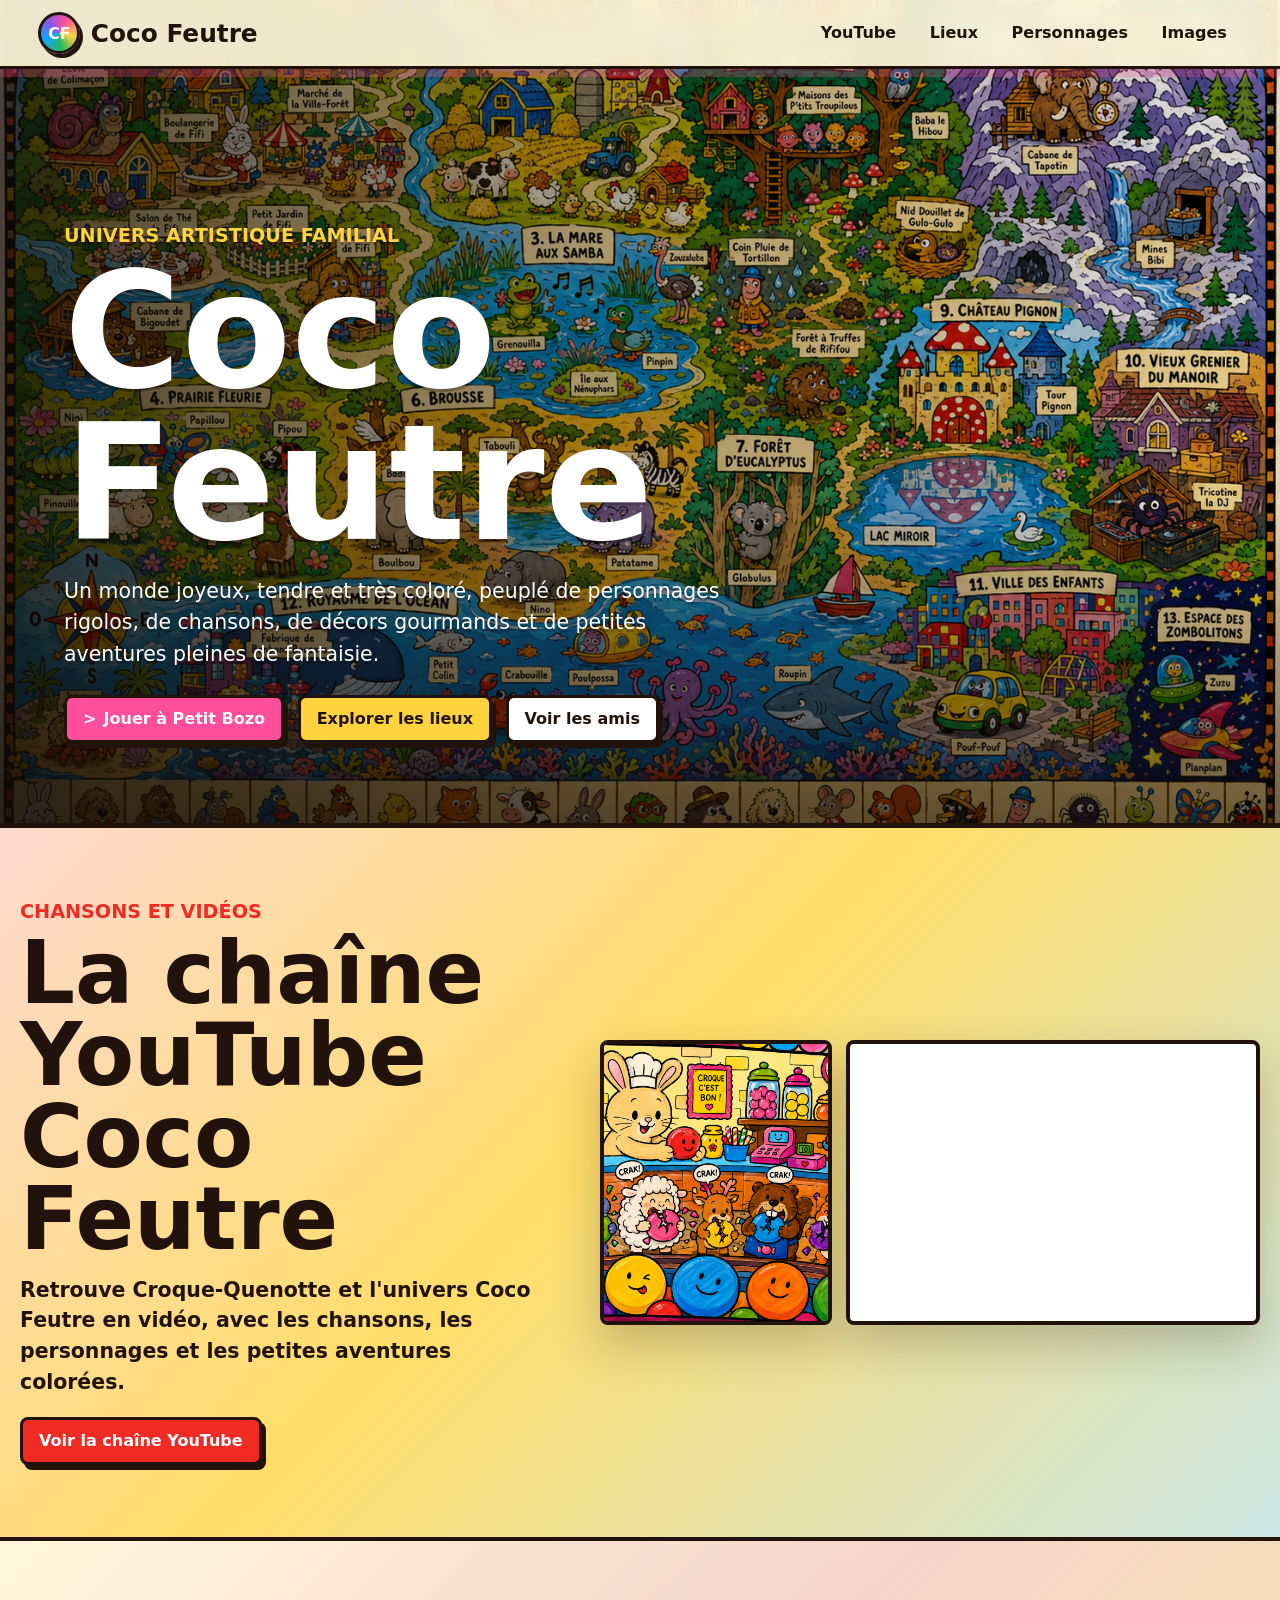
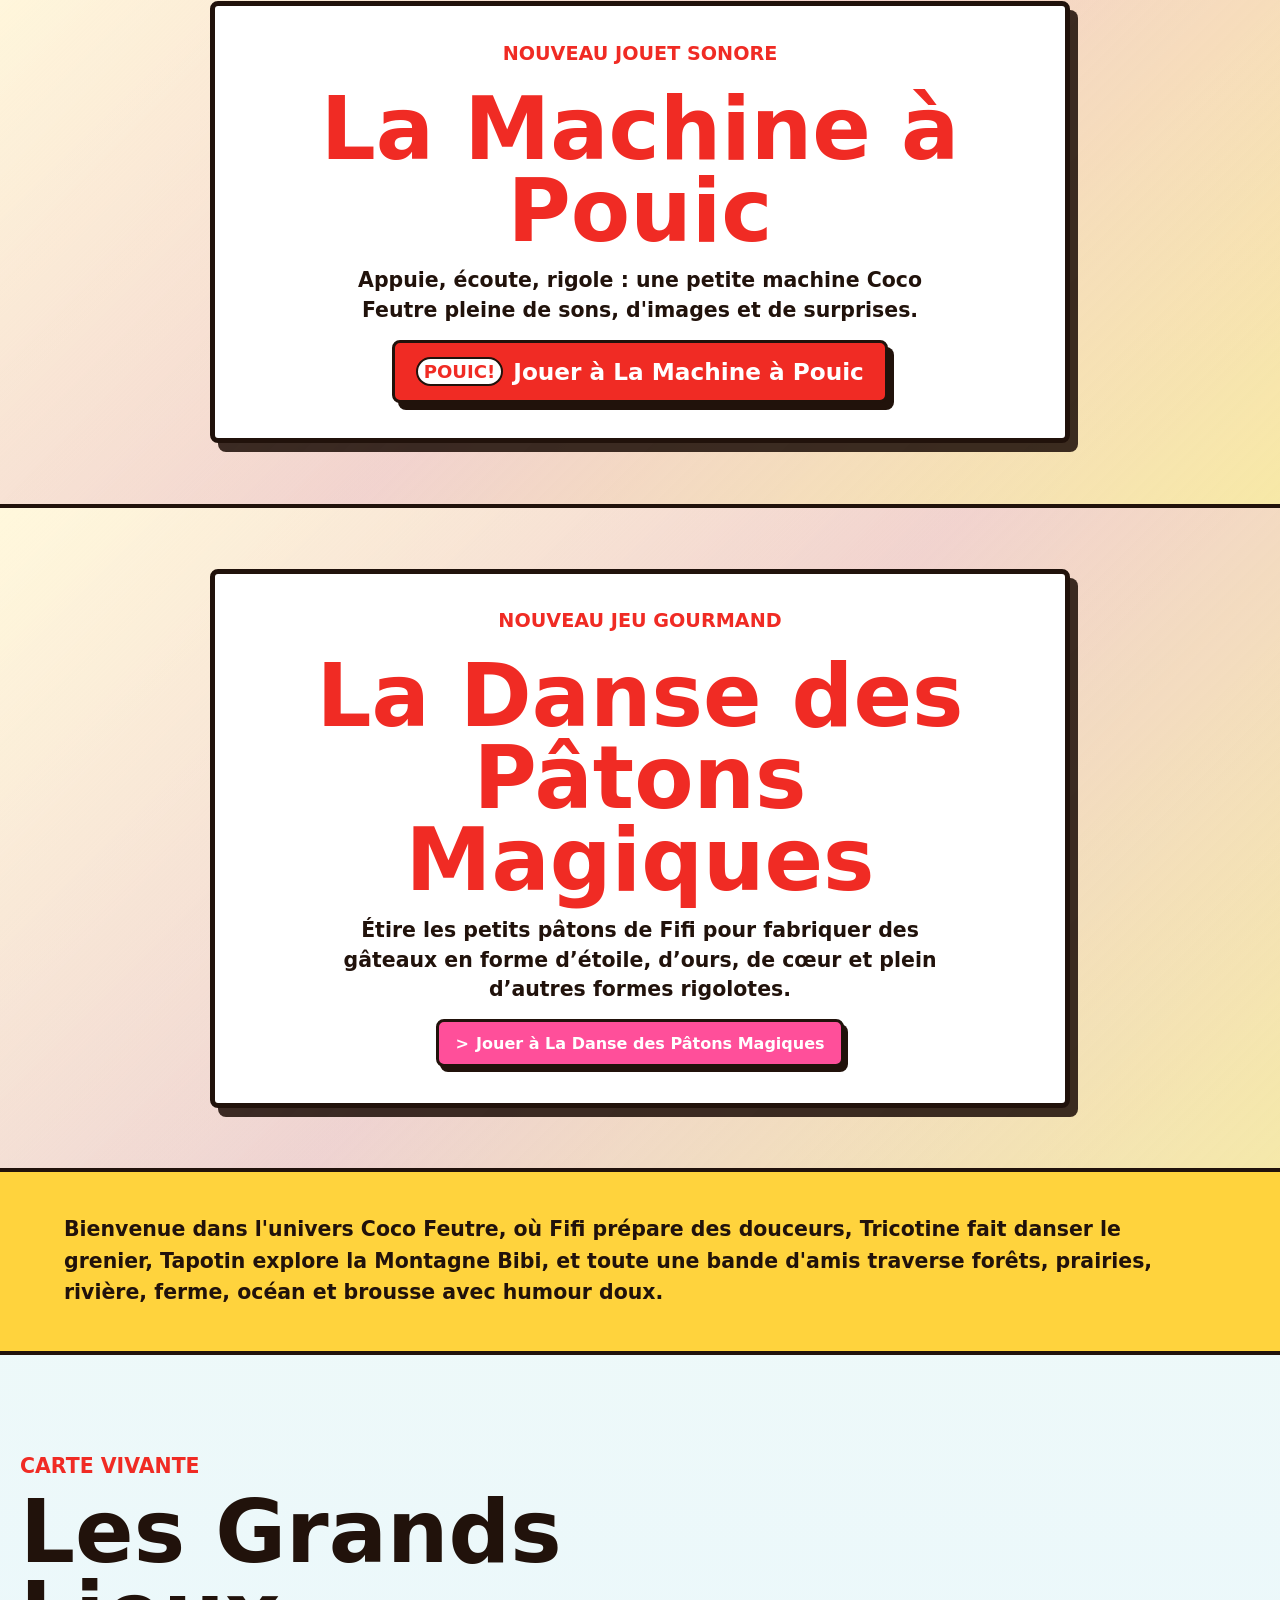
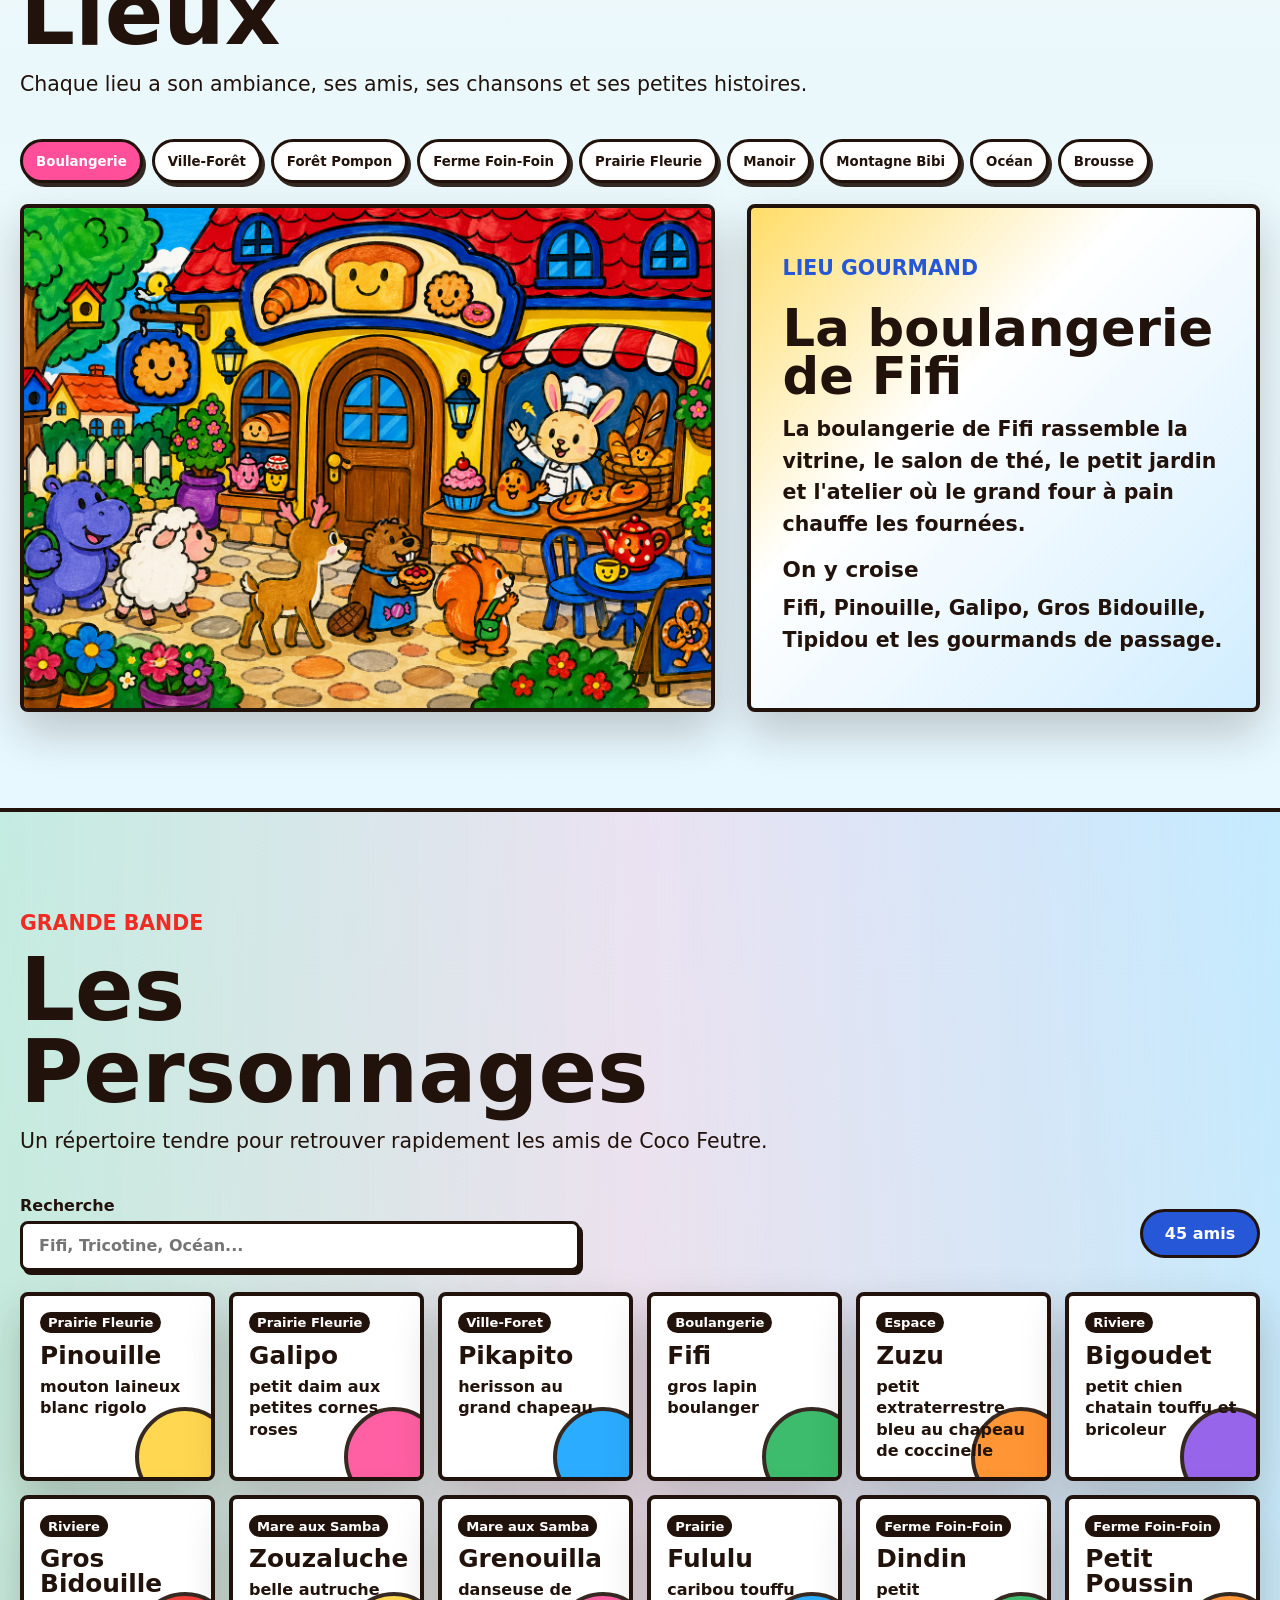
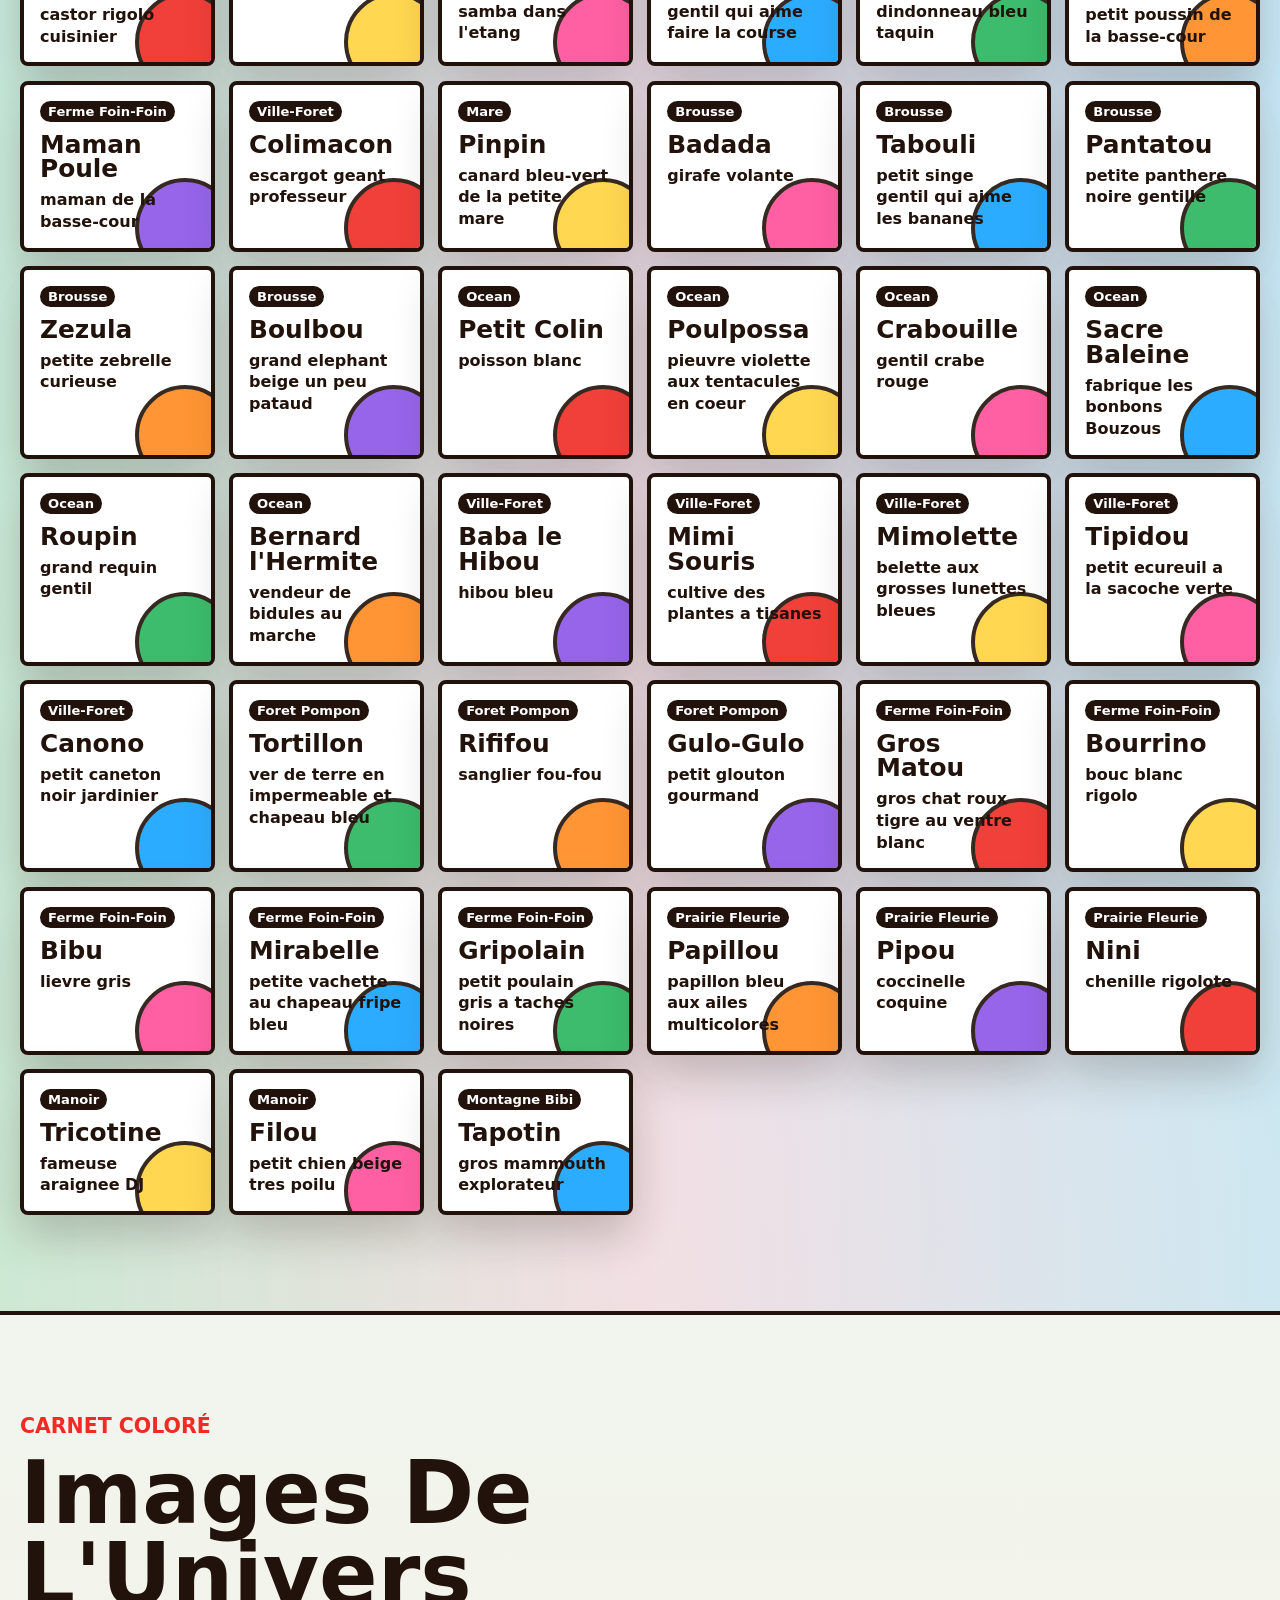
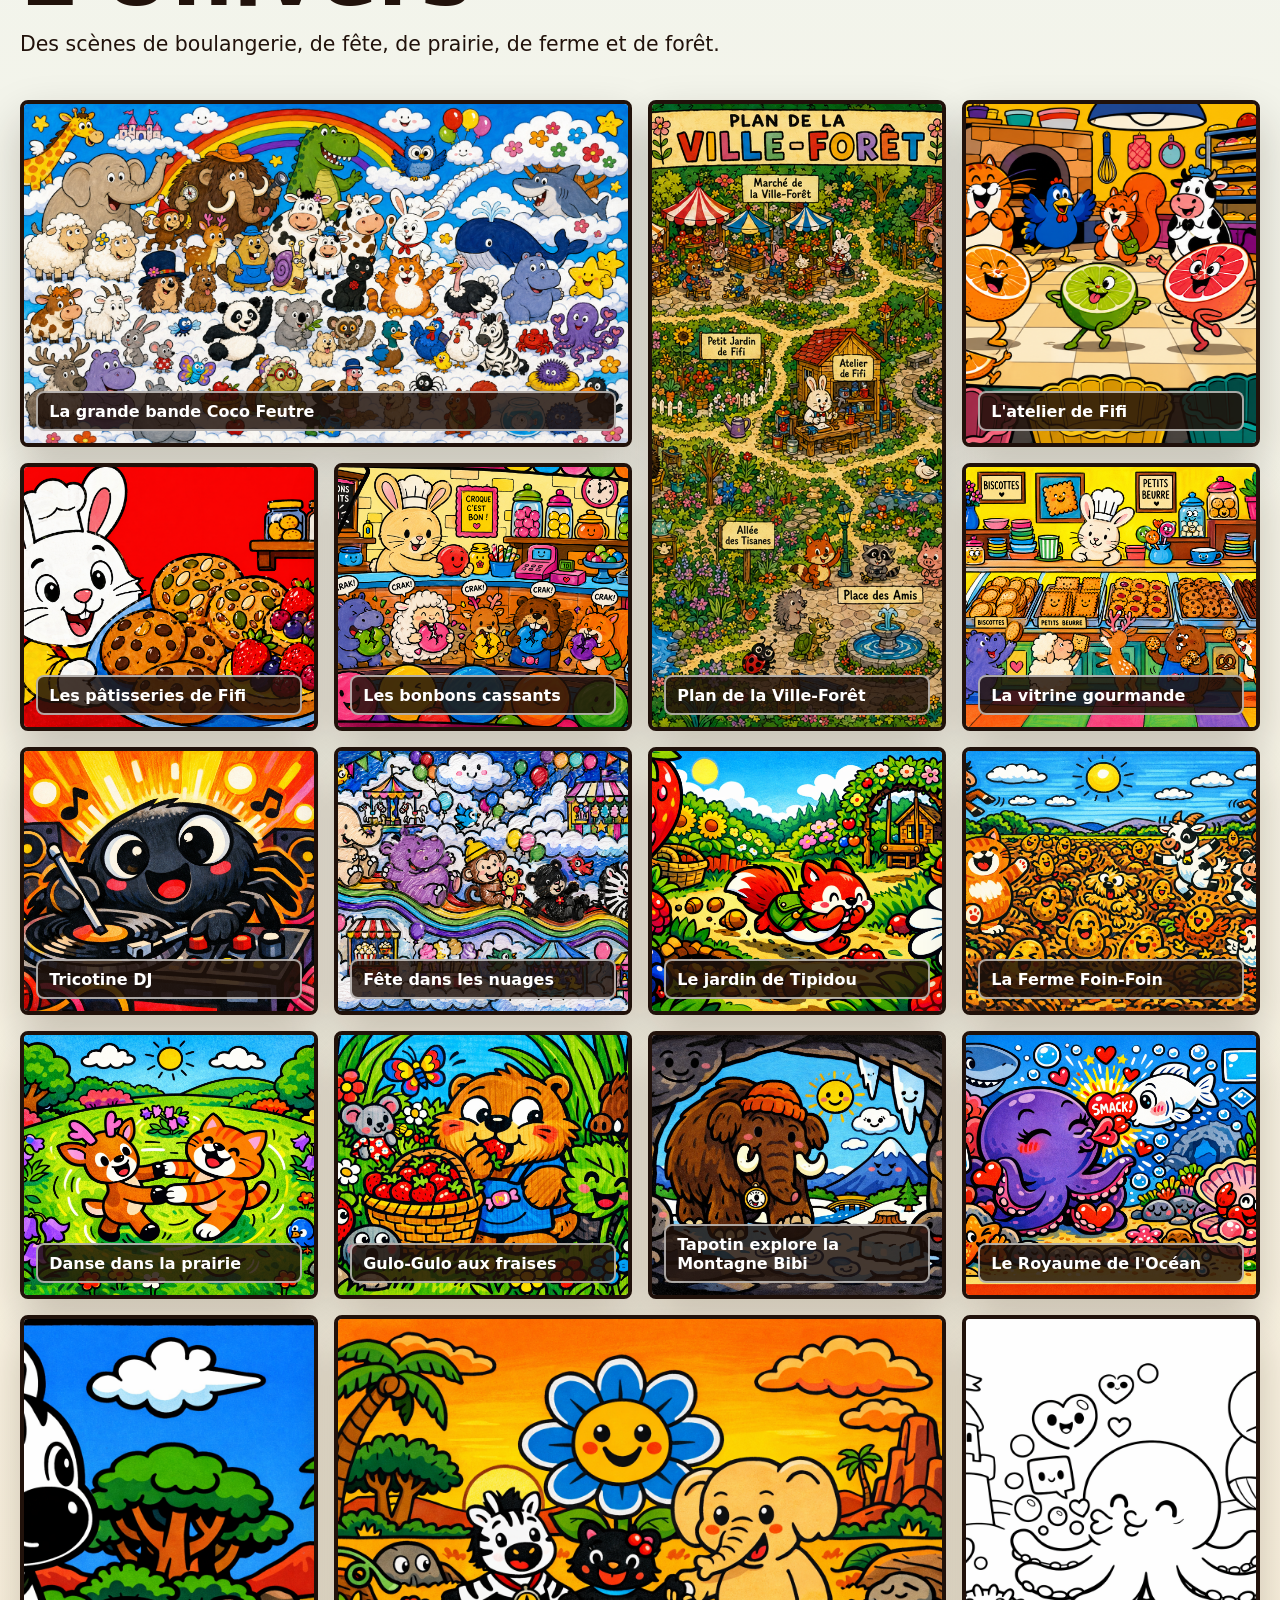
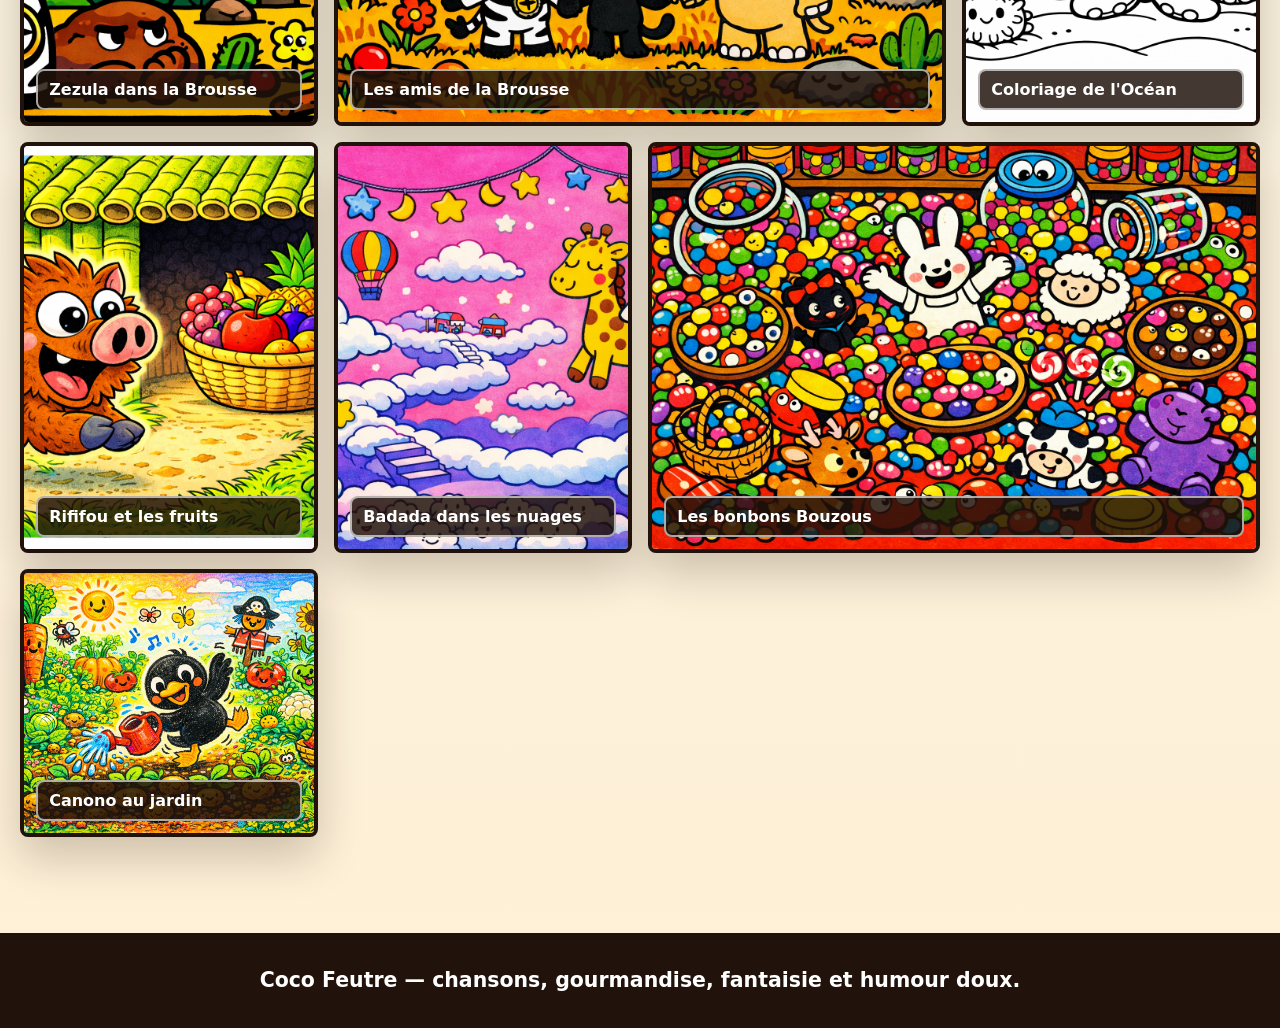
==== commit af6d849e: "Add files via upload" ====
--- a/index.html
+++ b/index.html
@@ -1,95 +1,70 @@
-﻿<!doctype html>
-<html lang="fr">
-  <head>
-    <meta charset="utf-8">
-    <meta name="viewport" content="width=device-width, initial-scale=1">
-    <title>Coco Feutre</title>
-    <meta
-      name="description"
-      content="Mini site de l'univers Coco Feutre : personnages, lieux merveilleux, gourmandises, chansons et petites aventures colorées."
+﻿<!doctype html>
+<html lang="fr">
+  <head>
+    <meta charset="utf-8">
+    <meta name="viewport" content="width=device-width, initial-scale=1">
+    <title>Coco Feutre</title>
+    <meta
+      name="description"
+      content="Mini site de l'univers Coco Feutre : personnages, lieux merveilleux, gourmandises, chansons et petites aventures colorées."
     >
     <link rel="stylesheet" href="styles.css">
   </head>
-  <body>
-    <header class="topbar" aria-label="Navigation principale">
-      <a class="brand" href="#accueil" aria-label="Accueil Coco Feutre">
-        <span class="brand-mark">CF</span>
-        <span>Coco Feutre</span>
+  <body>
+    <header class="topbar" aria-label="Navigation principale">
+      <a class="brand" href="#accueil" aria-label="Accueil Coco Feutre">
+        <span class="brand-mark">CF</span>
+        <span>Coco Feutre</span>
       </a>
       <nav class="nav-links" aria-label="Sections">
-        <a href="#jeux">Jeux</a>
         <a href="#youtube">YouTube</a>
         <a href="#lieux">Lieux</a>
         <a href="#personnages">Personnages</a>
         <a href="#galerie">Images</a>
-      </nav>
-    </header>
-
-    <main>
-      <section id="accueil" class="hero">
-        <img src="assets/monde-coco-feutre.png" alt="Carte illustrée du monde de Coco Feutre" class="hero-image">
-        <div class="hero-shade"></div>
-        <div class="hero-copy">
-          <p class="eyebrow">Univers artistique familial</p>
-          <h1>Coco Feutre</h1>
-          <p>
-            Un monde joyeux, tendre et très coloré, peuplé de personnages rigolos,
-            de chansons, de décors gourmands et de petites aventures pleines de fantaisie.
-          </p>
-          <div class="hero-actions">
-            <a class="button primary" href="#jeux">Voir les jeux</a>
+      </nav>
+    </header>
+
+    <main>
+      <section id="accueil" class="hero">
+        <img src="assets/monde-coco-feutre.png" alt="Carte illustrée du monde de Coco Feutre" class="hero-image">
+        <div class="hero-shade"></div>
+        <div class="hero-copy">
+          <p class="eyebrow">Univers artistique familial</p>
+          <h1>Coco Feutre</h1>
+          <p>
+            Un monde joyeux, tendre et très coloré, peuplé de personnages rigolos,
+            de chansons, de décors gourmands et de petites aventures pleines de fantaisie.
+          </p>
+          <div class="hero-actions">
+            <a class="button play-button" href="jeux/bozo/index.html">Jouer à Petit Bozo</a>
             <a class="button primary" href="#lieux">Explorer les lieux</a>
             <a class="button secondary" href="#personnages">Voir les amis</a>
           </div>
-        </div>
-      </section>
-
-      <section id="jeux" class="games-band" aria-label="Jeux Coco Feutre">
-        <div class="section-heading">
-          <p class="eyebrow">Petites aventures jouables</p>
-          <h2>Les Jeux Coco Feutre</h2>
-          <p>Deux mini-jeux simples à lancer directement dans le navigateur.</p>
-        </div>
-        <div class="game-links" aria-label="Choisir un jeu">
-          <a class="game-link bozo-link" href="jeux/bozo/index.html">
-            <img src="assets/presentation-bozo.png" alt="Présentation du jeu Le Labyrinthe de Petit Bozo">
-            <span class="game-link-content">
-              <span class="game-link-title">Le Labyrinthe de Petit Bozo</span>
-              <span class="game-link-action">Jouer</span>
-            </span>
-          </a>
-          <a class="game-link dindin-link" href="./jeux/dindin-poulailler/">
-            <img src="assets/presentation-dindin.png" alt="Présentation du jeu Dindin et le Poulaillier Tout Cracra">
-            <span class="game-link-content">
-              <span class="game-link-title">Dindin et le Poulaillier Tout Cracra</span>
-              <span class="game-link-action">Jouer</span>
-            </span>
-          </a>
-        </div>
-      </section>
-
+        </div>
+      </section>
+
       <section id="youtube" class="youtube-band" aria-label="Chaîne YouTube Coco Feutre">
         <div class="youtube-copy">
           <p class="eyebrow">Chansons et vidéos</p>
-          <h2>La chaîne YouTube Coco Feutre</h2>
-          <p>
-            Retrouve Croque-Quenotte et l'univers Coco Feutre en vidéo, avec les chansons,
-            les personnages et les petites aventures colorées.
-          </p>
-          <a class="button youtube-button" href="https://www.youtube.com/channel/UCuplLanOqAU5u5A9K5XQi5A" target="_blank" rel="noopener">
-            Voir la chaîne YouTube
-          </a>
-        </div>
-        <div class="youtube-frame-wrap">
-          <img src="assets/bonbons-cassants.png" alt="Bonbons cassants dans la boutique de Coco Feutre" class="youtube-poster">
-          <iframe
-            class="youtube-frame"
-            src="https://www.youtube-nocookie.com/embed/S4UEmDE1bTU"
-            title="Croque-Quenotte sur la chaîne YouTube Coco Feutre"
-            loading="lazy"
-            allow="accelerometer; autoplay; clipboard-write; encrypted-media; gyroscope; picture-in-picture; web-share"
-            allowfullscreen
-          ></iframe>
+          <h2>La chaîne YouTube Coco Feutre</h2>
+          <p>
+            Retrouve Croque-Quenotte et l'univers Coco Feutre en vidéo, avec les chansons,
+            les personnages et les petites aventures colorées.
+          </p>
+          <a class="button youtube-button" href="https://www.youtube.com/channel/UCuplLanOqAU5u5A9K5XQi5A" target="_blank" rel="noopener">
+            Voir la chaîne YouTube
+          </a>
+        </div>
+        <div class="youtube-frame-wrap">
+          <img src="assets/bonbons-cassants.png" alt="Bonbons cassants dans la boutique de Coco Feutre" class="youtube-poster">
+          <iframe
+            class="youtube-frame"
+            src="https://www.youtube-nocookie.com/embed/S4UEmDE1bTU"
+            title="Croque-Quenotte sur la chaîne YouTube Coco Feutre"
+            loading="lazy"
+            allow="accelerometer; autoplay; clipboard-write; encrypted-media; gyroscope; picture-in-picture; web-share"
+            allowfullscreen
+          ></iframe>
         </div>
       </section>
 
@@ -102,190 +77,202 @@
         </div>
       </section>
 
+      <section class="pouic-callout" aria-label="La Danse des Pâtons Magiques">
+        <div class="pouic-card">
+          <p class="eyebrow">Nouveau jeu gourmand</p>
+          <h2>La Danse des Pâtons Magiques</h2>
+          <p>
+            Étire les petits pâtons de Fifi pour fabriquer des gâteaux en forme
+            d’étoile, d’ours, de cœur et plein d’autres formes rigolotes.
+          </p>
+          <a class="button play-button" href="jeux/patons/">Jouer à La Danse des Pâtons Magiques</a>
+        </div>
+      </section>
+
       <section class="intro-band" aria-label="Bienvenue">
-        <div class="intro-copy">
-          <p>
-            Bienvenue dans l'univers Coco Feutre, où Fifi prépare des douceurs,
-            Tricotine fait danser le grenier, Tapotin explore la Montagne Bibi,
-            et toute une bande d'amis traverse forêts, prairies, rivière, ferme,
-            océan et brousse avec humour doux.
-          </p>
-        </div>
-      </section>
-
-      <section id="lieux" class="section places-section">
-        <div class="section-heading">
-          <p class="eyebrow">Carte vivante</p>
-          <h2>Les Grands Lieux</h2>
-          <p>Chaque lieu a son ambiance, ses amis, ses chansons et ses petites histoires.</p>
-        </div>
-
-        <div class="place-picker" aria-label="Choisir un lieu">
-          <button class="place-tab is-active" type="button" data-place="boulangerie">Boulangerie</button>
-          <button class="place-tab" type="button" data-place="ville-foret">Ville-Forêt</button>
-          <button class="place-tab" type="button" data-place="foret-pompon">Forêt Pompon</button>
-          <button class="place-tab" type="button" data-place="ferme">Ferme Foin-Foin</button>
-          <button class="place-tab" type="button" data-place="prairie">Prairie Fleurie</button>
-          <button class="place-tab" type="button" data-place="manoir">Manoir</button>
-          <button class="place-tab" type="button" data-place="montagne">Montagne Bibi</button>
-          <button class="place-tab" type="button" data-place="ocean">Océan</button>
-          <button class="place-tab" type="button" data-place="brousse">Brousse</button>
-        </div>
-
-        <article class="place-focus" id="placeFocus" aria-live="polite">
-          <div class="place-media">
-            <img id="placeImage" src="assets/boulangerie-exterieur.png" alt="">
-          </div>
-          <div class="place-content">
-            <p class="place-kicker" id="placeKicker">Lieu gourmand</p>
-            <h3 id="placeTitle">La boulangerie de Fifi</h3>
-            <p id="placeText">
-              La boulangerie de Fifi rassemble la vitrine, le salon de thé, le petit
-              jardin et l'atelier où le grand four à pain chauffe les fournées.
-            </p>
-            <div>
-              <h4>On y croise</h4>
-              <p id="placeFriends">Fifi, Pinouille, Galipo, Gros Bidouille, Tipidou et les gourmands de passage.</p>
-            </div>
-          </div>
-        </article>
-      </section>
-
-      <section id="personnages" class="section characters-section">
-        <div class="section-heading">
-          <p class="eyebrow">Grande bande</p>
-          <h2>Les Personnages</h2>
-          <p>Un répertoire tendre pour retrouver rapidement les amis de Coco Feutre.</p>
-        </div>
-
-        <div class="character-tools">
-          <label class="search-box" for="characterSearch">
-            <span>Recherche</span>
-            <input id="characterSearch" type="search" placeholder="Fifi, Tricotine, Océan..." autocomplete="off">
-          </label>
-          <div class="count-pill" id="characterCount">0 amis</div>
-        </div>
-
-        <div class="character-grid" id="characterGrid"></div>
-      </section>
-
-      <section id="galerie" class="section gallery-section">
-        <div class="section-heading">
-          <p class="eyebrow">Carnet coloré</p>
-          <h2>Images De L'Univers</h2>
-          <p>Des scènes de boulangerie, de fête, de prairie, de ferme et de forêt.</p>
-        </div>
-
-        <div class="gallery-grid">
-          <figure class="gallery-item wide">
-            <img src="assets/hero-univers.png" alt="Grande réunion des personnages Coco Feutre dans les nuages">
-            <figcaption>La grande bande Coco Feutre</figcaption>
-          </figure>
-          <figure class="gallery-item tall">
-            <img src="assets/ville-foret-plan.png" alt="Plan illustré de la Ville-Forêt">
-            <figcaption>Plan de la Ville-Forêt</figcaption>
-          </figure>
-          <figure class="gallery-item">
-            <img src="assets/atelier-fifi.png" alt="Atelier de Fifi avec personnages et agrumes dansants">
-            <figcaption>L'atelier de Fifi</figcaption>
-          </figure>
-          <figure class="gallery-item">
-            <img src="assets/fifi-patisseries.png" alt="Fifi avec un plateau de pâtisseries">
-            <figcaption>Les pâtisseries de Fifi</figcaption>
-          </figure>
-          <figure class="gallery-item">
-            <img src="assets/bonbons-cassants.png" alt="Bonbons cassants dans la boutique">
-            <figcaption>Les bonbons cassants</figcaption>
-          </figure>
-          <figure class="gallery-item">
-            <img src="assets/vitrine-biscottes.png" alt="Vitrine de biscottes et petits beurre">
-            <figcaption>La vitrine gourmande</figcaption>
-          </figure>
-          <figure class="gallery-item">
-            <img src="assets/tricotine-dj.png" alt="Tricotine aux platines">
-            <figcaption>Tricotine DJ</figcaption>
-          </figure>
-          <figure class="gallery-item">
-            <img src="assets/arc-en-ciel-fete.png" alt="Fête sur un arc-en-ciel">
-            <figcaption>Fête dans les nuages</figcaption>
-          </figure>
-          <figure class="gallery-item">
-            <img src="assets/tipidou-jardin.png" alt="Tipidou court dans un jardin fruité">
-            <figcaption>Le jardin de Tipidou</figcaption>
-          </figure>
-          <figure class="gallery-item">
-            <img src="assets/ferme-patates.png" alt="Fête dans un champ de pommes de terre">
-            <figcaption>La Ferme Foin-Foin</figcaption>
-          </figure>
-          <figure class="gallery-item">
-            <img src="assets/prairie-danse.png" alt="Galipo et Gros Matou dansent dans une prairie">
-            <figcaption>Danse dans la prairie</figcaption>
-          </figure>
-          <figure class="gallery-item">
-            <img src="assets/gulo-fraises.png" alt="Gulo-Gulo mange une fraise dans la forêt">
-            <figcaption>Gulo-Gulo aux fraises</figcaption>
-          </figure>
-          <figure class="gallery-item">
-            <img src="assets/tapotin-montagne.png" alt="Tapotin explore la Montagne Bibi dans une grotte">
-            <figcaption>Tapotin explore la Montagne Bibi</figcaption>
-          </figure>
-          <figure class="gallery-item">
-            <img src="assets/ocean-bisou.png" alt="Poulpossa et Petit Colin dans le Royaume de l'Océan">
-            <figcaption>Le Royaume de l'Océan</figcaption>
-          </figure>
-          <figure class="gallery-item">
-            <img src="assets/zezula-brousse.png" alt="Zezula observe la Brousse">
-            <figcaption>Zezula dans la Brousse</figcaption>
-          </figure>
-          <figure class="gallery-item wide">
-            <img src="assets/brousse-amis.png" alt="Zezula, Pantatou et Boulbou dans la Brousse">
-            <figcaption>Les amis de la Brousse</figcaption>
-          </figure>
-          <figure class="gallery-item">
-            <img src="assets/coloriage-ocean.png" alt="Coloriage océan avec pieuvre, baleine et château">
-            <figcaption>Coloriage de l'Océan</figcaption>
-          </figure>
-          <figure class="gallery-item">
-            <img src="assets/rififou-fruits.png" alt="Rififou court vers un panier de fruits">
-            <figcaption>Rififou et les fruits</figcaption>
-          </figure>
-          <figure class="gallery-item">
-            <img src="assets/badada-nuages.png" alt="Badada vole dans les nuages">
-            <figcaption>Badada dans les nuages</figcaption>
-          </figure>
-          <figure class="gallery-item wide">
-            <img src="assets/bonbons-bouzous.png" alt="Personnages dans les bonbons Bouzous">
-            <figcaption>Les bonbons Bouzous</figcaption>
-          </figure>
-          <figure class="gallery-item">
-            <img src="assets/canono-jardin.png" alt="Canono jardine dans un potager joyeux">
-            <figcaption>Canono au jardin</figcaption>
-          </figure>
-        </div>
-      </section>
-    </main>
-
-    <footer class="footer">
-      <p>Coco Feutre — chansons, gourmandise, fantaisie et humour doux.</p>
-    </footer>
-
-    <div class="lightbox" id="imageLightbox" aria-hidden="true">
-      <div class="lightbox-panel" role="dialog" aria-modal="true" aria-label="Image agrandie">
-        <div class="lightbox-tools">
-          <p id="lightboxCaption">Image Coco Feutre</p>
-          <div class="lightbox-buttons">
-            <button type="button" class="lightbox-button" data-zoom="out" aria-label="Réduire le zoom">-</button>
-            <button type="button" class="lightbox-button" data-zoom="reset" aria-label="Réinitialiser le zoom">100%</button>
-            <button type="button" class="lightbox-button" data-zoom="in" aria-label="Agrandir l'image">+</button>
-            <button type="button" class="lightbox-button close-lightbox" aria-label="Fermer l'image">x</button>
-          </div>
-        </div>
-        <div class="lightbox-stage">
-          <img id="lightboxImage" src="" alt="">
-        </div>
-      </div>
-    </div>
-
-    <script src="script.js"></script>
-  </body>
-</html>
+        <div class="intro-copy">
+          <p>
+            Bienvenue dans l'univers Coco Feutre, où Fifi prépare des douceurs,
+            Tricotine fait danser le grenier, Tapotin explore la Montagne Bibi,
+            et toute une bande d'amis traverse forêts, prairies, rivière, ferme,
+            océan et brousse avec humour doux.
+          </p>
+        </div>
+      </section>
+
+      <section id="lieux" class="section places-section">
+        <div class="section-heading">
+          <p class="eyebrow">Carte vivante</p>
+          <h2>Les Grands Lieux</h2>
+          <p>Chaque lieu a son ambiance, ses amis, ses chansons et ses petites histoires.</p>
+        </div>
+
+        <div class="place-picker" aria-label="Choisir un lieu">
+          <button class="place-tab is-active" type="button" data-place="boulangerie">Boulangerie</button>
+          <button class="place-tab" type="button" data-place="ville-foret">Ville-Forêt</button>
+          <button class="place-tab" type="button" data-place="foret-pompon">Forêt Pompon</button>
+          <button class="place-tab" type="button" data-place="ferme">Ferme Foin-Foin</button>
+          <button class="place-tab" type="button" data-place="prairie">Prairie Fleurie</button>
+          <button class="place-tab" type="button" data-place="manoir">Manoir</button>
+          <button class="place-tab" type="button" data-place="montagne">Montagne Bibi</button>
+          <button class="place-tab" type="button" data-place="ocean">Océan</button>
+          <button class="place-tab" type="button" data-place="brousse">Brousse</button>
+        </div>
+
+        <article class="place-focus" id="placeFocus" aria-live="polite">
+          <div class="place-media">
+            <img id="placeImage" src="assets/boulangerie-exterieur.png" alt="">
+          </div>
+          <div class="place-content">
+            <p class="place-kicker" id="placeKicker">Lieu gourmand</p>
+            <h3 id="placeTitle">La boulangerie de Fifi</h3>
+            <p id="placeText">
+              La boulangerie de Fifi rassemble la vitrine, le salon de thé, le petit
+              jardin et l'atelier où le grand four à pain chauffe les fournées.
+            </p>
+            <div>
+              <h4>On y croise</h4>
+              <p id="placeFriends">Fifi, Pinouille, Galipo, Gros Bidouille, Tipidou et les gourmands de passage.</p>
+            </div>
+          </div>
+        </article>
+      </section>
+
+      <section id="personnages" class="section characters-section">
+        <div class="section-heading">
+          <p class="eyebrow">Grande bande</p>
+          <h2>Les Personnages</h2>
+          <p>Un répertoire tendre pour retrouver rapidement les amis de Coco Feutre.</p>
+        </div>
+
+        <div class="character-tools">
+          <label class="search-box" for="characterSearch">
+            <span>Recherche</span>
+            <input id="characterSearch" type="search" placeholder="Fifi, Tricotine, Océan..." autocomplete="off">
+          </label>
+          <div class="count-pill" id="characterCount">0 amis</div>
+        </div>
+
+        <div class="character-grid" id="characterGrid"></div>
+      </section>
+
+      <section id="galerie" class="section gallery-section">
+        <div class="section-heading">
+          <p class="eyebrow">Carnet coloré</p>
+          <h2>Images De L'Univers</h2>
+          <p>Des scènes de boulangerie, de fête, de prairie, de ferme et de forêt.</p>
+        </div>
+
+        <div class="gallery-grid">
+          <figure class="gallery-item wide">
+            <img src="assets/hero-univers.png" alt="Grande réunion des personnages Coco Feutre dans les nuages">
+            <figcaption>La grande bande Coco Feutre</figcaption>
+          </figure>
+          <figure class="gallery-item tall">
+            <img src="assets/ville-foret-plan.png" alt="Plan illustré de la Ville-Forêt">
+            <figcaption>Plan de la Ville-Forêt</figcaption>
+          </figure>
+          <figure class="gallery-item">
+            <img src="assets/atelier-fifi.png" alt="Atelier de Fifi avec personnages et agrumes dansants">
+            <figcaption>L'atelier de Fifi</figcaption>
+          </figure>
+          <figure class="gallery-item">
+            <img src="assets/fifi-patisseries.png" alt="Fifi avec un plateau de pâtisseries">
+            <figcaption>Les pâtisseries de Fifi</figcaption>
+          </figure>
+          <figure class="gallery-item">
+            <img src="assets/bonbons-cassants.png" alt="Bonbons cassants dans la boutique">
+            <figcaption>Les bonbons cassants</figcaption>
+          </figure>
+          <figure class="gallery-item">
+            <img src="assets/vitrine-biscottes.png" alt="Vitrine de biscottes et petits beurre">
+            <figcaption>La vitrine gourmande</figcaption>
+          </figure>
+          <figure class="gallery-item">
+            <img src="assets/tricotine-dj.png" alt="Tricotine aux platines">
+            <figcaption>Tricotine DJ</figcaption>
+          </figure>
+          <figure class="gallery-item">
+            <img src="assets/arc-en-ciel-fete.png" alt="Fête sur un arc-en-ciel">
+            <figcaption>Fête dans les nuages</figcaption>
+          </figure>
+          <figure class="gallery-item">
+            <img src="assets/tipidou-jardin.png" alt="Tipidou court dans un jardin fruité">
+            <figcaption>Le jardin de Tipidou</figcaption>
+          </figure>
+          <figure class="gallery-item">
+            <img src="assets/ferme-patates.png" alt="Fête dans un champ de pommes de terre">
+            <figcaption>La Ferme Foin-Foin</figcaption>
+          </figure>
+          <figure class="gallery-item">
+            <img src="assets/prairie-danse.png" alt="Galipo et Gros Matou dansent dans une prairie">
+            <figcaption>Danse dans la prairie</figcaption>
+          </figure>
+          <figure class="gallery-item">
+            <img src="assets/gulo-fraises.png" alt="Gulo-Gulo mange une fraise dans la forêt">
+            <figcaption>Gulo-Gulo aux fraises</figcaption>
+          </figure>
+          <figure class="gallery-item">
+            <img src="assets/tapotin-montagne.png" alt="Tapotin explore la Montagne Bibi dans une grotte">
+            <figcaption>Tapotin explore la Montagne Bibi</figcaption>
+          </figure>
+          <figure class="gallery-item">
+            <img src="assets/ocean-bisou.png" alt="Poulpossa et Petit Colin dans le Royaume de l'Océan">
+            <figcaption>Le Royaume de l'Océan</figcaption>
+          </figure>
+          <figure class="gallery-item">
+            <img src="assets/zezula-brousse.png" alt="Zezula observe la Brousse">
+            <figcaption>Zezula dans la Brousse</figcaption>
+          </figure>
+          <figure class="gallery-item wide">
+            <img src="assets/brousse-amis.png" alt="Zezula, Pantatou et Boulbou dans la Brousse">
+            <figcaption>Les amis de la Brousse</figcaption>
+          </figure>
+          <figure class="gallery-item">
+            <img src="assets/coloriage-ocean.png" alt="Coloriage océan avec pieuvre, baleine et château">
+            <figcaption>Coloriage de l'Océan</figcaption>
+          </figure>
+          <figure class="gallery-item">
+            <img src="assets/rififou-fruits.png" alt="Rififou court vers un panier de fruits">
+            <figcaption>Rififou et les fruits</figcaption>
+          </figure>
+          <figure class="gallery-item">
+            <img src="assets/badada-nuages.png" alt="Badada vole dans les nuages">
+            <figcaption>Badada dans les nuages</figcaption>
+          </figure>
+          <figure class="gallery-item wide">
+            <img src="assets/bonbons-bouzous.png" alt="Personnages dans les bonbons Bouzous">
+            <figcaption>Les bonbons Bouzous</figcaption>
+          </figure>
+          <figure class="gallery-item">
+            <img src="assets/canono-jardin.png" alt="Canono jardine dans un potager joyeux">
+            <figcaption>Canono au jardin</figcaption>
+          </figure>
+        </div>
+      </section>
+    </main>
+
+    <footer class="footer">
+      <p>Coco Feutre — chansons, gourmandise, fantaisie et humour doux.</p>
+    </footer>
+
+    <div class="lightbox" id="imageLightbox" aria-hidden="true">
+      <div class="lightbox-panel" role="dialog" aria-modal="true" aria-label="Image agrandie">
+        <div class="lightbox-tools">
+          <p id="lightboxCaption">Image Coco Feutre</p>
+          <div class="lightbox-buttons">
+            <button type="button" class="lightbox-button" data-zoom="out" aria-label="Réduire le zoom">-</button>
+            <button type="button" class="lightbox-button" data-zoom="reset" aria-label="Réinitialiser le zoom">100%</button>
+            <button type="button" class="lightbox-button" data-zoom="in" aria-label="Agrandir l'image">+</button>
+            <button type="button" class="lightbox-button close-lightbox" aria-label="Fermer l'image">x</button>
+          </div>
+        </div>
+        <div class="lightbox-stage">
+          <img id="lightboxImage" src="" alt="">
+        </div>
+      </div>
+    </div>
+
+    <script src="script.js"></script>
+  </body>
+</html>
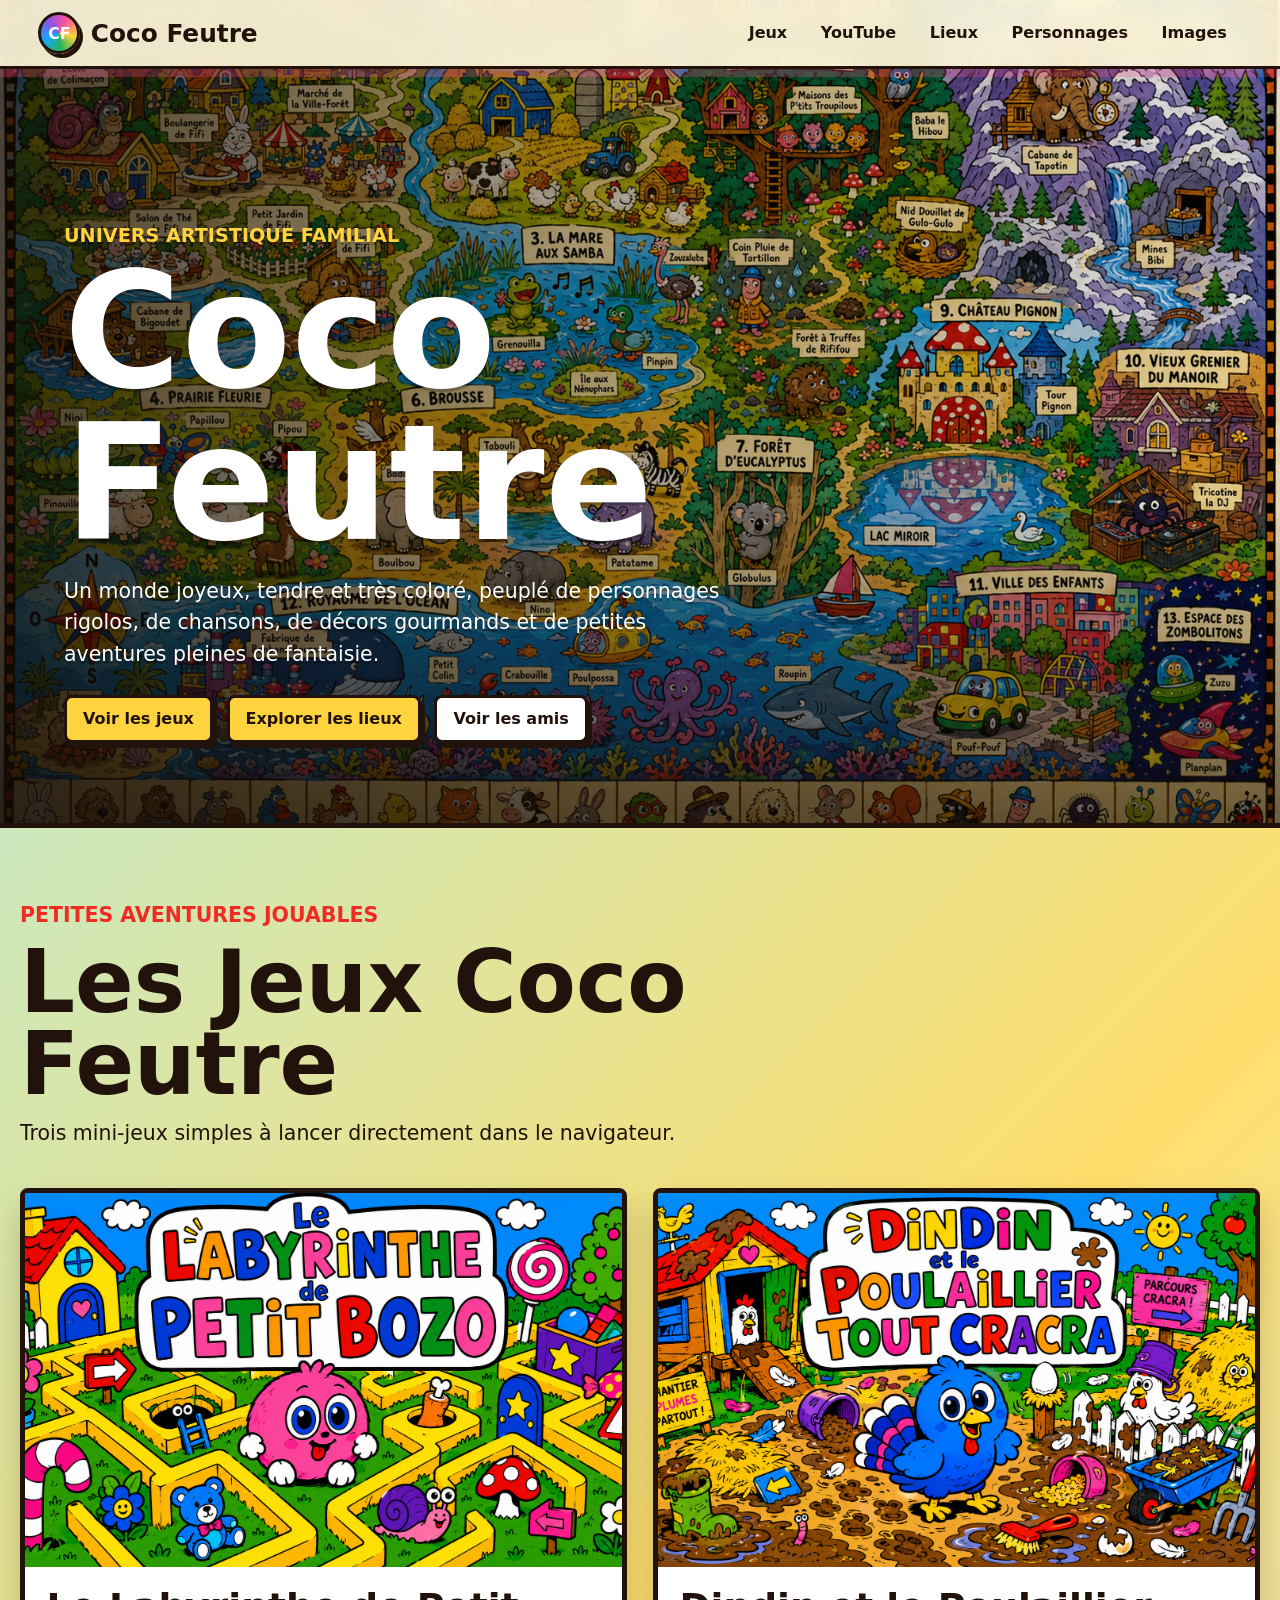
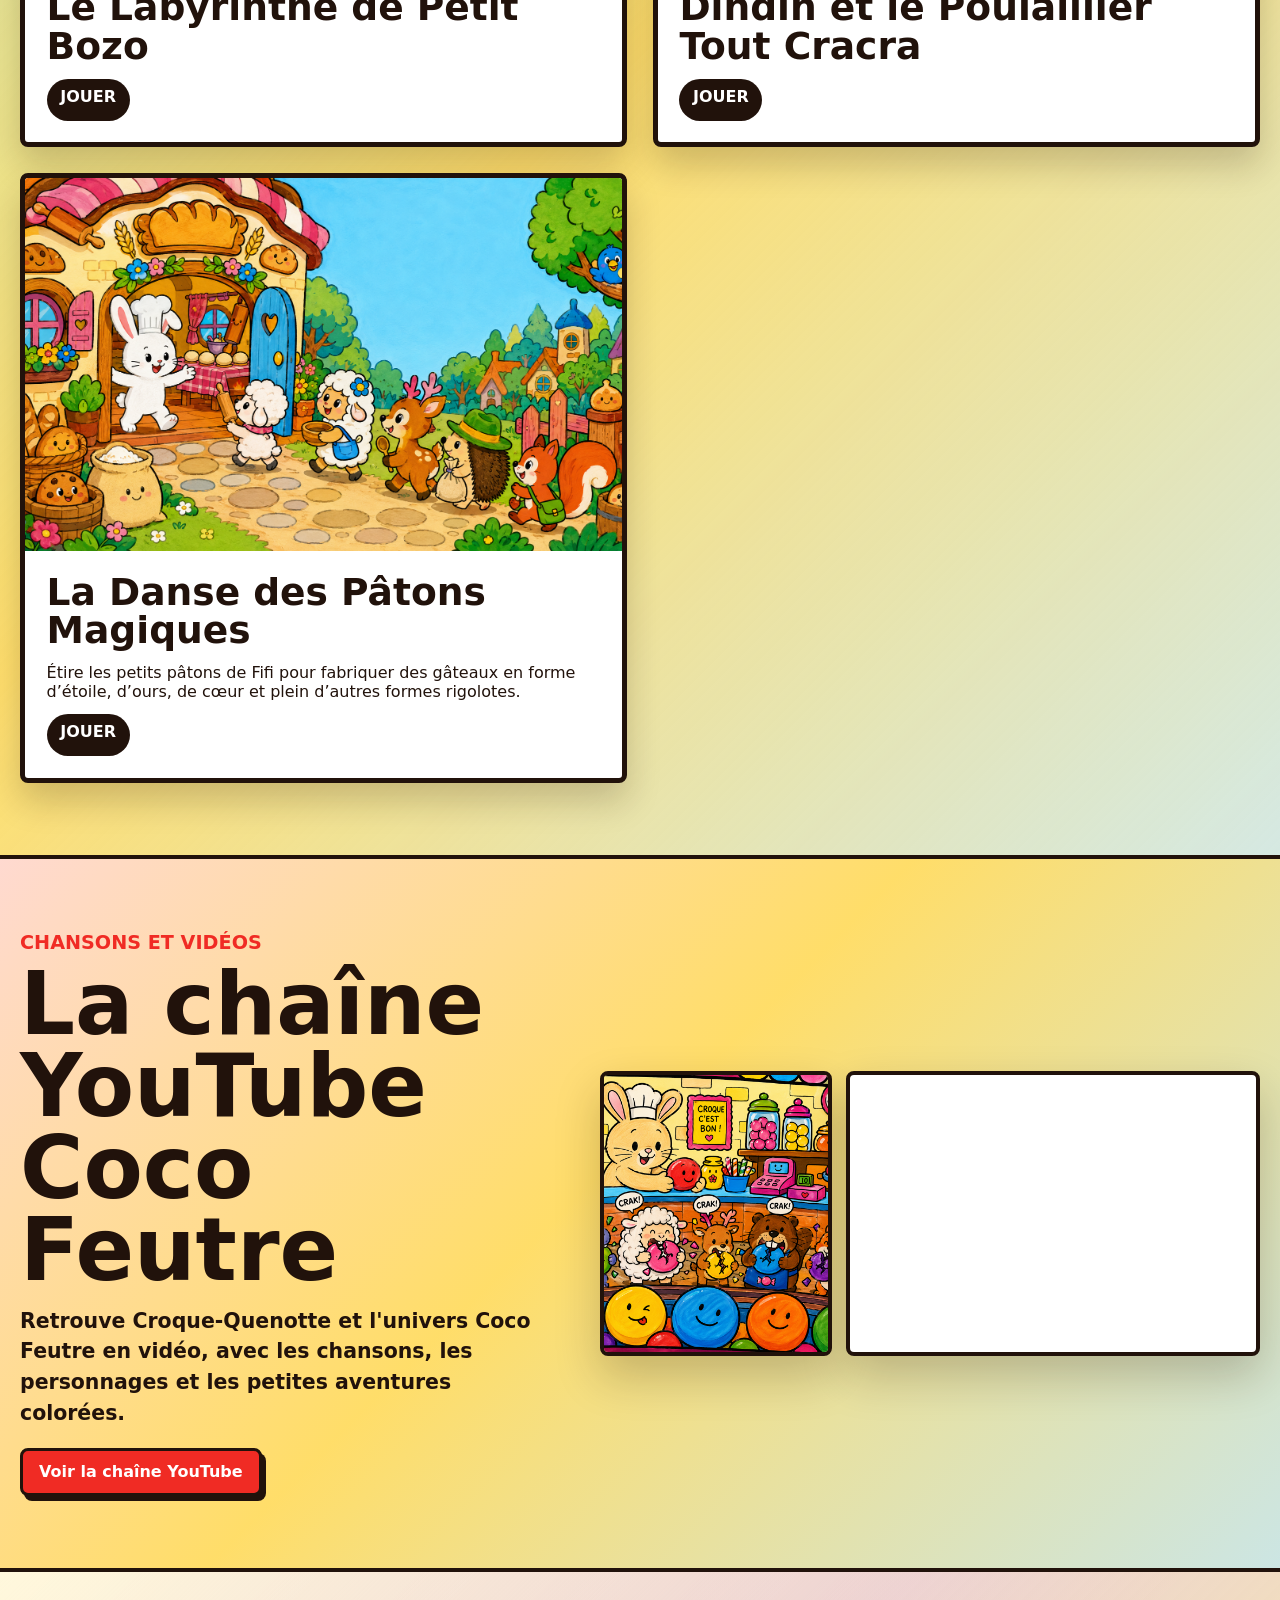
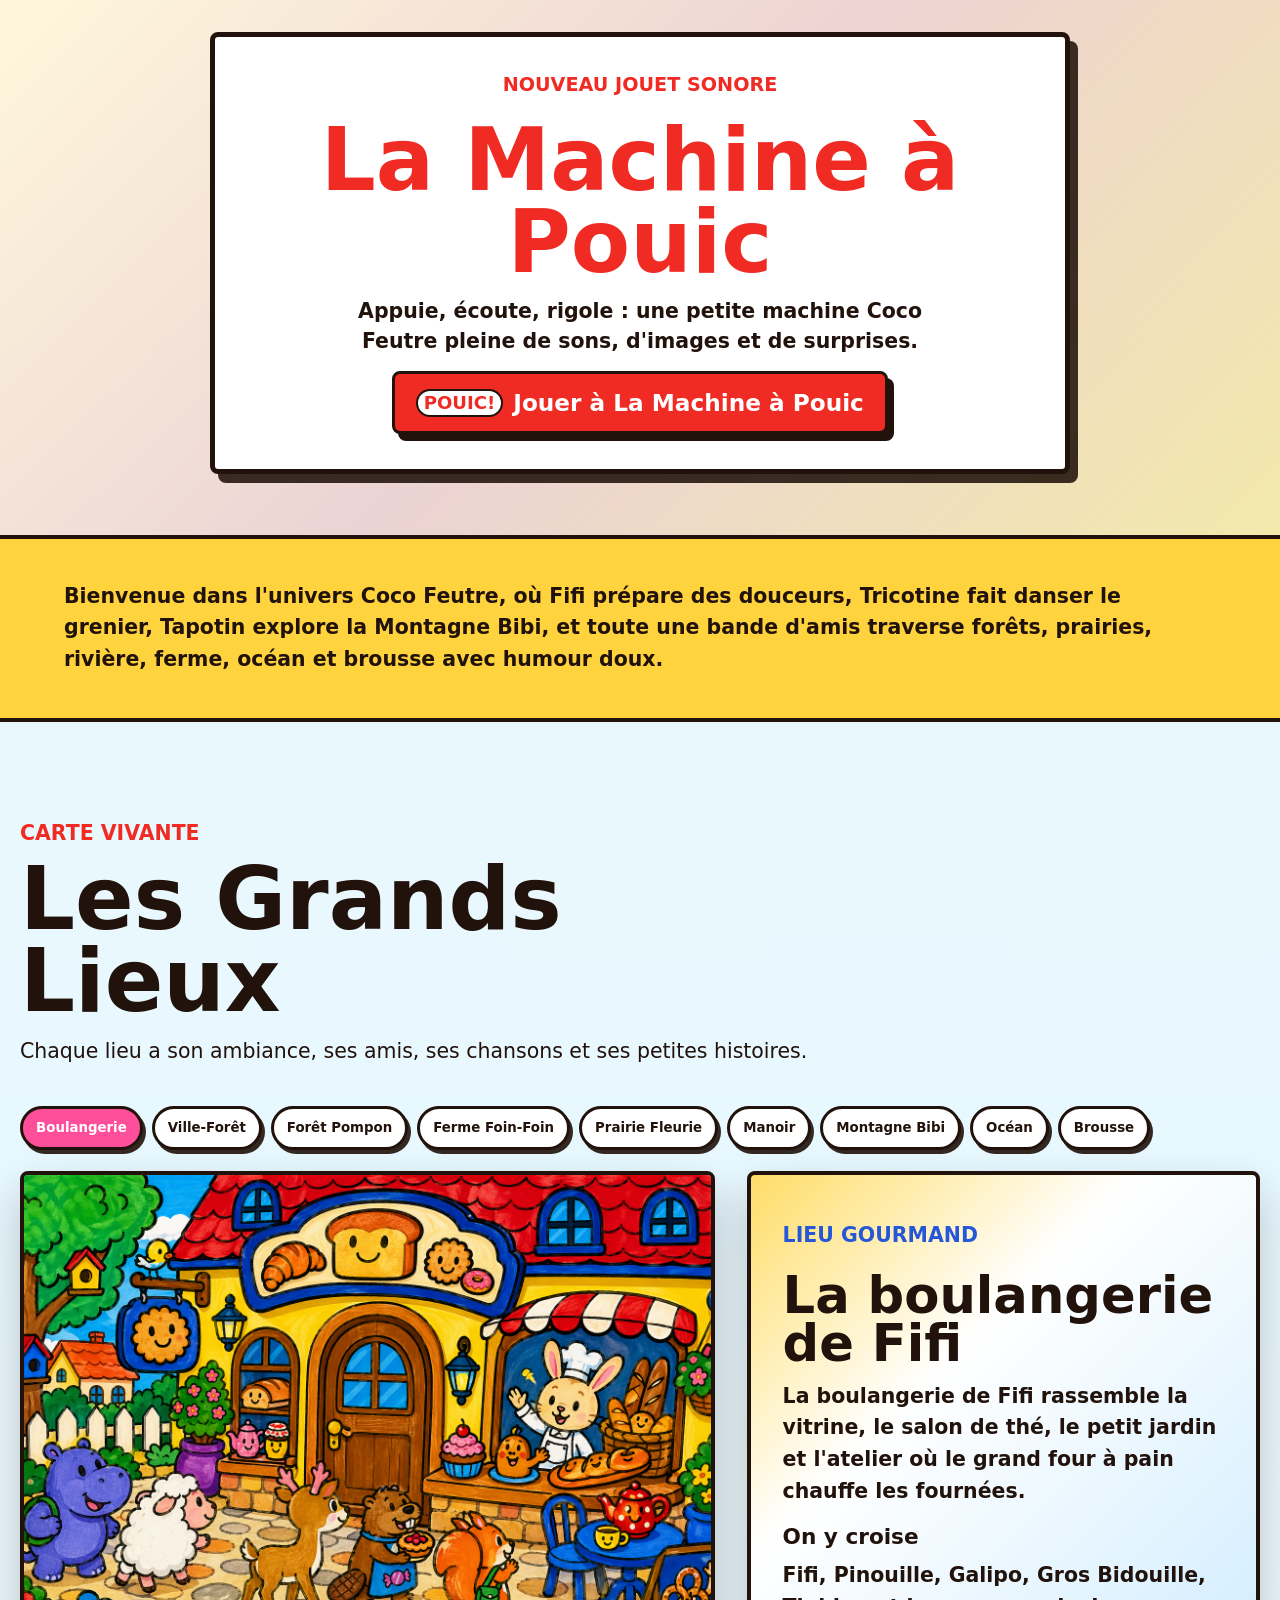
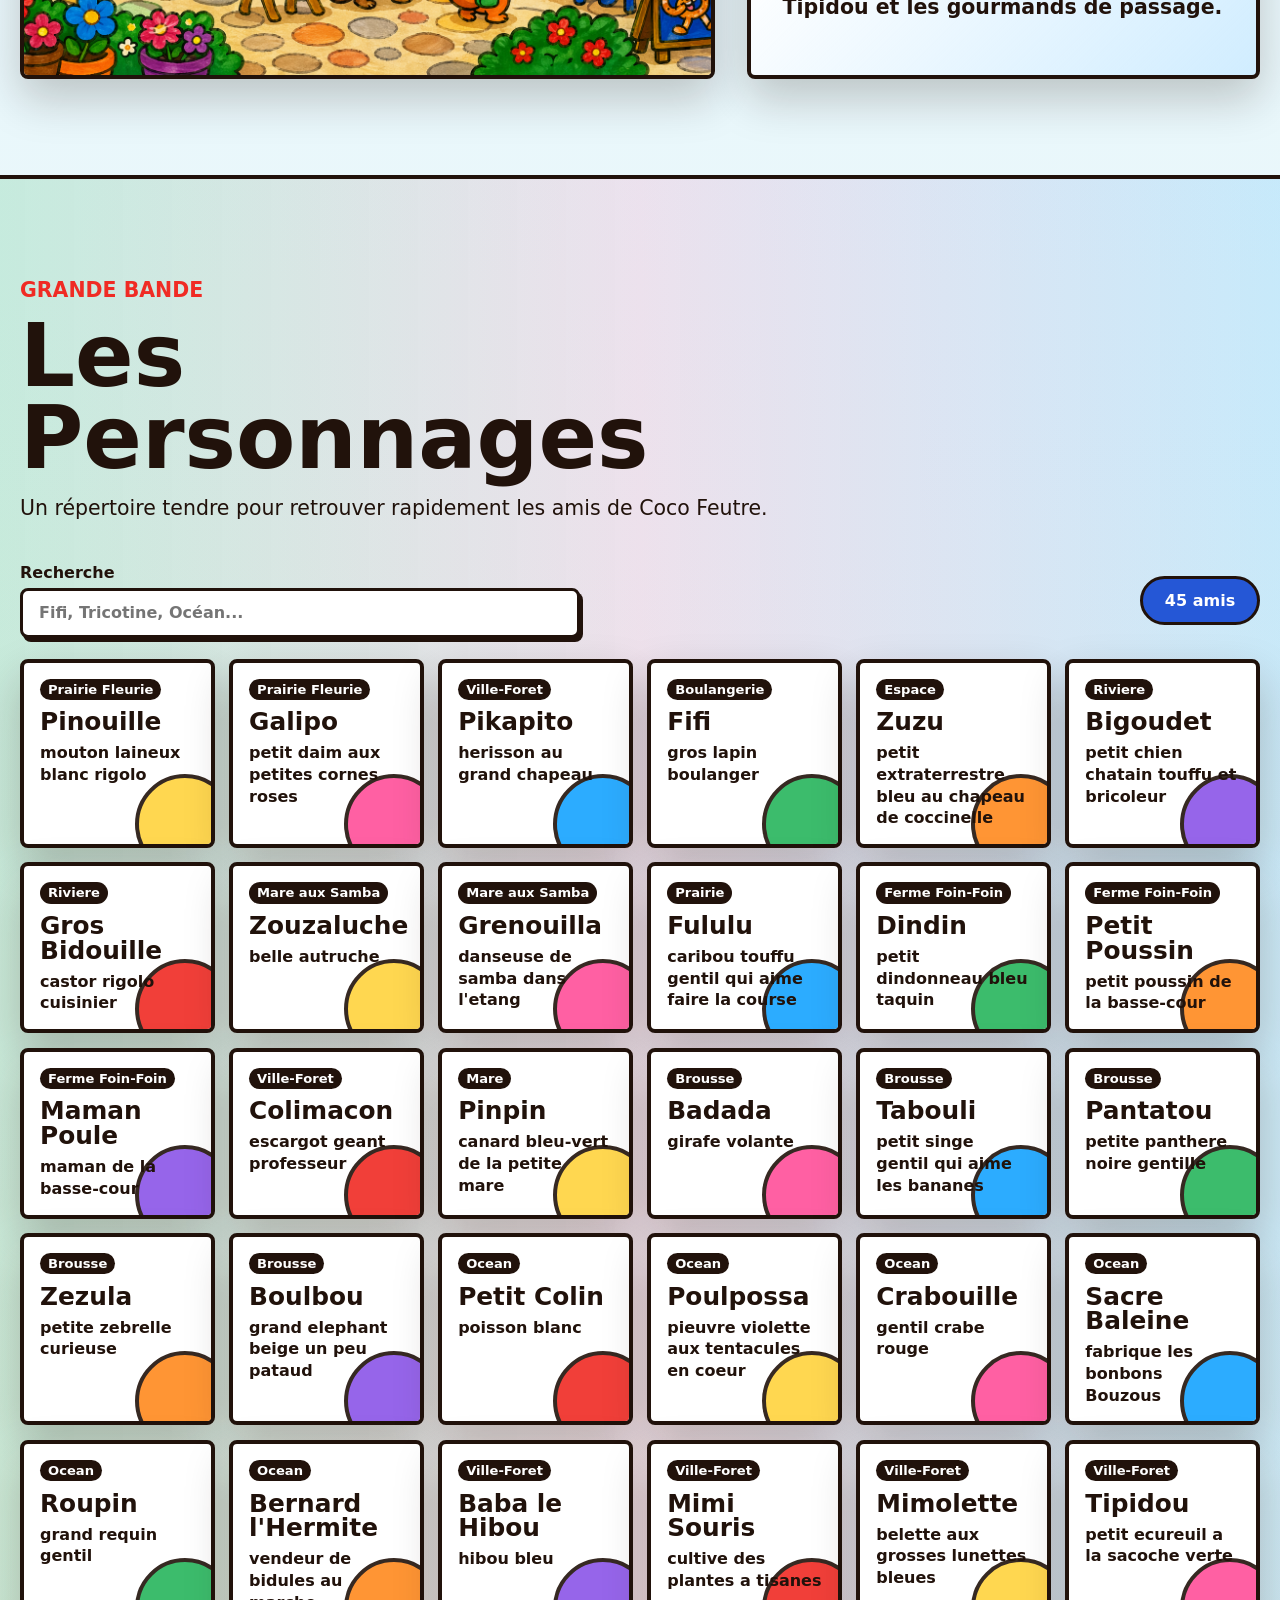
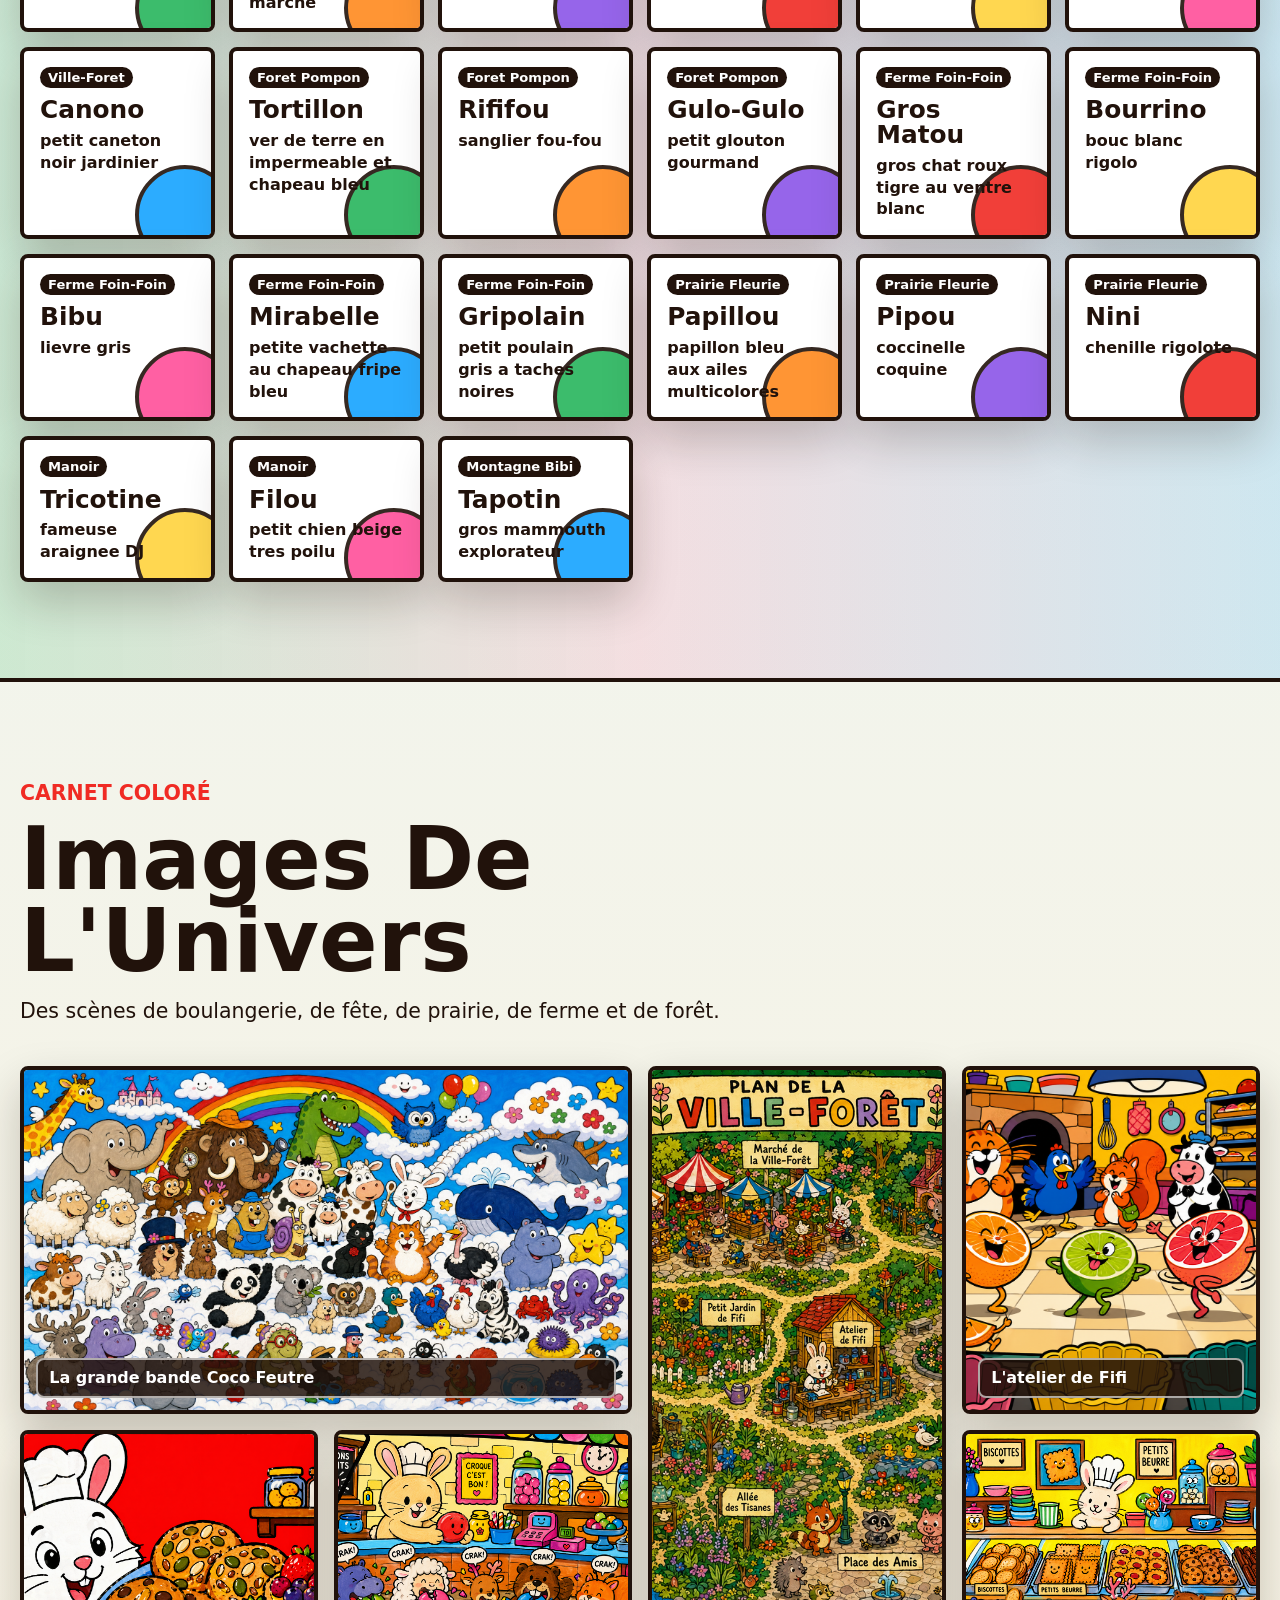
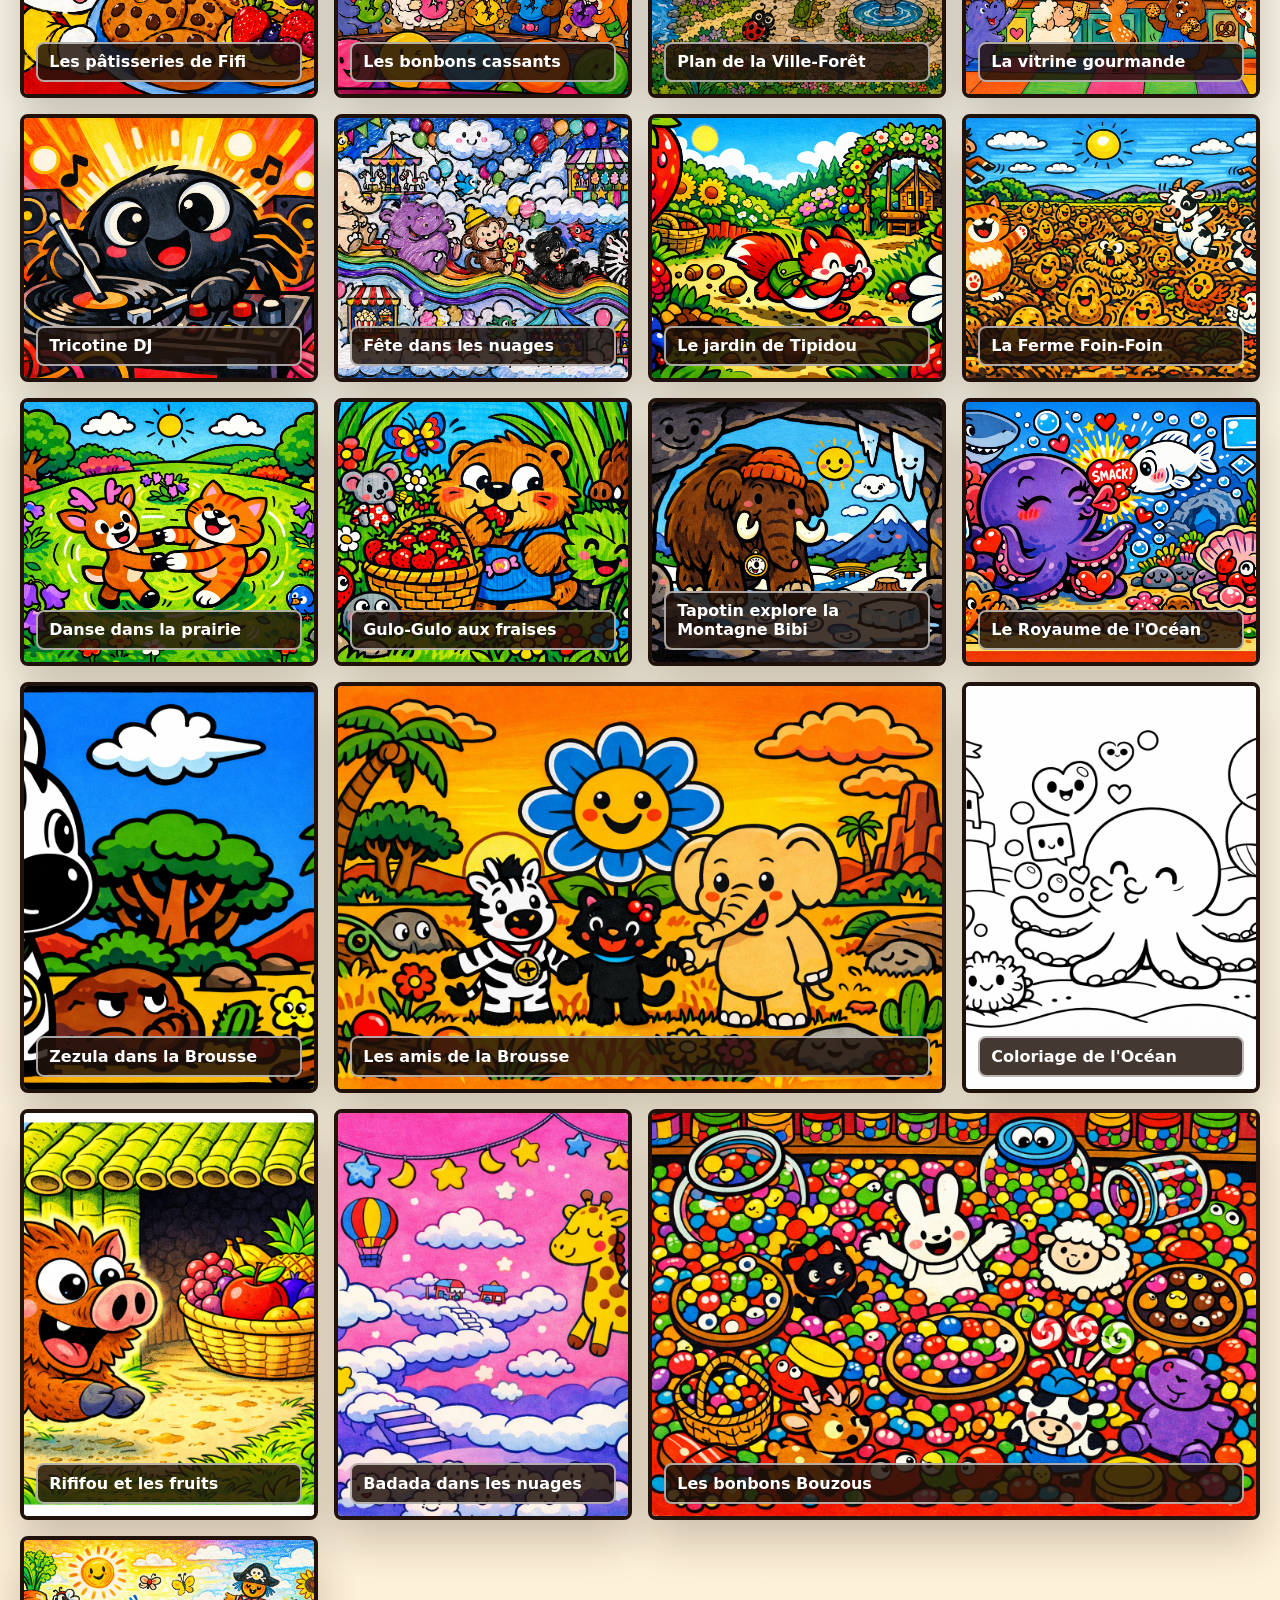
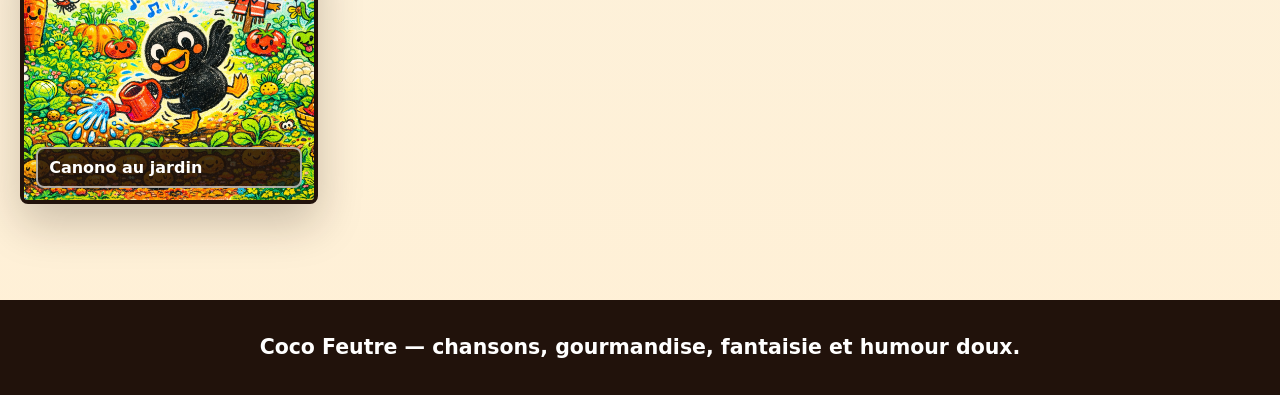
==== commit a19eafe7: "Add files via upload" ====
--- a/index.html
+++ b/index.html
@@ -1,70 +1,106 @@
-﻿<!doctype html>
-<html lang="fr">
-  <head>
-    <meta charset="utf-8">
-    <meta name="viewport" content="width=device-width, initial-scale=1">
-    <title>Coco Feutre</title>
-    <meta
-      name="description"
-      content="Mini site de l'univers Coco Feutre : personnages, lieux merveilleux, gourmandises, chansons et petites aventures colorées."
+﻿<!doctype html>
+<html lang="fr">
+  <head>
+    <meta charset="utf-8">
+    <meta name="viewport" content="width=device-width, initial-scale=1">
+    <title>Coco Feutre</title>
+    <meta
+      name="description"
+      content="Mini site de l'univers Coco Feutre : personnages, lieux merveilleux, gourmandises, chansons et petites aventures colorées."
     >
     <link rel="stylesheet" href="styles.css">
   </head>
-  <body>
-    <header class="topbar" aria-label="Navigation principale">
-      <a class="brand" href="#accueil" aria-label="Accueil Coco Feutre">
-        <span class="brand-mark">CF</span>
-        <span>Coco Feutre</span>
+  <body>
+    <header class="topbar" aria-label="Navigation principale">
+      <a class="brand" href="#accueil" aria-label="Accueil Coco Feutre">
+        <span class="brand-mark">CF</span>
+        <span>Coco Feutre</span>
       </a>
       <nav class="nav-links" aria-label="Sections">
+        <a href="#jeux">Jeux</a>
         <a href="#youtube">YouTube</a>
         <a href="#lieux">Lieux</a>
         <a href="#personnages">Personnages</a>
         <a href="#galerie">Images</a>
-      </nav>
-    </header>
-
-    <main>
-      <section id="accueil" class="hero">
-        <img src="assets/monde-coco-feutre.png" alt="Carte illustrée du monde de Coco Feutre" class="hero-image">
-        <div class="hero-shade"></div>
-        <div class="hero-copy">
-          <p class="eyebrow">Univers artistique familial</p>
-          <h1>Coco Feutre</h1>
-          <p>
-            Un monde joyeux, tendre et très coloré, peuplé de personnages rigolos,
-            de chansons, de décors gourmands et de petites aventures pleines de fantaisie.
+      </nav>
+    </header>
+
+    <main>
+      <section id="accueil" class="hero">
+        <img src="assets/monde-coco-feutre.png" alt="Carte illustrée du monde de Coco Feutre" class="hero-image">
+        <div class="hero-shade"></div>
+        <div class="hero-copy">
+          <p class="eyebrow">Univers artistique familial</p>
+          <h1>Coco Feutre</h1>
+          <p>
+            Un monde joyeux, tendre et très coloré, peuplé de personnages rigolos,
+            de chansons, de décors gourmands et de petites aventures pleines de fantaisie.
           </p>
-          <div class="hero-actions">
-            <a class="button play-button" href="jeux/bozo/index.html">Jouer à Petit Bozo</a>
+          <div class="hero-actions">
+            <a class="button primary" href="#jeux">Voir les jeux</a>
             <a class="button primary" href="#lieux">Explorer les lieux</a>
             <a class="button secondary" href="#personnages">Voir les amis</a>
           </div>
+        </div>
+      </section>
+
+      <section id="jeux" class="games-band" aria-label="Jeux Coco Feutre">
+        <div class="section-heading">
+          <p class="eyebrow">Petites aventures jouables</p>
+          <h2>Les Jeux Coco Feutre</h2>
+          <p>Trois mini-jeux simples à lancer directement dans le navigateur.</p>
+        </div>
+        <div class="game-links" aria-label="Choisir un jeu">
+          <a class="game-link bozo-link" href="jeux/bozo/index.html">
+            <img src="assets/presentation-bozo.png" alt="Présentation du jeu Le Labyrinthe de Petit Bozo">
+            <span class="game-link-content">
+              <span class="game-link-title">Le Labyrinthe de Petit Bozo</span>
+              <span class="game-link-action">Jouer</span>
+            </span>
+          </a>
+          <a class="game-link dindin-link" href="./jeux/dindin-poulailler/">
+            <img src="assets/presentation-dindin.png" alt="Présentation du jeu Dindin et le Poulaillier Tout Cracra">
+            <span class="game-link-content">
+              <span class="game-link-title">Dindin et le Poulaillier Tout Cracra</span>
+              <span class="game-link-action">Jouer</span>
+            </span>
+          </a>
+          <a class="game-link patons-link" href="jeux/patons/">
+            <img src="jeux/patons/menu-paton.png" alt="Présentation du jeu La Danse des Pâtons Magiques">
+            <span class="game-link-content">
+              <span class="game-link-title">La Danse des Pâtons Magiques</span>
+              <span class="game-link-description">
+                Étire les petits pâtons de Fifi pour fabriquer des gâteaux en forme
+                d’étoile, d’ours, de cœur et plein d’autres formes rigolotes.
+              </span>
+              <span class="game-link-action">Jouer</span>
+            </span>
+          </a>
         </div>
       </section>
-
+
       <section id="youtube" class="youtube-band" aria-label="Chaîne YouTube Coco Feutre">
         <div class="youtube-copy">
           <p class="eyebrow">Chansons et vidéos</p>
-          <h2>La chaîne YouTube Coco Feutre</h2>
-          <p>
-            Retrouve Croque-Quenotte et l'univers Coco Feutre en vidéo, avec les chansons,
-            les personnages et les petites aventures colorées.
-          </p>
-          <a class="button youtube-button" href="https://www.youtube.com/channel/UCuplLanOqAU5u5A9K5XQi5A" target="_blank" rel="noopener">
-            Voir la chaîne YouTube
-          </a>
-        </div>
-        <div class="youtube-frame-wrap">
-          <img src="assets/bonbons-cassants.png" alt="Bonbons cassants dans la boutique de Coco Feutre" class="youtube-poster">
-          <iframe
-            class="youtube-frame"
-            src="https://www.youtube-nocookie.com/embed/S4UEmDE1bTU"
-            title="Croque-Quenotte sur la chaîne YouTube Coco Feutre"
-            loading="lazy"
-            allow="accelerometer; autoplay; clipboard-write; encrypted-media; gyroscope; picture-in-picture; web-share"
-            allowfullscreen
-          ></iframe>
+          <h2>La chaîne YouTube Coco Feutre</h2>
+          <p>
+            Retrouve Croque-Quenotte et l'univers Coco Feutre en vidéo, avec les chansons,
+            les personnages et les petites aventures colorées.
+          </p>
+          <a class="button youtube-button" href="https://www.youtube.com/channel/UCuplLanOqAU5u5A9K5XQi5A" target="_blank" rel="noopener">
+            Voir la chaîne YouTube
+          </a>
+        </div>
+        <div class="youtube-frame-wrap">
+          <img src="assets/bonbons-cassants.png" alt="Bonbons cassants dans la boutique de Coco Feutre" class="youtube-poster">
+          <iframe
+            class="youtube-frame"
+            src="https://www.youtube-nocookie.com/embed/S4UEmDE1bTU"
+            title="Croque-Quenotte sur la chaîne YouTube Coco Feutre"
+            loading="lazy"
+            allow="accelerometer; autoplay; clipboard-write; encrypted-media; gyroscope; picture-in-picture; web-share"
+            allowfullscreen
+          ></iframe>
         </div>
       </section>
 
@@ -77,202 +113,190 @@
         </div>
       </section>
 
-      <section class="pouic-callout" aria-label="La Danse des Pâtons Magiques">
-        <div class="pouic-card">
-          <p class="eyebrow">Nouveau jeu gourmand</p>
-          <h2>La Danse des Pâtons Magiques</h2>
-          <p>
-            Étire les petits pâtons de Fifi pour fabriquer des gâteaux en forme
-            d’étoile, d’ours, de cœur et plein d’autres formes rigolotes.
-          </p>
-          <a class="button play-button" href="jeux/patons/">Jouer à La Danse des Pâtons Magiques</a>
-        </div>
-      </section>
-
       <section class="intro-band" aria-label="Bienvenue">
-        <div class="intro-copy">
-          <p>
-            Bienvenue dans l'univers Coco Feutre, où Fifi prépare des douceurs,
-            Tricotine fait danser le grenier, Tapotin explore la Montagne Bibi,
-            et toute une bande d'amis traverse forêts, prairies, rivière, ferme,
-            océan et brousse avec humour doux.
-          </p>
-        </div>
-      </section>
-
-      <section id="lieux" class="section places-section">
-        <div class="section-heading">
-          <p class="eyebrow">Carte vivante</p>
-          <h2>Les Grands Lieux</h2>
-          <p>Chaque lieu a son ambiance, ses amis, ses chansons et ses petites histoires.</p>
-        </div>
-
-        <div class="place-picker" aria-label="Choisir un lieu">
-          <button class="place-tab is-active" type="button" data-place="boulangerie">Boulangerie</button>
-          <button class="place-tab" type="button" data-place="ville-foret">Ville-Forêt</button>
-          <button class="place-tab" type="button" data-place="foret-pompon">Forêt Pompon</button>
-          <button class="place-tab" type="button" data-place="ferme">Ferme Foin-Foin</button>
-          <button class="place-tab" type="button" data-place="prairie">Prairie Fleurie</button>
-          <button class="place-tab" type="button" data-place="manoir">Manoir</button>
-          <button class="place-tab" type="button" data-place="montagne">Montagne Bibi</button>
-          <button class="place-tab" type="button" data-place="ocean">Océan</button>
-          <button class="place-tab" type="button" data-place="brousse">Brousse</button>
-        </div>
-
-        <article class="place-focus" id="placeFocus" aria-live="polite">
-          <div class="place-media">
-            <img id="placeImage" src="assets/boulangerie-exterieur.png" alt="">
-          </div>
-          <div class="place-content">
-            <p class="place-kicker" id="placeKicker">Lieu gourmand</p>
-            <h3 id="placeTitle">La boulangerie de Fifi</h3>
-            <p id="placeText">
-              La boulangerie de Fifi rassemble la vitrine, le salon de thé, le petit
-              jardin et l'atelier où le grand four à pain chauffe les fournées.
-            </p>
-            <div>
-              <h4>On y croise</h4>
-              <p id="placeFriends">Fifi, Pinouille, Galipo, Gros Bidouille, Tipidou et les gourmands de passage.</p>
-            </div>
-          </div>
-        </article>
-      </section>
-
-      <section id="personnages" class="section characters-section">
-        <div class="section-heading">
-          <p class="eyebrow">Grande bande</p>
-          <h2>Les Personnages</h2>
-          <p>Un répertoire tendre pour retrouver rapidement les amis de Coco Feutre.</p>
-        </div>
-
-        <div class="character-tools">
-          <label class="search-box" for="characterSearch">
-            <span>Recherche</span>
-            <input id="characterSearch" type="search" placeholder="Fifi, Tricotine, Océan..." autocomplete="off">
-          </label>
-          <div class="count-pill" id="characterCount">0 amis</div>
-        </div>
-
-        <div class="character-grid" id="characterGrid"></div>
-      </section>
-
-      <section id="galerie" class="section gallery-section">
-        <div class="section-heading">
-          <p class="eyebrow">Carnet coloré</p>
-          <h2>Images De L'Univers</h2>
-          <p>Des scènes de boulangerie, de fête, de prairie, de ferme et de forêt.</p>
-        </div>
-
-        <div class="gallery-grid">
-          <figure class="gallery-item wide">
-            <img src="assets/hero-univers.png" alt="Grande réunion des personnages Coco Feutre dans les nuages">
-            <figcaption>La grande bande Coco Feutre</figcaption>
-          </figure>
-          <figure class="gallery-item tall">
-            <img src="assets/ville-foret-plan.png" alt="Plan illustré de la Ville-Forêt">
-            <figcaption>Plan de la Ville-Forêt</figcaption>
-          </figure>
-          <figure class="gallery-item">
-            <img src="assets/atelier-fifi.png" alt="Atelier de Fifi avec personnages et agrumes dansants">
-            <figcaption>L'atelier de Fifi</figcaption>
-          </figure>
-          <figure class="gallery-item">
-            <img src="assets/fifi-patisseries.png" alt="Fifi avec un plateau de pâtisseries">
-            <figcaption>Les pâtisseries de Fifi</figcaption>
-          </figure>
-          <figure class="gallery-item">
-            <img src="assets/bonbons-cassants.png" alt="Bonbons cassants dans la boutique">
-            <figcaption>Les bonbons cassants</figcaption>
-          </figure>
-          <figure class="gallery-item">
-            <img src="assets/vitrine-biscottes.png" alt="Vitrine de biscottes et petits beurre">
-            <figcaption>La vitrine gourmande</figcaption>
-          </figure>
-          <figure class="gallery-item">
-            <img src="assets/tricotine-dj.png" alt="Tricotine aux platines">
-            <figcaption>Tricotine DJ</figcaption>
-          </figure>
-          <figure class="gallery-item">
-            <img src="assets/arc-en-ciel-fete.png" alt="Fête sur un arc-en-ciel">
-            <figcaption>Fête dans les nuages</figcaption>
-          </figure>
-          <figure class="gallery-item">
-            <img src="assets/tipidou-jardin.png" alt="Tipidou court dans un jardin fruité">
-            <figcaption>Le jardin de Tipidou</figcaption>
-          </figure>
-          <figure class="gallery-item">
-            <img src="assets/ferme-patates.png" alt="Fête dans un champ de pommes de terre">
-            <figcaption>La Ferme Foin-Foin</figcaption>
-          </figure>
-          <figure class="gallery-item">
-            <img src="assets/prairie-danse.png" alt="Galipo et Gros Matou dansent dans une prairie">
-            <figcaption>Danse dans la prairie</figcaption>
-          </figure>
-          <figure class="gallery-item">
-            <img src="assets/gulo-fraises.png" alt="Gulo-Gulo mange une fraise dans la forêt">
-            <figcaption>Gulo-Gulo aux fraises</figcaption>
-          </figure>
-          <figure class="gallery-item">
-            <img src="assets/tapotin-montagne.png" alt="Tapotin explore la Montagne Bibi dans une grotte">
-            <figcaption>Tapotin explore la Montagne Bibi</figcaption>
-          </figure>
-          <figure class="gallery-item">
-            <img src="assets/ocean-bisou.png" alt="Poulpossa et Petit Colin dans le Royaume de l'Océan">
-            <figcaption>Le Royaume de l'Océan</figcaption>
-          </figure>
-          <figure class="gallery-item">
-            <img src="assets/zezula-brousse.png" alt="Zezula observe la Brousse">
-            <figcaption>Zezula dans la Brousse</figcaption>
-          </figure>
-          <figure class="gallery-item wide">
-            <img src="assets/brousse-amis.png" alt="Zezula, Pantatou et Boulbou dans la Brousse">
-            <figcaption>Les amis de la Brousse</figcaption>
-          </figure>
-          <figure class="gallery-item">
-            <img src="assets/coloriage-ocean.png" alt="Coloriage océan avec pieuvre, baleine et château">
-            <figcaption>Coloriage de l'Océan</figcaption>
-          </figure>
-          <figure class="gallery-item">
-            <img src="assets/rififou-fruits.png" alt="Rififou court vers un panier de fruits">
-            <figcaption>Rififou et les fruits</figcaption>
-          </figure>
-          <figure class="gallery-item">
-            <img src="assets/badada-nuages.png" alt="Badada vole dans les nuages">
-            <figcaption>Badada dans les nuages</figcaption>
-          </figure>
-          <figure class="gallery-item wide">
-            <img src="assets/bonbons-bouzous.png" alt="Personnages dans les bonbons Bouzous">
-            <figcaption>Les bonbons Bouzous</figcaption>
-          </figure>
-          <figure class="gallery-item">
-            <img src="assets/canono-jardin.png" alt="Canono jardine dans un potager joyeux">
-            <figcaption>Canono au jardin</figcaption>
-          </figure>
-        </div>
-      </section>
-    </main>
-
-    <footer class="footer">
-      <p>Coco Feutre — chansons, gourmandise, fantaisie et humour doux.</p>
-    </footer>
-
-    <div class="lightbox" id="imageLightbox" aria-hidden="true">
-      <div class="lightbox-panel" role="dialog" aria-modal="true" aria-label="Image agrandie">
-        <div class="lightbox-tools">
-          <p id="lightboxCaption">Image Coco Feutre</p>
-          <div class="lightbox-buttons">
-            <button type="button" class="lightbox-button" data-zoom="out" aria-label="Réduire le zoom">-</button>
-            <button type="button" class="lightbox-button" data-zoom="reset" aria-label="Réinitialiser le zoom">100%</button>
-            <button type="button" class="lightbox-button" data-zoom="in" aria-label="Agrandir l'image">+</button>
-            <button type="button" class="lightbox-button close-lightbox" aria-label="Fermer l'image">x</button>
-          </div>
-        </div>
-        <div class="lightbox-stage">
-          <img id="lightboxImage" src="" alt="">
-        </div>
-      </div>
-    </div>
-
-    <script src="script.js"></script>
-  </body>
-</html>
+        <div class="intro-copy">
+          <p>
+            Bienvenue dans l'univers Coco Feutre, où Fifi prépare des douceurs,
+            Tricotine fait danser le grenier, Tapotin explore la Montagne Bibi,
+            et toute une bande d'amis traverse forêts, prairies, rivière, ferme,
+            océan et brousse avec humour doux.
+          </p>
+        </div>
+      </section>
+
+      <section id="lieux" class="section places-section">
+        <div class="section-heading">
+          <p class="eyebrow">Carte vivante</p>
+          <h2>Les Grands Lieux</h2>
+          <p>Chaque lieu a son ambiance, ses amis, ses chansons et ses petites histoires.</p>
+        </div>
+
+        <div class="place-picker" aria-label="Choisir un lieu">
+          <button class="place-tab is-active" type="button" data-place="boulangerie">Boulangerie</button>
+          <button class="place-tab" type="button" data-place="ville-foret">Ville-Forêt</button>
+          <button class="place-tab" type="button" data-place="foret-pompon">Forêt Pompon</button>
+          <button class="place-tab" type="button" data-place="ferme">Ferme Foin-Foin</button>
+          <button class="place-tab" type="button" data-place="prairie">Prairie Fleurie</button>
+          <button class="place-tab" type="button" data-place="manoir">Manoir</button>
+          <button class="place-tab" type="button" data-place="montagne">Montagne Bibi</button>
+          <button class="place-tab" type="button" data-place="ocean">Océan</button>
+          <button class="place-tab" type="button" data-place="brousse">Brousse</button>
+        </div>
+
+        <article class="place-focus" id="placeFocus" aria-live="polite">
+          <div class="place-media">
+            <img id="placeImage" src="assets/boulangerie-exterieur.png" alt="">
+          </div>
+          <div class="place-content">
+            <p class="place-kicker" id="placeKicker">Lieu gourmand</p>
+            <h3 id="placeTitle">La boulangerie de Fifi</h3>
+            <p id="placeText">
+              La boulangerie de Fifi rassemble la vitrine, le salon de thé, le petit
+              jardin et l'atelier où le grand four à pain chauffe les fournées.
+            </p>
+            <div>
+              <h4>On y croise</h4>
+              <p id="placeFriends">Fifi, Pinouille, Galipo, Gros Bidouille, Tipidou et les gourmands de passage.</p>
+            </div>
+          </div>
+        </article>
+      </section>
+
+      <section id="personnages" class="section characters-section">
+        <div class="section-heading">
+          <p class="eyebrow">Grande bande</p>
+          <h2>Les Personnages</h2>
+          <p>Un répertoire tendre pour retrouver rapidement les amis de Coco Feutre.</p>
+        </div>
+
+        <div class="character-tools">
+          <label class="search-box" for="characterSearch">
+            <span>Recherche</span>
+            <input id="characterSearch" type="search" placeholder="Fifi, Tricotine, Océan..." autocomplete="off">
+          </label>
+          <div class="count-pill" id="characterCount">0 amis</div>
+        </div>
+
+        <div class="character-grid" id="characterGrid"></div>
+      </section>
+
+      <section id="galerie" class="section gallery-section">
+        <div class="section-heading">
+          <p class="eyebrow">Carnet coloré</p>
+          <h2>Images De L'Univers</h2>
+          <p>Des scènes de boulangerie, de fête, de prairie, de ferme et de forêt.</p>
+        </div>
+
+        <div class="gallery-grid">
+          <figure class="gallery-item wide">
+            <img src="assets/hero-univers.png" alt="Grande réunion des personnages Coco Feutre dans les nuages">
+            <figcaption>La grande bande Coco Feutre</figcaption>
+          </figure>
+          <figure class="gallery-item tall">
+            <img src="assets/ville-foret-plan.png" alt="Plan illustré de la Ville-Forêt">
+            <figcaption>Plan de la Ville-Forêt</figcaption>
+          </figure>
+          <figure class="gallery-item">
+            <img src="assets/atelier-fifi.png" alt="Atelier de Fifi avec personnages et agrumes dansants">
+            <figcaption>L'atelier de Fifi</figcaption>
+          </figure>
+          <figure class="gallery-item">
+            <img src="assets/fifi-patisseries.png" alt="Fifi avec un plateau de pâtisseries">
+            <figcaption>Les pâtisseries de Fifi</figcaption>
+          </figure>
+          <figure class="gallery-item">
+            <img src="assets/bonbons-cassants.png" alt="Bonbons cassants dans la boutique">
+            <figcaption>Les bonbons cassants</figcaption>
+          </figure>
+          <figure class="gallery-item">
+            <img src="assets/vitrine-biscottes.png" alt="Vitrine de biscottes et petits beurre">
+            <figcaption>La vitrine gourmande</figcaption>
+          </figure>
+          <figure class="gallery-item">
+            <img src="assets/tricotine-dj.png" alt="Tricotine aux platines">
+            <figcaption>Tricotine DJ</figcaption>
+          </figure>
+          <figure class="gallery-item">
+            <img src="assets/arc-en-ciel-fete.png" alt="Fête sur un arc-en-ciel">
+            <figcaption>Fête dans les nuages</figcaption>
+          </figure>
+          <figure class="gallery-item">
+            <img src="assets/tipidou-jardin.png" alt="Tipidou court dans un jardin fruité">
+            <figcaption>Le jardin de Tipidou</figcaption>
+          </figure>
+          <figure class="gallery-item">
+            <img src="assets/ferme-patates.png" alt="Fête dans un champ de pommes de terre">
+            <figcaption>La Ferme Foin-Foin</figcaption>
+          </figure>
+          <figure class="gallery-item">
+            <img src="assets/prairie-danse.png" alt="Galipo et Gros Matou dansent dans une prairie">
+            <figcaption>Danse dans la prairie</figcaption>
+          </figure>
+          <figure class="gallery-item">
+            <img src="assets/gulo-fraises.png" alt="Gulo-Gulo mange une fraise dans la forêt">
+            <figcaption>Gulo-Gulo aux fraises</figcaption>
+          </figure>
+          <figure class="gallery-item">
+            <img src="assets/tapotin-montagne.png" alt="Tapotin explore la Montagne Bibi dans une grotte">
+            <figcaption>Tapotin explore la Montagne Bibi</figcaption>
+          </figure>
+          <figure class="gallery-item">
+            <img src="assets/ocean-bisou.png" alt="Poulpossa et Petit Colin dans le Royaume de l'Océan">
+            <figcaption>Le Royaume de l'Océan</figcaption>
+          </figure>
+          <figure class="gallery-item">
+            <img src="assets/zezula-brousse.png" alt="Zezula observe la Brousse">
+            <figcaption>Zezula dans la Brousse</figcaption>
+          </figure>
+          <figure class="gallery-item wide">
+            <img src="assets/brousse-amis.png" alt="Zezula, Pantatou et Boulbou dans la Brousse">
+            <figcaption>Les amis de la Brousse</figcaption>
+          </figure>
+          <figure class="gallery-item">
+            <img src="assets/coloriage-ocean.png" alt="Coloriage océan avec pieuvre, baleine et château">
+            <figcaption>Coloriage de l'Océan</figcaption>
+          </figure>
+          <figure class="gallery-item">
+            <img src="assets/rififou-fruits.png" alt="Rififou court vers un panier de fruits">
+            <figcaption>Rififou et les fruits</figcaption>
+          </figure>
+          <figure class="gallery-item">
+            <img src="assets/badada-nuages.png" alt="Badada vole dans les nuages">
+            <figcaption>Badada dans les nuages</figcaption>
+          </figure>
+          <figure class="gallery-item wide">
+            <img src="assets/bonbons-bouzous.png" alt="Personnages dans les bonbons Bouzous">
+            <figcaption>Les bonbons Bouzous</figcaption>
+          </figure>
+          <figure class="gallery-item">
+            <img src="assets/canono-jardin.png" alt="Canono jardine dans un potager joyeux">
+            <figcaption>Canono au jardin</figcaption>
+          </figure>
+        </div>
+      </section>
+    </main>
+
+    <footer class="footer">
+      <p>Coco Feutre — chansons, gourmandise, fantaisie et humour doux.</p>
+    </footer>
+
+    <div class="lightbox" id="imageLightbox" aria-hidden="true">
+      <div class="lightbox-panel" role="dialog" aria-modal="true" aria-label="Image agrandie">
+        <div class="lightbox-tools">
+          <p id="lightboxCaption">Image Coco Feutre</p>
+          <div class="lightbox-buttons">
+            <button type="button" class="lightbox-button" data-zoom="out" aria-label="Réduire le zoom">-</button>
+            <button type="button" class="lightbox-button" data-zoom="reset" aria-label="Réinitialiser le zoom">100%</button>
+            <button type="button" class="lightbox-button" data-zoom="in" aria-label="Agrandir l'image">+</button>
+            <button type="button" class="lightbox-button close-lightbox" aria-label="Fermer l'image">x</button>
+          </div>
+        </div>
+        <div class="lightbox-stage">
+          <img id="lightboxImage" src="" alt="">
+        </div>
+      </div>
+    </div>
+
+    <script src="script.js"></script>
+  </body>
+</html>
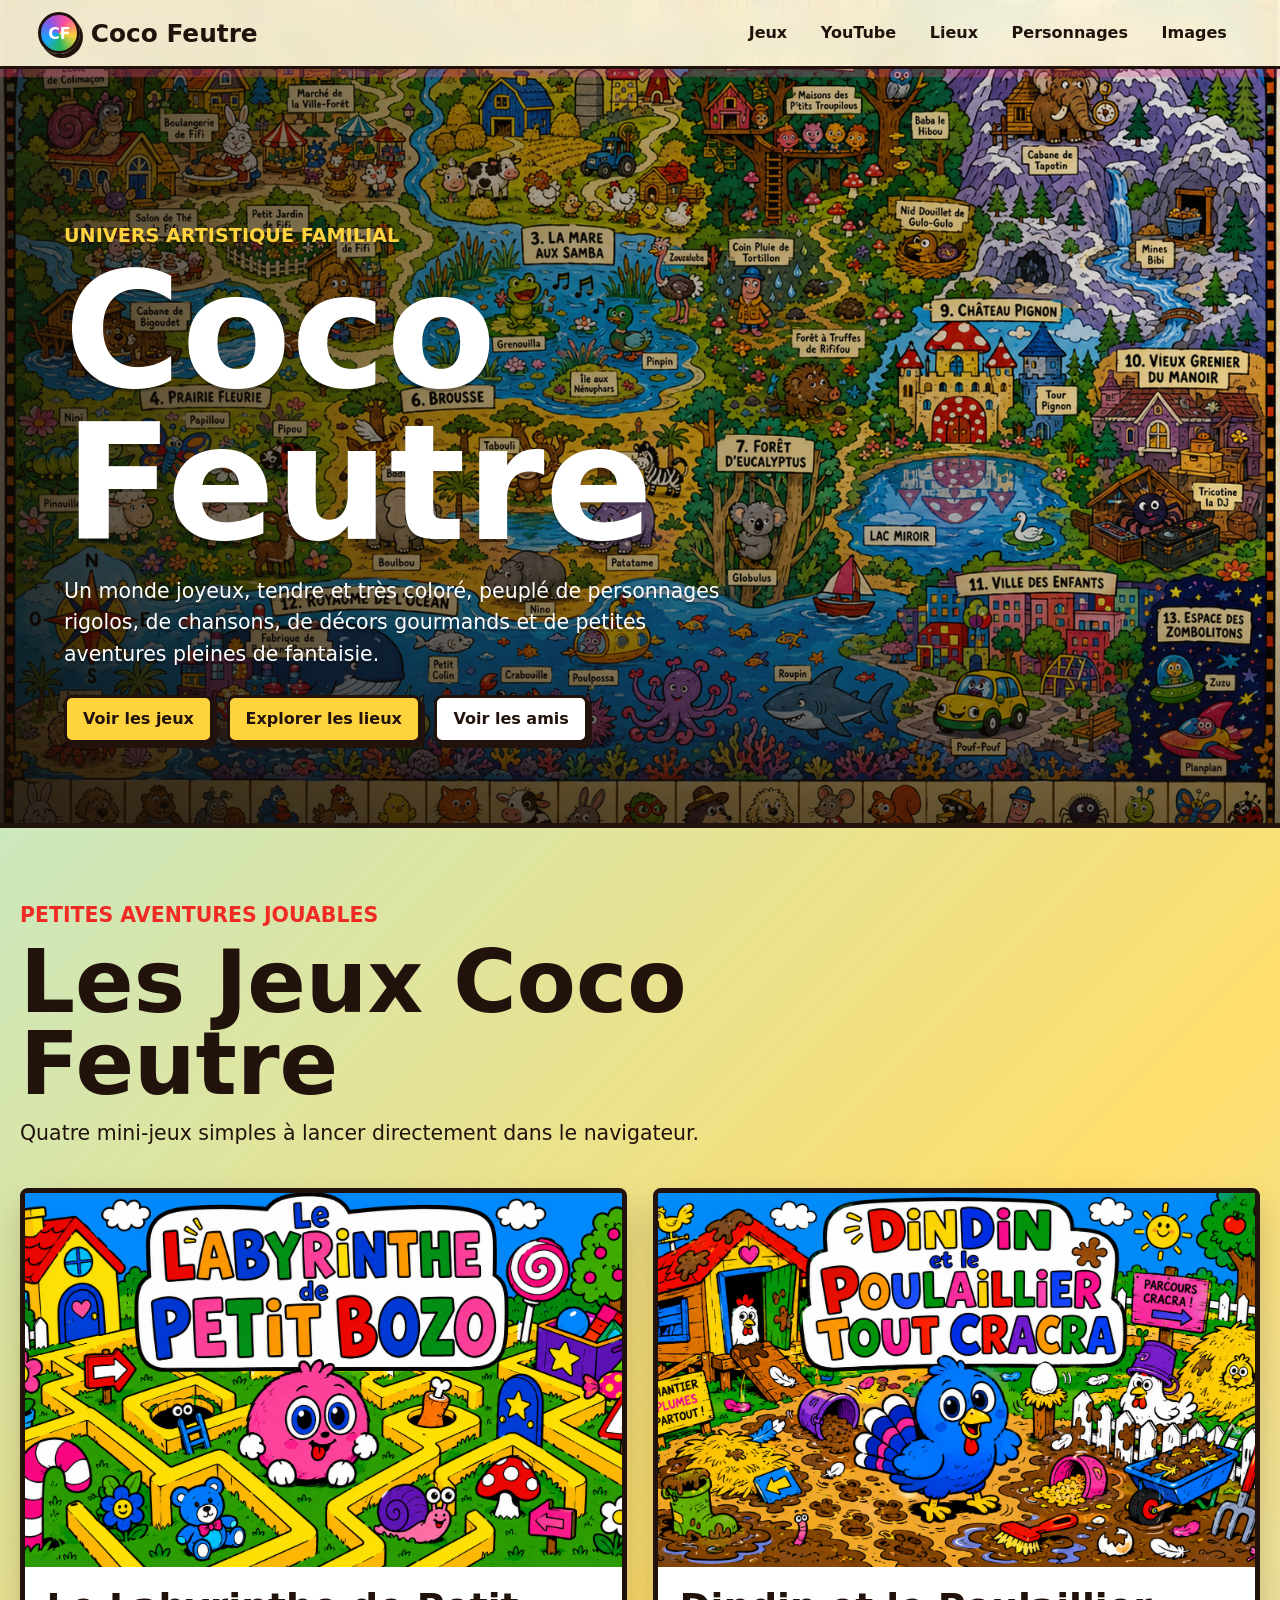
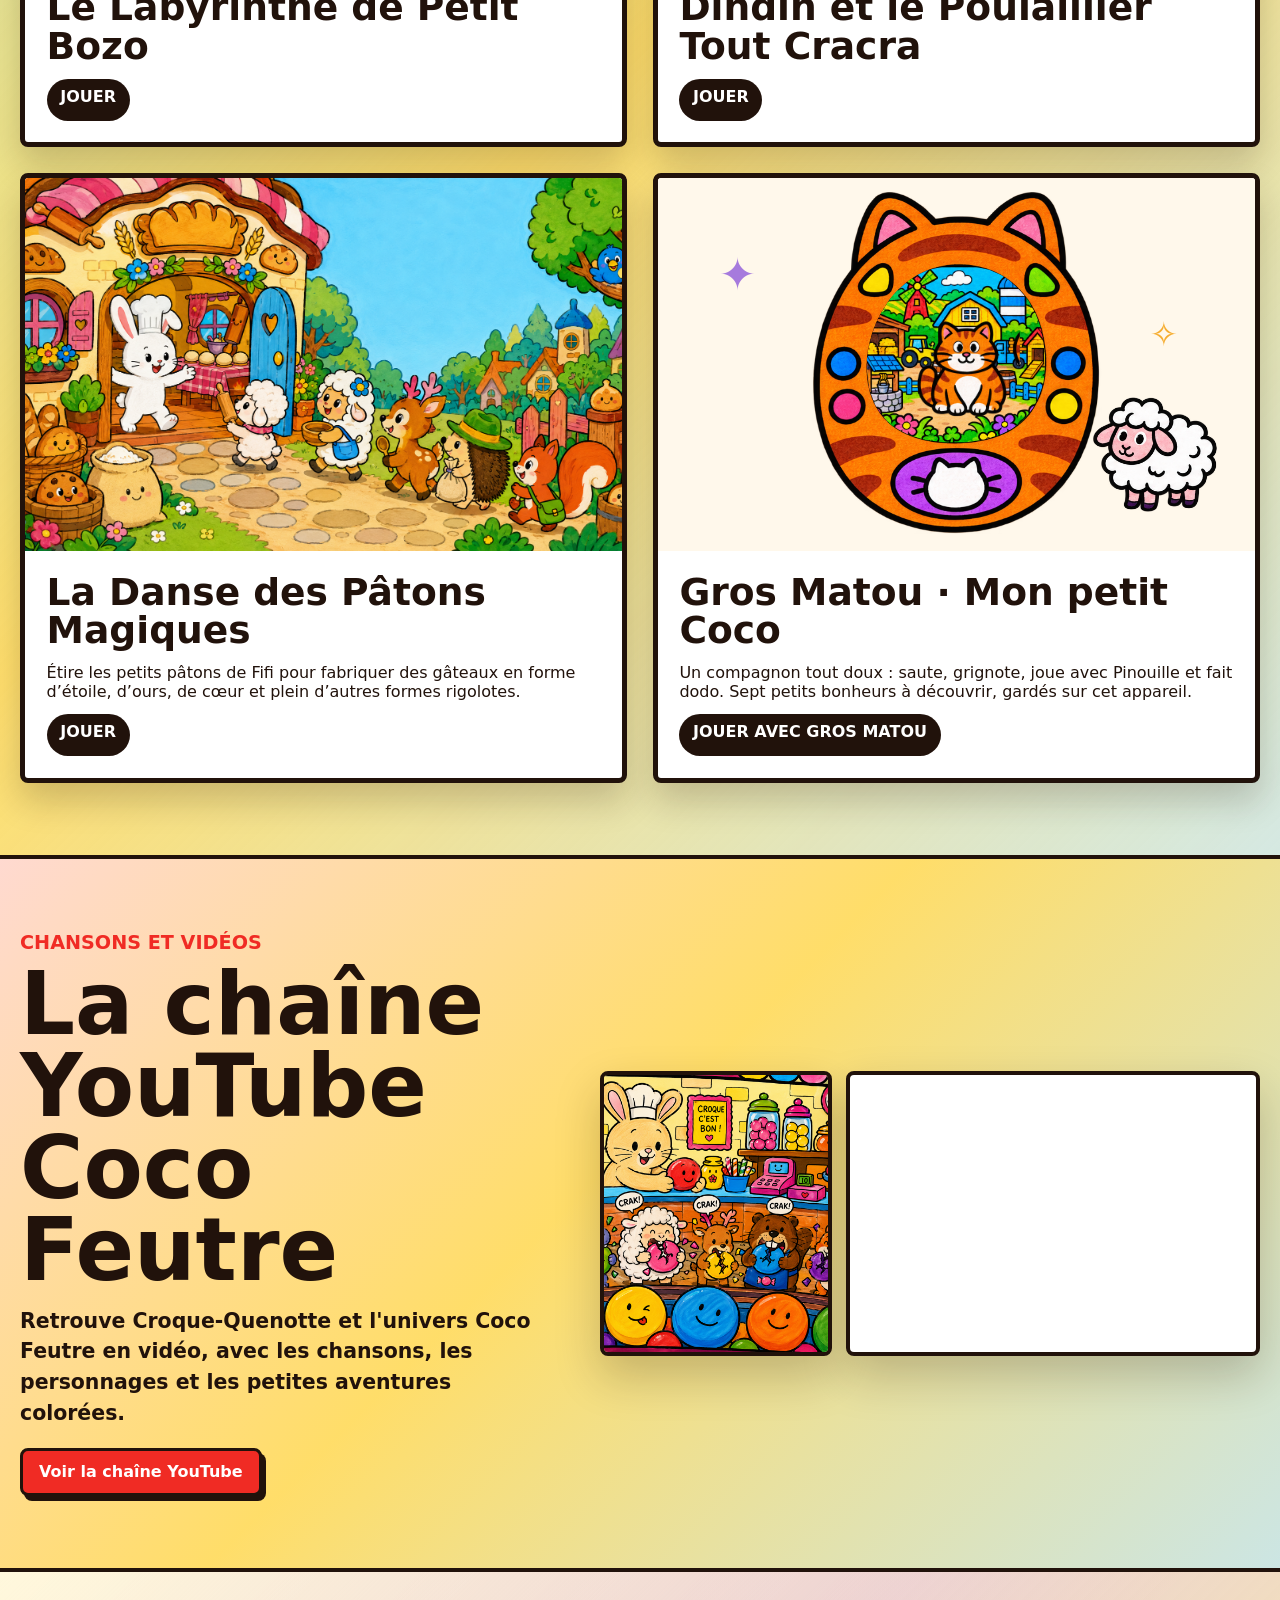
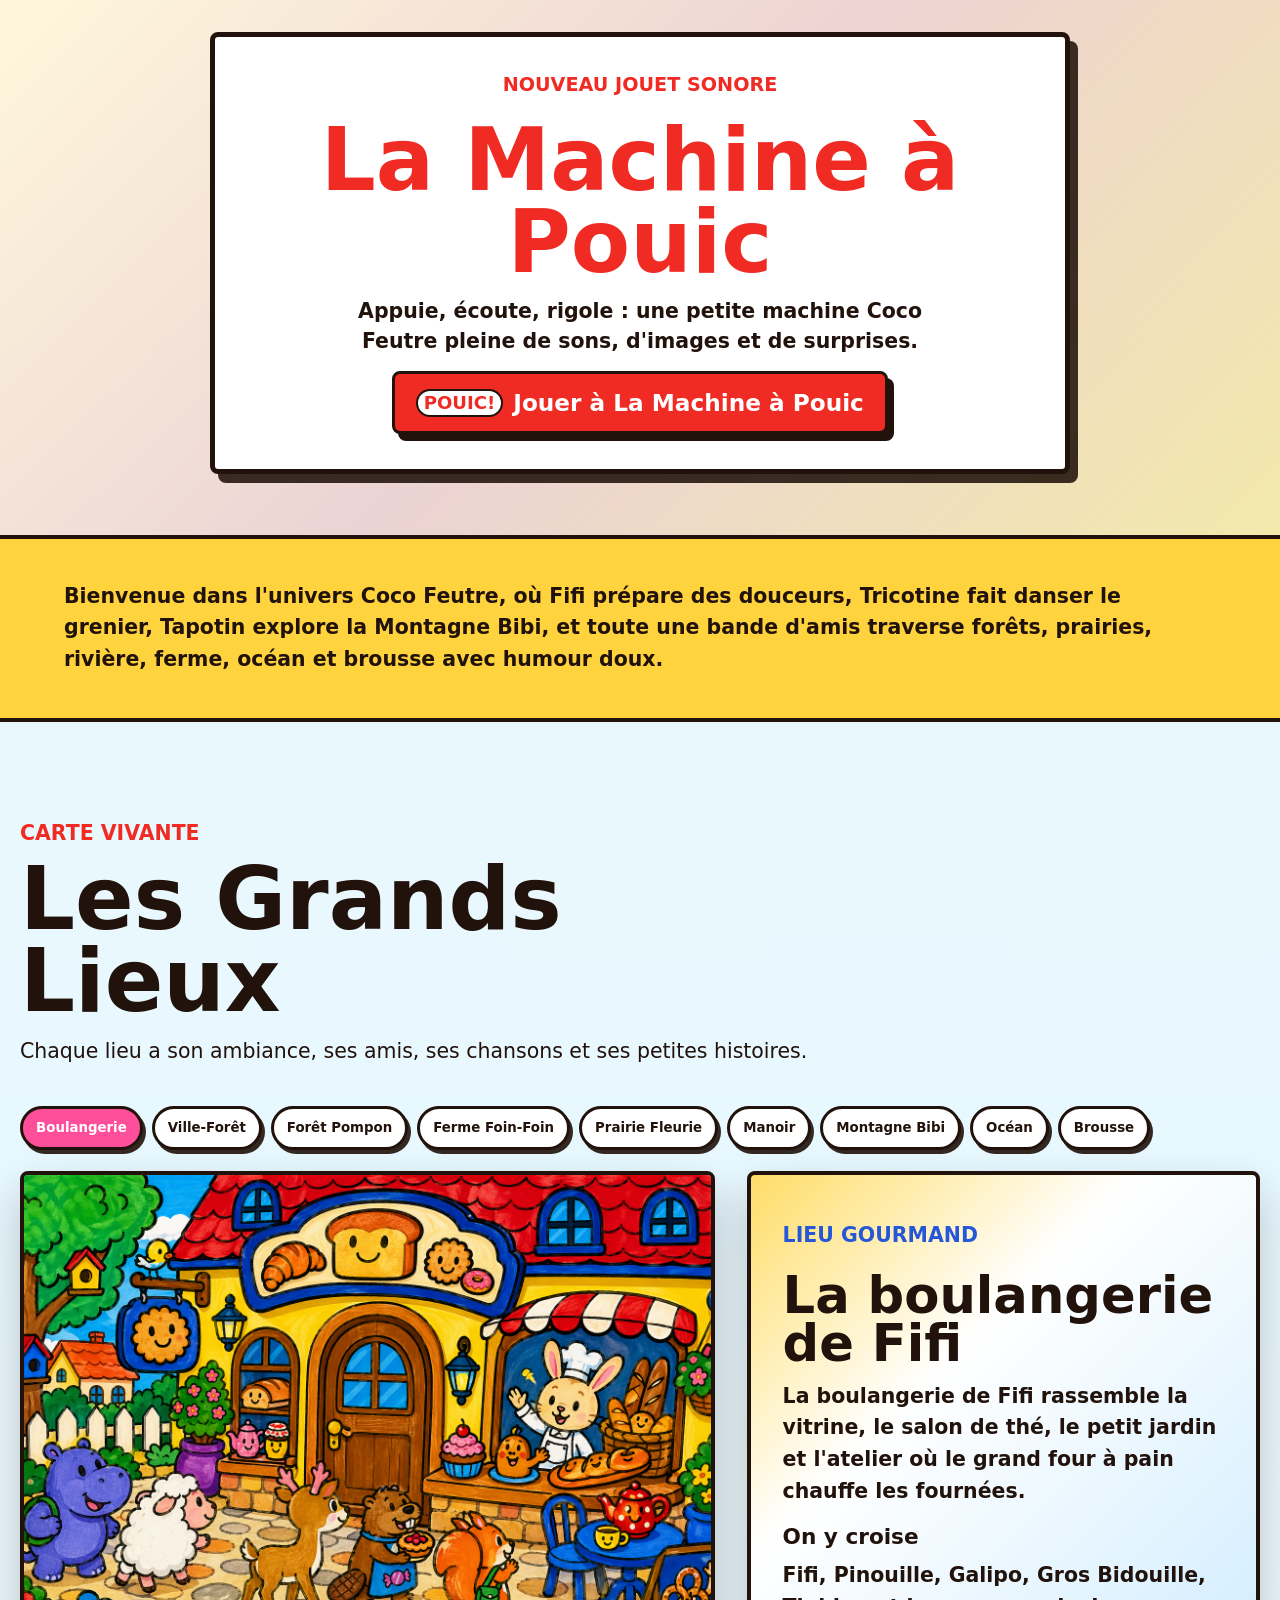
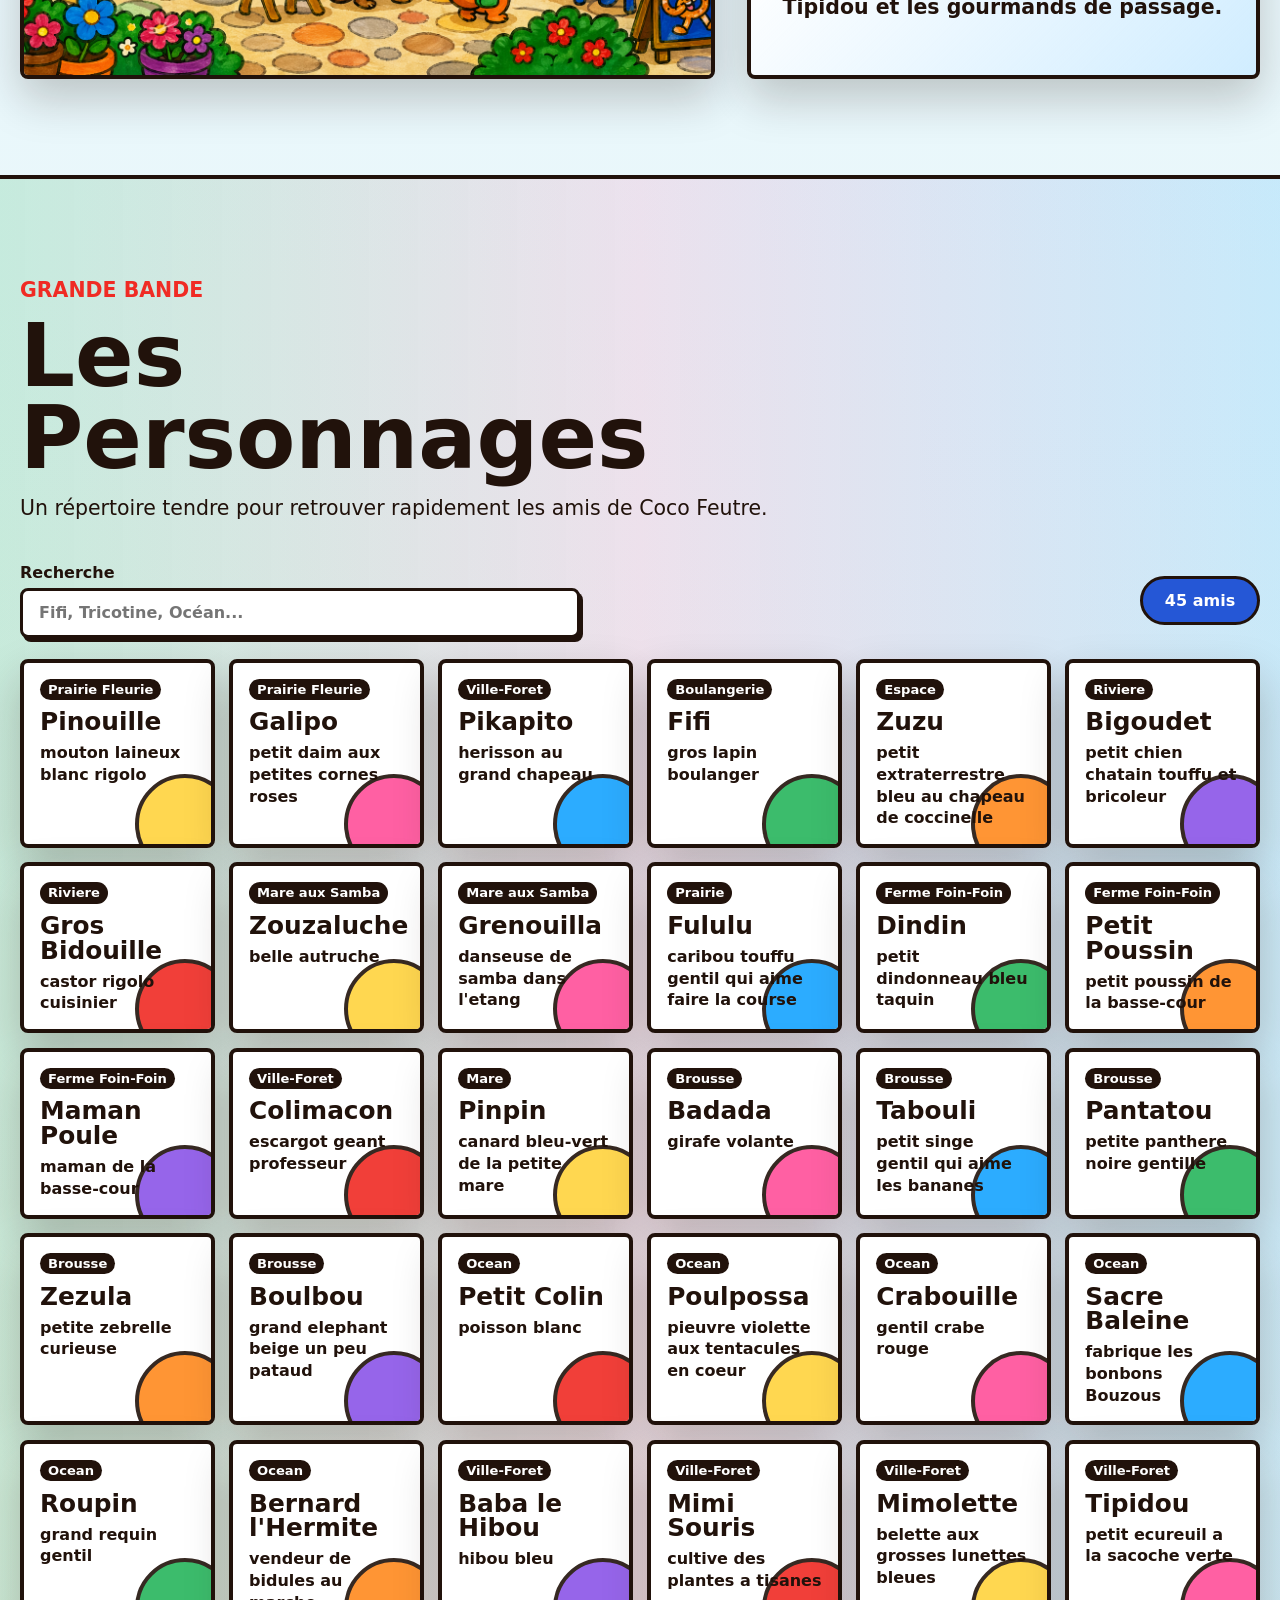
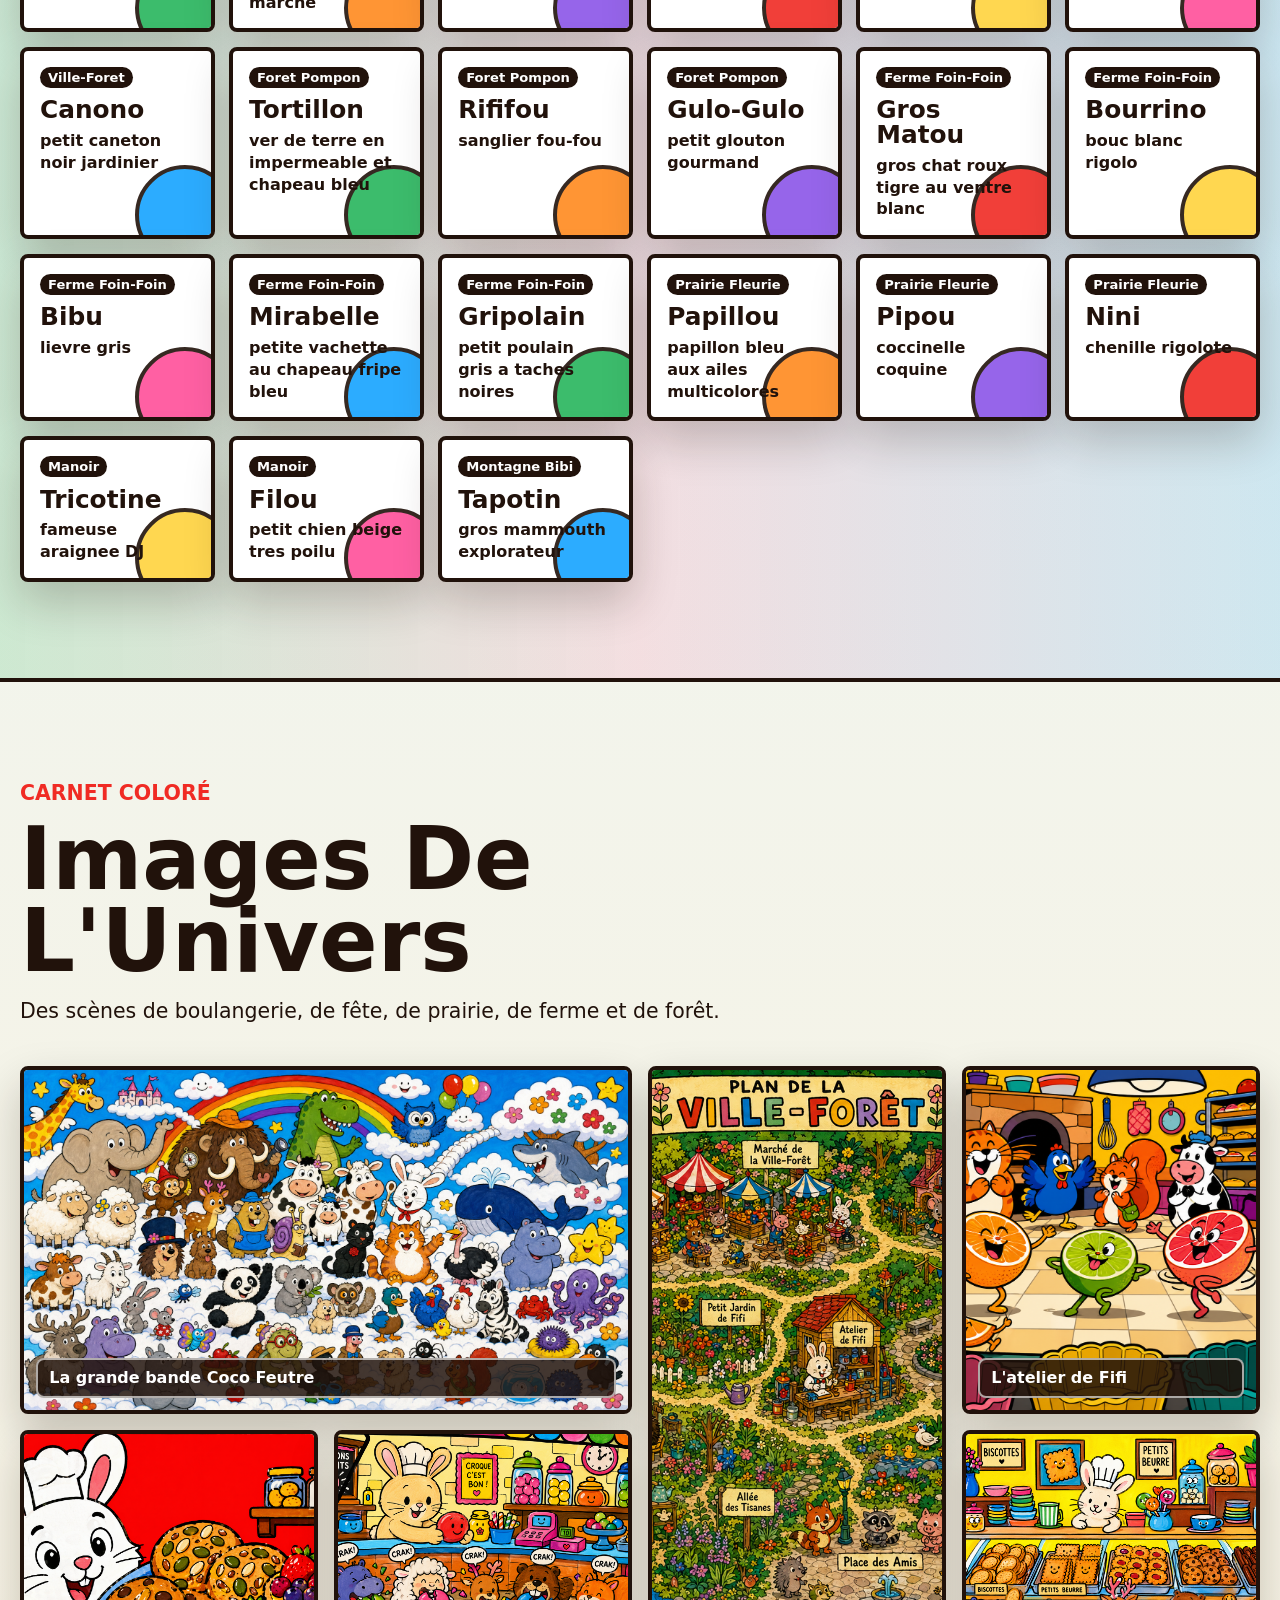
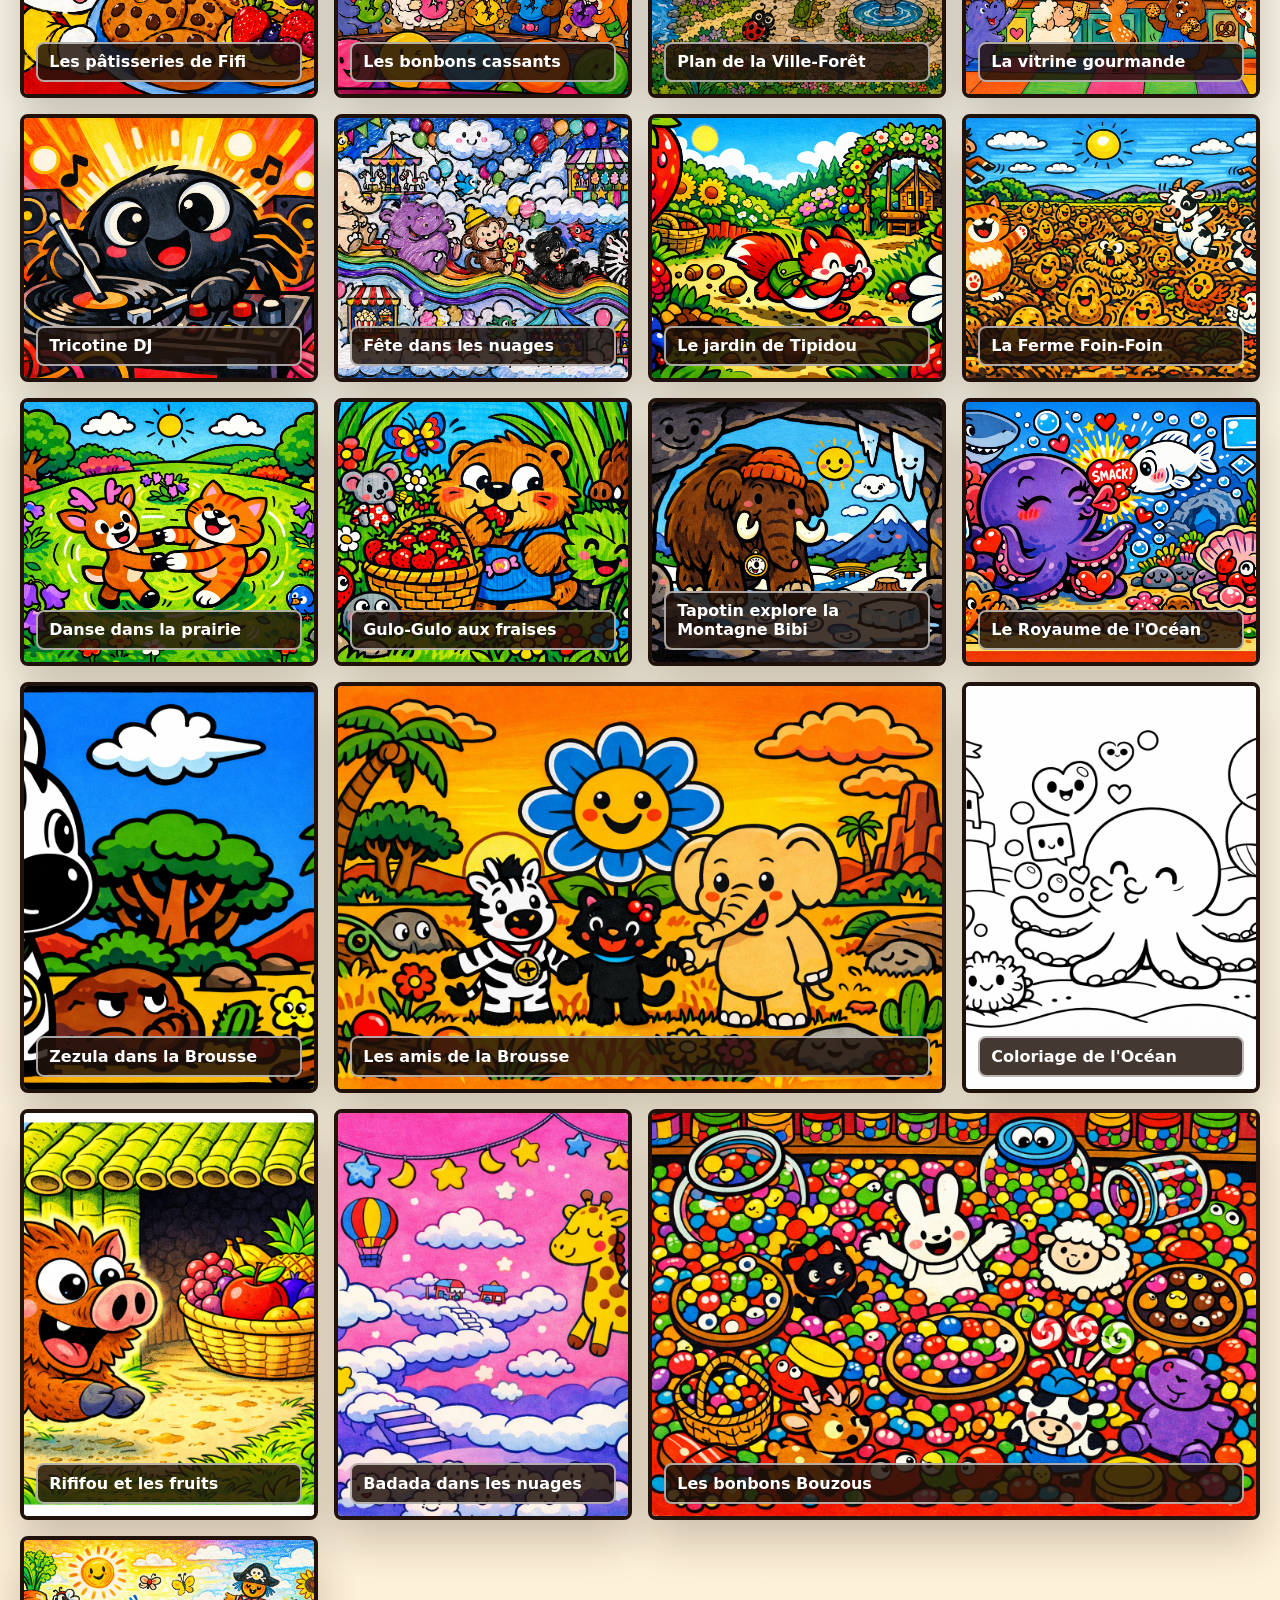
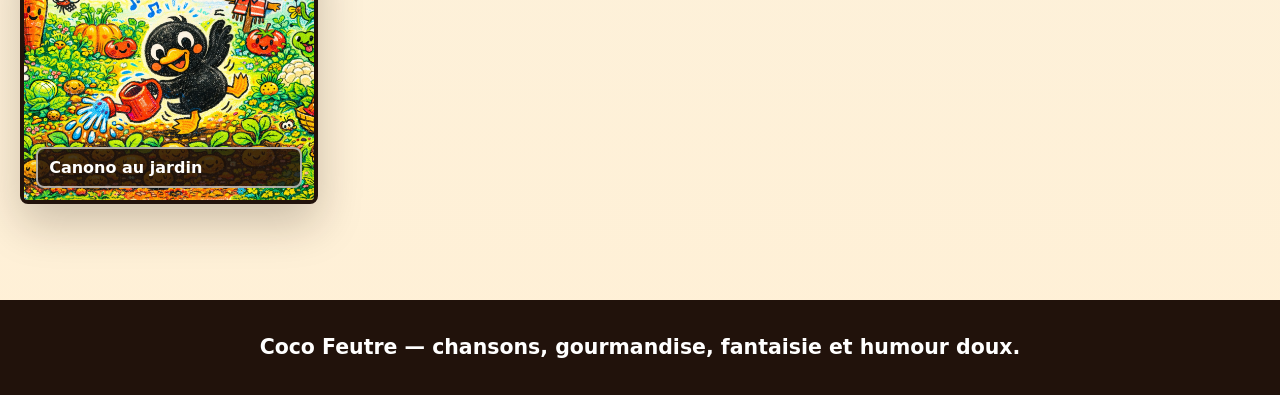
==== commit 99c18d04: "Ajoute Gros Matou aux Jeux Coco Feutre Ajout de la carte de présentation et passage de trois à quatr" ====
--- a/index.html
+++ b/index.html
@@ -7,21 +7,21 @@
     <meta
       name="description"
       content="Mini site de l'univers Coco Feutre : personnages, lieux merveilleux, gourmandises, chansons et petites aventures colorées."
-    >
-    <link rel="stylesheet" href="styles.css">
-  </head>
+    >
+    <link rel="stylesheet" href="styles.css">
+  </head>
   <body>
     <header class="topbar" aria-label="Navigation principale">
       <a class="brand" href="#accueil" aria-label="Accueil Coco Feutre">
         <span class="brand-mark">CF</span>
         <span>Coco Feutre</span>
-      </a>
-      <nav class="nav-links" aria-label="Sections">
-        <a href="#jeux">Jeux</a>
-        <a href="#youtube">YouTube</a>
-        <a href="#lieux">Lieux</a>
-        <a href="#personnages">Personnages</a>
-        <a href="#galerie">Images</a>
+      </a>
+      <nav class="nav-links" aria-label="Sections">
+        <a href="#jeux">Jeux</a>
+        <a href="#youtube">YouTube</a>
+        <a href="#lieux">Lieux</a>
+        <a href="#personnages">Personnages</a>
+        <a href="#galerie">Images</a>
       </nav>
     </header>
 
@@ -35,53 +35,74 @@
           <p>
             Un monde joyeux, tendre et très coloré, peuplé de personnages rigolos,
             de chansons, de décors gourmands et de petites aventures pleines de fantaisie.
-          </p>
-          <div class="hero-actions">
-            <a class="button primary" href="#jeux">Voir les jeux</a>
-            <a class="button primary" href="#lieux">Explorer les lieux</a>
-            <a class="button secondary" href="#personnages">Voir les amis</a>
-          </div>
+          </p>
+          <div class="hero-actions">
+            <a class="button primary" href="#jeux">Voir les jeux</a>
+            <a class="button primary" href="#lieux">Explorer les lieux</a>
+            <a class="button secondary" href="#personnages">Voir les amis</a>
+          </div>
         </div>
       </section>
 
       <section id="jeux" class="games-band" aria-label="Jeux Coco Feutre">
         <div class="section-heading">
           <p class="eyebrow">Petites aventures jouables</p>
-          <h2>Les Jeux Coco Feutre</h2>
-          <p>Trois mini-jeux simples à lancer directement dans le navigateur.</p>
-        </div>
-        <div class="game-links" aria-label="Choisir un jeu">
-          <a class="game-link bozo-link" href="jeux/bozo/index.html">
-            <img src="assets/presentation-bozo.png" alt="Présentation du jeu Le Labyrinthe de Petit Bozo">
-            <span class="game-link-content">
-              <span class="game-link-title">Le Labyrinthe de Petit Bozo</span>
-              <span class="game-link-action">Jouer</span>
-            </span>
-          </a>
-          <a class="game-link dindin-link" href="./jeux/dindin-poulailler/">
-            <img src="assets/presentation-dindin.png" alt="Présentation du jeu Dindin et le Poulaillier Tout Cracra">
-            <span class="game-link-content">
-              <span class="game-link-title">Dindin et le Poulaillier Tout Cracra</span>
-              <span class="game-link-action">Jouer</span>
-            </span>
-          </a>
-          <a class="game-link patons-link" href="jeux/patons/">
-            <img src="jeux/patons/menu-paton.png" alt="Présentation du jeu La Danse des Pâtons Magiques">
-            <span class="game-link-content">
-              <span class="game-link-title">La Danse des Pâtons Magiques</span>
-              <span class="game-link-description">
-                Étire les petits pâtons de Fifi pour fabriquer des gâteaux en forme
-                d’étoile, d’ours, de cœur et plein d’autres formes rigolotes.
-              </span>
-              <span class="game-link-action">Jouer</span>
-            </span>
-          </a>
-        </div>
-      </section>
-
-      <section id="youtube" class="youtube-band" aria-label="Chaîne YouTube Coco Feutre">
-        <div class="youtube-copy">
-          <p class="eyebrow">Chansons et vidéos</p>
+          <h2>Les Jeux Coco Feutre</h2>
+          <p>Quatre mini-jeux simples à lancer directement dans le navigateur.</p>
+        </div>
+        <div class="game-links" aria-label="Choisir un jeu">
+          <a class="game-link bozo-link" href="jeux/bozo/index.html">
+            <img src="assets/presentation-bozo.png" alt="Présentation du jeu Le Labyrinthe de Petit Bozo">
+            <span class="game-link-content">
+              <span class="game-link-title">Le Labyrinthe de Petit Bozo</span>
+              <span class="game-link-action">Jouer</span>
+            </span>
+          </a>
+          <a class="game-link dindin-link" href="./jeux/dindin-poulailler/">
+            <img src="assets/presentation-dindin.png" alt="Présentation du jeu Dindin et le Poulaillier Tout Cracra">
+            <span class="game-link-content">
+              <span class="game-link-title">Dindin et le Poulaillier Tout Cracra</span>
+              <span class="game-link-action">Jouer</span>
+            </span>
+          </a>
+          <a class="game-link patons-link" href="jeux/patons/">
+            <img src="jeux/patons/menu-paton.png" alt="Présentation du jeu La Danse des Pâtons Magiques">
+            <span class="game-link-content">
+              <span class="game-link-title">La Danse des Pâtons Magiques</span>
+              <span class="game-link-description">
+                Étire les petits pâtons de Fifi pour fabriquer des gâteaux en forme
+                d’étoile, d’ours, de cœur et plein d’autres formes rigolotes.
+              </span>
+              <span class="game-link-action">Jouer</span>
+            </span>
+          </a>
+          <a class="game-link matou-link" href="tamagotchi/">
+              <svg xmlns="http://www.w3.org/2000/svg" viewBox="0 0 640 400" width="640" height="400" role="img" aria-label="Gros Matou dans sa console-œuf, avec Pinouille" style="display:block;width:100%;height:auto;background:#fff8eb">
+                <defs><clipPath id="matou-card-screen"><path d="M215,618L177,626L160,634L148,642L138,650L129,658L122,666L116,674L111,682L106,690L102,698L98,706L95,714L92,722L90,730L88,738L86,746L85,754L84,762L84,770L84,778L85,786L86,794L87,802L89,810L92,818L95,826L99,834L105,842L111,850L119,858L131,866L146,874L171,882L200,886L231,886L259,882L285,874L301,866L312,858L321,850L328,842L334,834L338,826L342,818L345,810L348,802L350,794L351,786L352,778L352,770L352,762L352,754L351,746L350,738L349,730L347,722L346,714L343,706L340,698L337,690L332,682L328,674L322,666L315,658L307,650L298,642L286,634L268,626L231,618Z"/></clipPath></defs>
+                <text x="65" y="120" fill="#a67add" font-size="48" aria-hidden="true">✦</text>
+                <text x="527" y="180" fill="#f6ad30" font-size="36" aria-hidden="true">✧</text>
+                <svg x="164" y="9" width="312" height="373" viewBox="0 501 438 523">
+                  <image href="tamagotchi/assets/coco-feutre-sheet.png" width="1536" height="1024"/>
+                  <g clip-path="url(#matou-card-screen)">
+                    <svg x="84" y="618" width="269" height="269" viewBox="445 517 566 489" preserveAspectRatio="xMidYMid slice"><image href="tamagotchi/assets/coco-feutre-sheet.png" width="1536" height="1024"/></svg>
+                    <svg x="139" y="702" width="175" height="145" viewBox="3 9 227 243" preserveAspectRatio="xMidYMax meet"><image href="tamagotchi/assets/coco-feutre-sheet.png" width="1536" height="1024"/></svg>
+                    <svg x="78" y="836" width="282" height="61" viewBox="1032 510 496 121" preserveAspectRatio="xMidYMax meet"><image href="tamagotchi/assets/coco-feutre-sheet.png" width="1536" height="1024"/></svg>
+                  </g>
+                </svg>
+                <svg x="465" y="234" width="135" height="125" viewBox="1029 266 238 220" preserveAspectRatio="xMidYMax meet"><image href="tamagotchi/assets/coco-feutre-sheet.png" width="1536" height="1024"/></svg>
+              </svg>
+            <span class="game-link-content">
+              <span class="game-link-title">Gros Matou · Mon petit Coco</span>
+              <span class="game-link-description">Un compagnon tout doux : saute, grignote, joue avec Pinouille et fait dodo. Sept petits bonheurs à découvrir, gardés sur cet appareil.</span>
+              <span class="game-link-action">Jouer avec Gros Matou</span>
+            </span>
+          </a>
+        </div>
+      </section>
+
+      <section id="youtube" class="youtube-band" aria-label="Chaîne YouTube Coco Feutre">
+        <div class="youtube-copy">
+          <p class="eyebrow">Chansons et vidéos</p>
           <h2>La chaîne YouTube Coco Feutre</h2>
           <p>
             Retrouve Croque-Quenotte et l'univers Coco Feutre en vidéo, avec les chansons,
@@ -101,19 +122,19 @@
             allow="accelerometer; autoplay; clipboard-write; encrypted-media; gyroscope; picture-in-picture; web-share"
             allowfullscreen
           ></iframe>
-        </div>
-      </section>
-
-      <section class="pouic-callout" aria-label="La Machine à Pouic">
-        <div class="pouic-card">
-          <p class="eyebrow">Nouveau jouet sonore</p>
-          <h2>La Machine à Pouic</h2>
-          <p>Appuie, écoute, rigole : une petite machine Coco Feutre pleine de sons, d'images et de surprises.</p>
-          <a class="button pouic-button" href="jeux/machine-a-pouic/">Jouer à La Machine à Pouic</a>
-        </div>
-      </section>
-
-      <section class="intro-band" aria-label="Bienvenue">
+        </div>
+      </section>
+
+      <section class="pouic-callout" aria-label="La Machine à Pouic">
+        <div class="pouic-card">
+          <p class="eyebrow">Nouveau jouet sonore</p>
+          <h2>La Machine à Pouic</h2>
+          <p>Appuie, écoute, rigole : une petite machine Coco Feutre pleine de sons, d'images et de surprises.</p>
+          <a class="button pouic-button" href="jeux/machine-a-pouic/">Jouer à La Machine à Pouic</a>
+        </div>
+      </section>
+
+      <section class="intro-band" aria-label="Bienvenue">
         <div class="intro-copy">
           <p>
             Bienvenue dans l'univers Coco Feutre, où Fifi prépare des douceurs,
